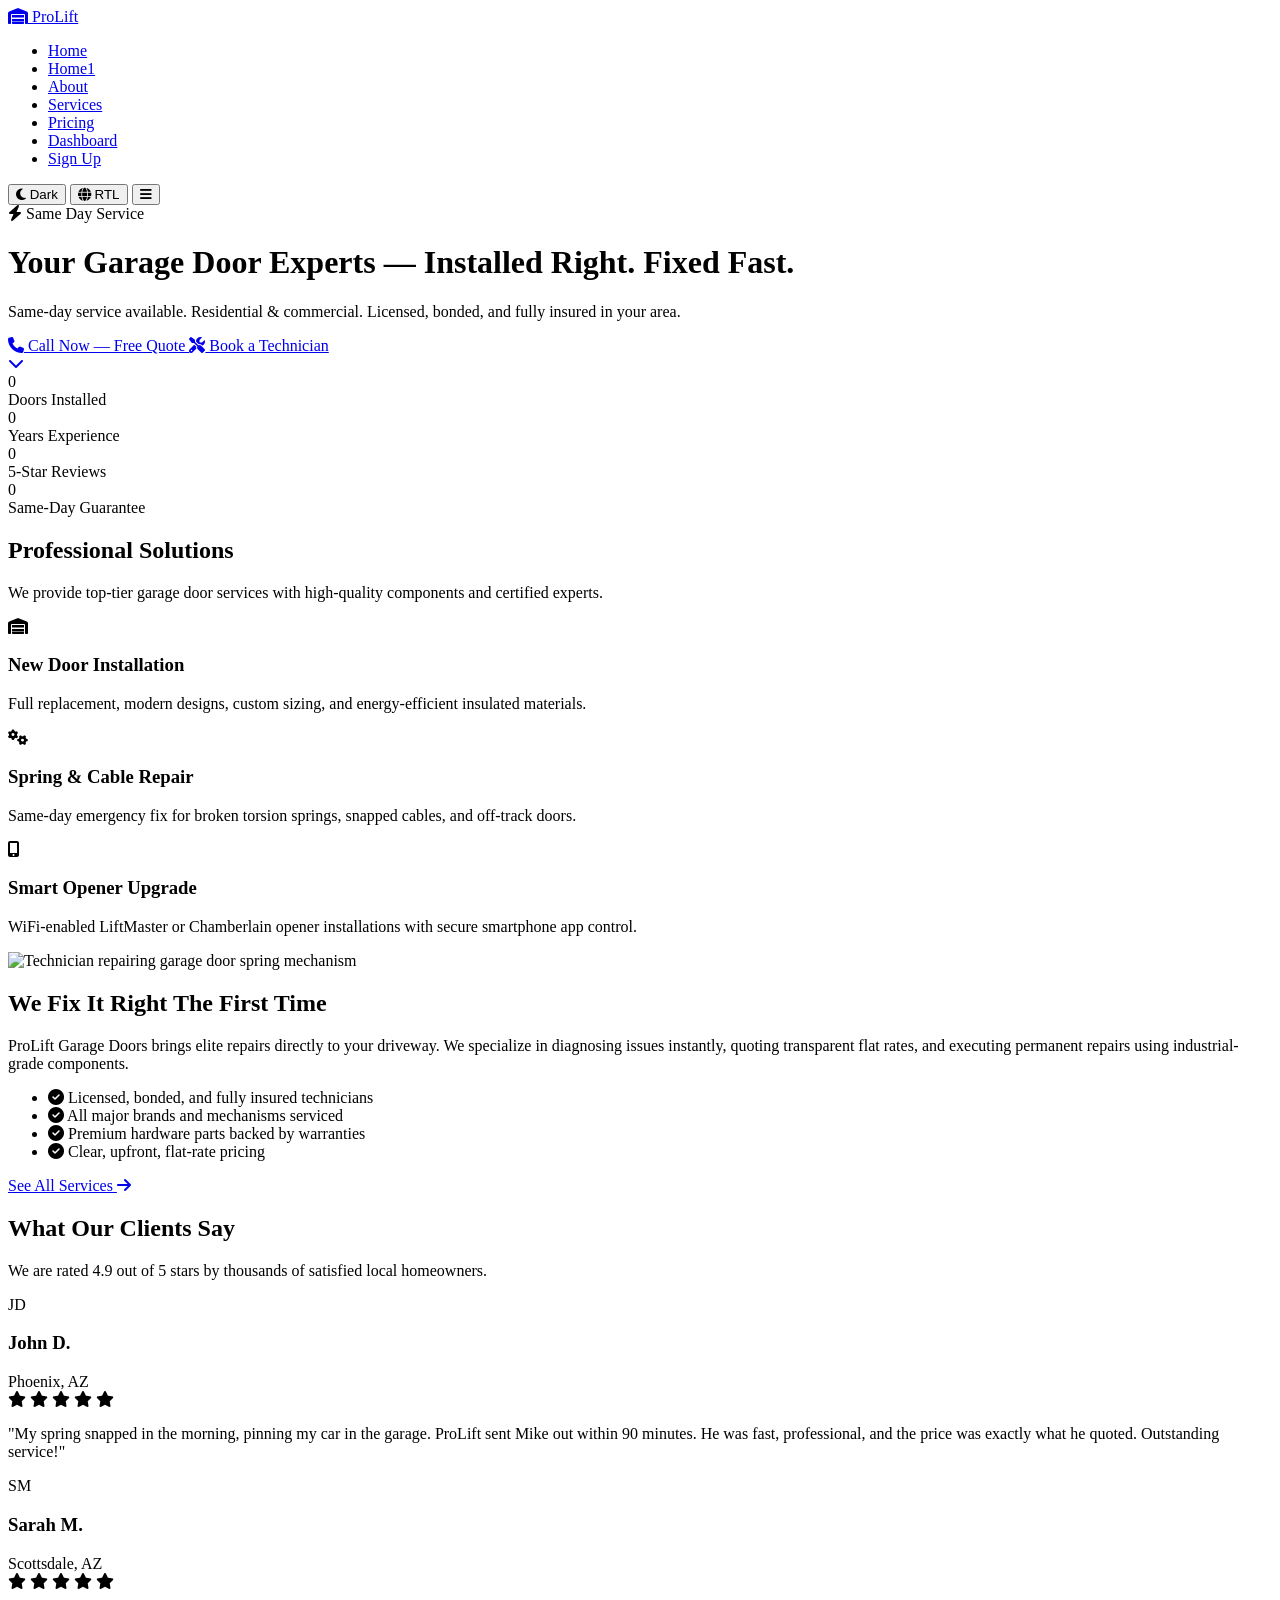
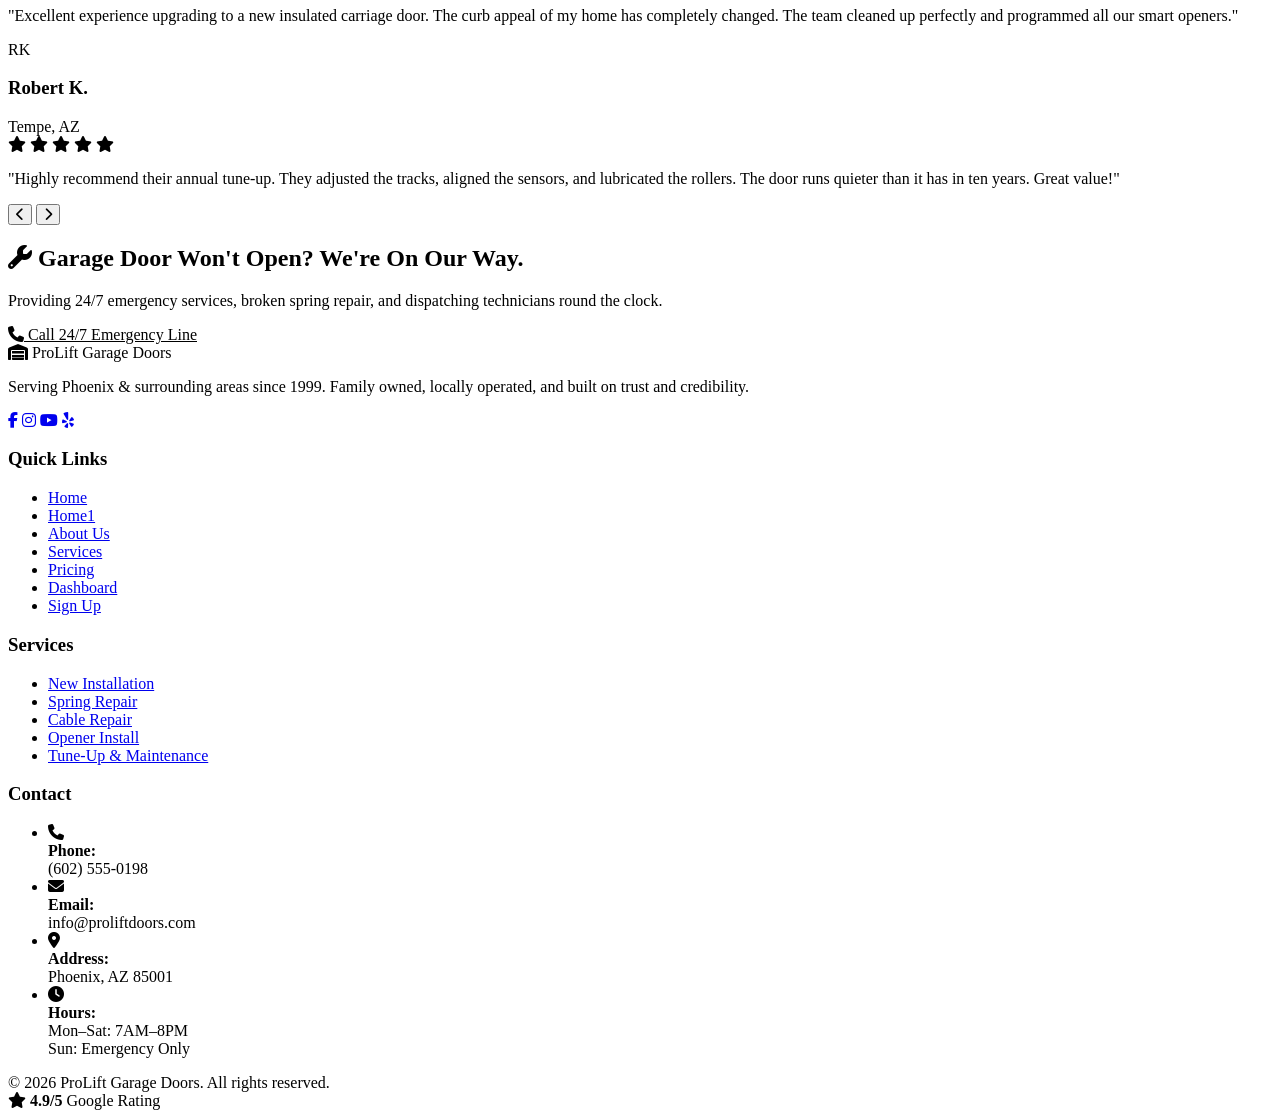
==== index.html @ 6d40c9c8 "commit" ====
<!DOCTYPE html>
<html lang="en">
<head>
  <meta charset="UTF-8">
  <meta name="viewport" content="width=device-width, initial-scale=1.0">
  <title>ProLift Garage Doors - Professional Local Garage Door Experts</title>
  <meta name="description" content="Your local garage door specialists. Fast repairs, professional installation, and 24/7 emergency dispatch in Phoenix. Free estimates and warranty on parts.">
  <!-- Google Fonts -->
  <link rel="preconnect" href="https://fonts.googleapis.com">
  <link rel="preconnect" href="https://fonts.gstatic.com" crossorigin>
  <!-- Font Awesome -->
  <link rel="stylesheet" href="https://cdnjs.cloudflare.com/ajax/libs/font-awesome/6.4.0/css/all.min.css">
  <!-- Custom CSS -->
  <link rel="stylesheet" href="css/style.css">
</head>
<body>

  <!-- NAVIGATION BAR -->
  <nav class="navbar" id="main-navbar">
    <div class="container navbar-container">
      <a href="index.html" class="navbar-brand" id="nav-logo">
        <i class="fa-solid fa-warehouse"></i> ProLift
      </a>
      <ul class="navbar-menu" id="navbar-menu">
        <li><a href="index.html" class="navbar-link" id="link-home">Home</a></li>
        <li><a href="home1.html" class="navbar-link" id="link-home1">Home1</a></li>
        <li><a href="about.html" class="navbar-link" id="link-about">About</a></li>
        <li><a href="services.html" class="navbar-link" id="link-services">Services</a></li>
        <li><a href="pricing.html" class="navbar-link" id="link-pricing">Pricing</a></li>
        <li><a href="dashboard.html" class="navbar-link" id="link-dashboard">Dashboard</a></li>
        <li><a href="signup.html" class="navbar-link" id="link-signup">Sign Up</a></li>
      </ul>
      <div class="navbar-controls">
        <button class="control-btn" id="theme-toggle" aria-label="Toggle dark theme">
          <i class="fa-solid fa-moon"></i> <span>Dark</span>
        </button>
        <button class="control-btn" id="rtl-toggle" aria-label="Toggle RTL direction">
          <i class="fa-solid fa-globe"></i> <span>RTL</span>
        </button>
        <button class="hamburger" id="hamburger-btn" aria-label="Menu">
          <i class="fa-solid fa-bars"></i>
        </button>
      </div>
    </div>
  </nav>

  <!-- SECTION 1: HERO -->
  <header class="hero-home">
    <div class="hero-home-bg"></div>
    <div class="container hero-home-content">
      <div class="badge-pulse fade-in show" id="hero-badge">
        <i class="fa-solid fa-bolt"></i> Same Day Service
      </div>
      <h1 class="fade-in show" id="hero-title">Your Garage Door Experts — Installed Right. Fixed Fast.</h1>
      <p class="fade-in show" id="hero-subtitle">Same-day service available. Residential & commercial. Licensed, bonded, and fully insured in your area.</p>
      <div class="hero-buttons fade-in show" id="hero-ctas">
        <a href="tel:6025550198" class="btn btn-primary" id="btn-call-quote">
          <i class="fa-solid fa-phone"></i> Call Now — Free Quote
        </a>
        <a href="signup.html" class="btn btn-secondary" id="btn-book-tech">
          <i class="fa-solid fa-screwdriver-wrench"></i> Book a Technician
        </a>
      </div>
      <div class="text-center">
        <a href="#stats" class="bounce-arrow" aria-label="Scroll down">
          <i class="fa-solid fa-chevron-down"></i>
        </a>
      </div>
    </div>
  </header>

  <!-- SECTION 2: TRUST STATS BAR -->
  <section class="stats-bar" id="stats">
    <div class="container stats-container">
      <div class="stat-item fade-in">
        <div class="stat-number" data-target="15000" data-suffix="+">0</div>
        <div class="stat-label">Doors Installed</div>
      </div>
      <div class="stat-item fade-in">
        <div class="stat-number" data-target="25" data-suffix="+">0</div>
        <div class="stat-label">Years Experience</div>
      </div>
      <div class="stat-item fade-in">
        <div class="stat-number" data-target="500" data-suffix="+">0</div>
        <div class="stat-label">5-Star Reviews</div>
      </div>
      <div class="stat-item fade-in">
        <div class="stat-number" data-target="100" data-suffix="%">0</div>
        <div class="stat-label">Same-Day Guarantee</div>
      </div>
    </div>
  </section>

  <!-- SECTION 3: SERVICES HIGHLIGHT GRID -->
  <section class="section" id="services-highlight">
    <div class="container">
      <div class="text-center">
        <h2 class="section-title fade-in">Professional Solutions</h2>
        <p class="section-subtitle fade-in">We provide top-tier garage door services with high-quality components and certified experts.</p>
      </div>
      
      <div class="grid-3">
        <!-- Service Card 1 -->
        <div class="card card-top-accent fade-in">
          <div class="card-icon"><i class="fa-solid fa-warehouse"></i></div>
          <h3 class="card-title">New Door Installation</h3>
          <p class="card-description">Full replacement, modern designs, custom sizing, and energy-efficient insulated materials.</p>
        </div>
        <!-- Service Card 2 -->
        <div class="card card-top-accent fade-in">
          <div class="card-icon"><i class="fa-solid fa-gears"></i></div>
          <h3 class="card-title">Spring & Cable Repair</h3>
          <p class="card-description">Same-day emergency fix for broken torsion springs, snapped cables, and off-track doors.</p>
        </div>
        <!-- Service Card 3 -->
        <div class="card card-top-accent fade-in">
          <div class="card-icon"><i class="fa-solid fa-mobile-screen-button"></i></div>
          <h3 class="card-title">Smart Opener Upgrade</h3>
          <p class="card-description">WiFi-enabled LiftMaster or Chamberlain opener installations with secure smartphone app control.</p>
        </div>
      </div>
    </div>
  </section>

  <!-- SECTION 4: IMAGE + TEXT SPLIT -->
  <section class="section section-alt" id="about-split">
    <div class="container grid-2">
      <div class="split-image-container fade-in">
        <img src="https://images.unsplash.com/photo-1504307651254-35680f356dfd" alt="Technician repairing garage door spring mechanism">
      </div>
      <div class="split-content fade-in">
        <h2 class="section-title" style="margin-left: 0; text-align: start;">We Fix It Right The First Time</h2>
        <p>ProLift Garage Doors brings elite repairs directly to your driveway. We specialize in diagnosing issues instantly, quoting transparent flat rates, and executing permanent repairs using industrial-grade components.</p>
        <ul class="checklist">
          <li class="checklist-item"><i class="fa-solid fa-circle-check"></i> Licensed, bonded, and fully insured technicians</li>
          <li class="checklist-item"><i class="fa-solid fa-circle-check"></i> All major brands and mechanisms serviced</li>
          <li class="checklist-item"><i class="fa-solid fa-circle-check"></i> Premium hardware parts backed by warranties</li>
          <li class="checklist-item"><i class="fa-solid fa-circle-check"></i> Clear, upfront, flat-rate pricing</li>
        </ul>
        <div>
          <a href="services.html" class="btn btn-outline-primary" style="margin-top: var(--space);">See All Services <i class="fa-solid fa-arrow-right"></i></a>
        </div>
      </div>
    </div>
  </section>

  <!-- SECTION 5: TESTIMONIALS SLIDER -->
  <section class="section" id="testimonials">
    <div class="container">
      <div class="text-center">
        <h2 class="section-title fade-in">What Our Clients Say</h2>
        <p class="section-subtitle fade-in">We are rated 4.9 out of 5 stars by thousands of satisfied local homeowners.</p>
      </div>

      <div class="slider-wrapper fade-in">
        <div class="slider-track" id="slider-track">
          <!-- Slide 1 -->
          <div class="slide">
            <div class="testimonial-card">
              <div class="testimonial-avatar">JD</div>
              <h3 class="testimonial-name">John D.</h3>
              <div class="testimonial-meta">Phoenix, AZ</div>
              <div class="testimonial-stars">
                <i class="fa-solid fa-star"></i>
                <i class="fa-solid fa-star"></i>
                <i class="fa-solid fa-star"></i>
                <i class="fa-solid fa-star"></i>
                <i class="fa-solid fa-star"></i>
              </div>
              <p class="testimonial-quote">"My spring snapped in the morning, pinning my car in the garage. ProLift sent Mike out within 90 minutes. He was fast, professional, and the price was exactly what he quoted. Outstanding service!"</p>
            </div>
          </div>
          <!-- Slide 2 -->
          <div class="slide">
            <div class="testimonial-card">
              <div class="testimonial-avatar">SM</div>
              <h3 class="testimonial-name">Sarah M.</h3>
              <div class="testimonial-meta">Scottsdale, AZ</div>
              <div class="testimonial-stars">
                <i class="fa-solid fa-star"></i>
                <i class="fa-solid fa-star"></i>
                <i class="fa-solid fa-star"></i>
                <i class="fa-solid fa-star"></i>
                <i class="fa-solid fa-star"></i>
              </div>
              <p class="testimonial-quote">"Excellent experience upgrading to a new insulated carriage door. The curb appeal of my home has completely changed. The team cleaned up perfectly and programmed all our smart openers."</p>
            </div>
          </div>
          <!-- Slide 3 -->
          <div class="slide">
            <div class="testimonial-card">
              <div class="testimonial-avatar">RK</div>
              <h3 class="testimonial-name">Robert K.</h3>
              <div class="testimonial-meta">Tempe, AZ</div>
              <div class="testimonial-stars">
                <i class="fa-solid fa-star"></i>
                <i class="fa-solid fa-star"></i>
                <i class="fa-solid fa-star"></i>
                <i class="fa-solid fa-star"></i>
                <i class="fa-solid fa-star"></i>
              </div>
              <p class="testimonial-quote">"Highly recommend their annual tune-up. They adjusted the tracks, aligned the sensors, and lubricated the rollers. The door runs quieter than it has in ten years. Great value!"</p>
            </div>
          </div>
        </div>

        <!-- Navigation Buttons -->
        <button class="slider-btn slider-btn-prev" id="slider-prev" aria-label="Previous slide">
          <i class="fa-solid fa-chevron-left"></i>
        </button>
        <button class="slider-btn slider-btn-next" id="slider-next" aria-label="Next slide">
          <i class="fa-solid fa-chevron-right"></i>
        </button>

        <!-- Dots -->
        <div class="slider-dots" id="slider-dots"></div>
      </div>
    </div>
  </section>

  <!-- SECTION 6: EMERGENCY CTA BANNER -->
  <section class="emergency-banner" id="emergency">
    <div class="container fade-in">
      <h2><span class="spinning-wrench"><i class="fa-solid fa-wrench"></i></span> Garage Door Won't Open? We're On Our Way.</h2>
      <p>Providing 24/7 emergency services, broken spring repair, and dispatching technicians round the clock.</p>
      <a href="tel:6025550198" class="btn btn-secondary btn-primary" style="background-color: var(--charcoal); color: var(--white); border-color: var(--charcoal-2);">
        <i class="fa-solid fa-phone"></i> Call 24/7 Emergency Line
      </a>
    </div>
  </section>

  <!-- FOOTER -->
  <footer class="footer">
    <div class="container">
      <div class="footer-top">
        <div class="footer-about">
          <div class="footer-logo">
            <i class="fa-solid fa-warehouse"></i> ProLift Garage Doors
          </div>
          <p>Serving Phoenix & surrounding areas since 1999. Family owned, locally operated, and built on trust and credibility.</p>
          <div class="social-links">
            <a href="#" class="social-icon" aria-label="Facebook"><i class="fa-brands fa-facebook-f"></i></a>
            <a href="#" class="social-icon" aria-label="Instagram"><i class="fa-brands fa-instagram"></i></a>
            <a href="#" class="social-icon" aria-label="YouTube"><i class="fa-brands fa-youtube"></i></a>
            <a href="#" class="social-icon" aria-label="Yelp"><i class="fa-brands fa-yelp"></i></a>
          </div>
        </div>
        
        <div>
          <h3 class="footer-title">Quick Links</h3>
          <ul class="footer-links">
            <li><a href="index.html" class="footer-link">Home</a></li>
            <li><a href="home1.html" class="footer-link">Home1</a></li>
            <li><a href="about.html" class="footer-link">About Us</a></li>
            <li><a href="services.html" class="footer-link">Services</a></li>
            <li><a href="pricing.html" class="footer-link">Pricing</a></li>
            <li><a href="dashboard.html" class="footer-link">Dashboard</a></li>
            <li><a href="signup.html" class="footer-link">Sign Up</a></li>
          </ul>
        </div>

        <div>
          <h3 class="footer-title">Services</h3>
          <ul class="footer-links">
            <li><a href="services.html" class="footer-link">New Installation</a></li>
            <li><a href="services.html" class="footer-link">Spring Repair</a></li>
            <li><a href="services.html" class="footer-link">Cable Repair</a></li>
            <li><a href="services.html" class="footer-link">Opener Install</a></li>
            <li><a href="services.html" class="footer-link">Tune-Up & Maintenance</a></li>
          </ul>
        </div>

        <div>
          <h3 class="footer-title">Contact</h3>
          <ul class="footer-contact-list">
            <li class="footer-contact-item">
              <i class="fa-solid fa-phone"></i>
              <div>
                <strong>Phone:</strong><br>
                (602) 555-0198
              </div>
            </li>
            <li class="footer-contact-item">
              <i class="fa-solid fa-envelope"></i>
              <div>
                <strong>Email:</strong><br>
                info@proliftdoors.com
              </div>
            </li>
            <li class="footer-contact-item">
              <i class="fa-solid fa-location-dot"></i>
              <div>
                <strong>Address:</strong><br>
                Phoenix, AZ 85001
              </div>
            </li>
            <li class="footer-contact-item">
              <i class="fa-solid fa-clock"></i>
              <div>
                <strong>Hours:</strong><br>
                Mon–Sat: 7AM–8PM<br>
                Sun: Emergency Only
              </div>
            </li>
          </ul>
        </div>
      </div>
      
      <div class="footer-bottom">
        <div>&copy; 2026 ProLift Garage Doors. All rights reserved.</div>
        <div class="footer-rating">
          <i class="fa-solid fa-star"></i>
          <span><strong>4.9/5</strong> Google Rating</span>
        </div>
      </div>
    </div>
  </footer>

  <!-- Custom JavaScript -->
  <script src="js/main.js"></script>
</body>
</html>
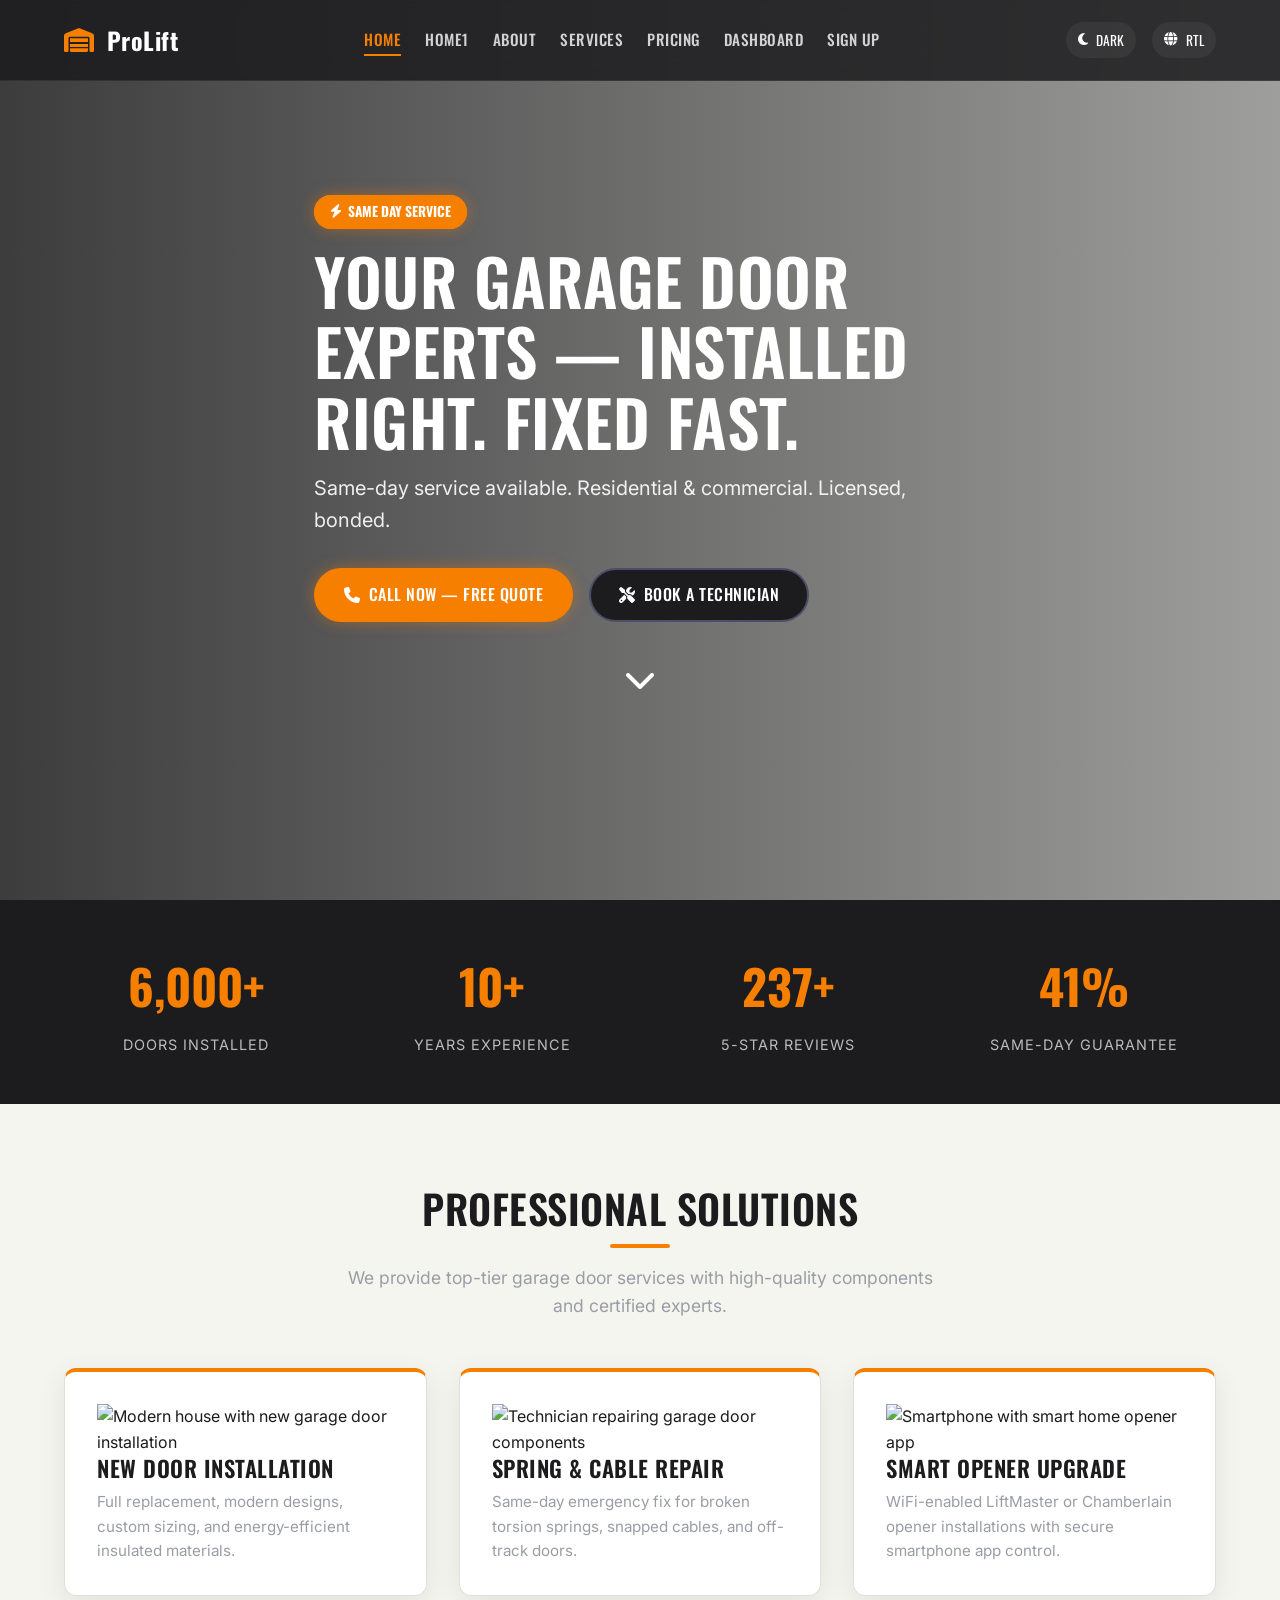
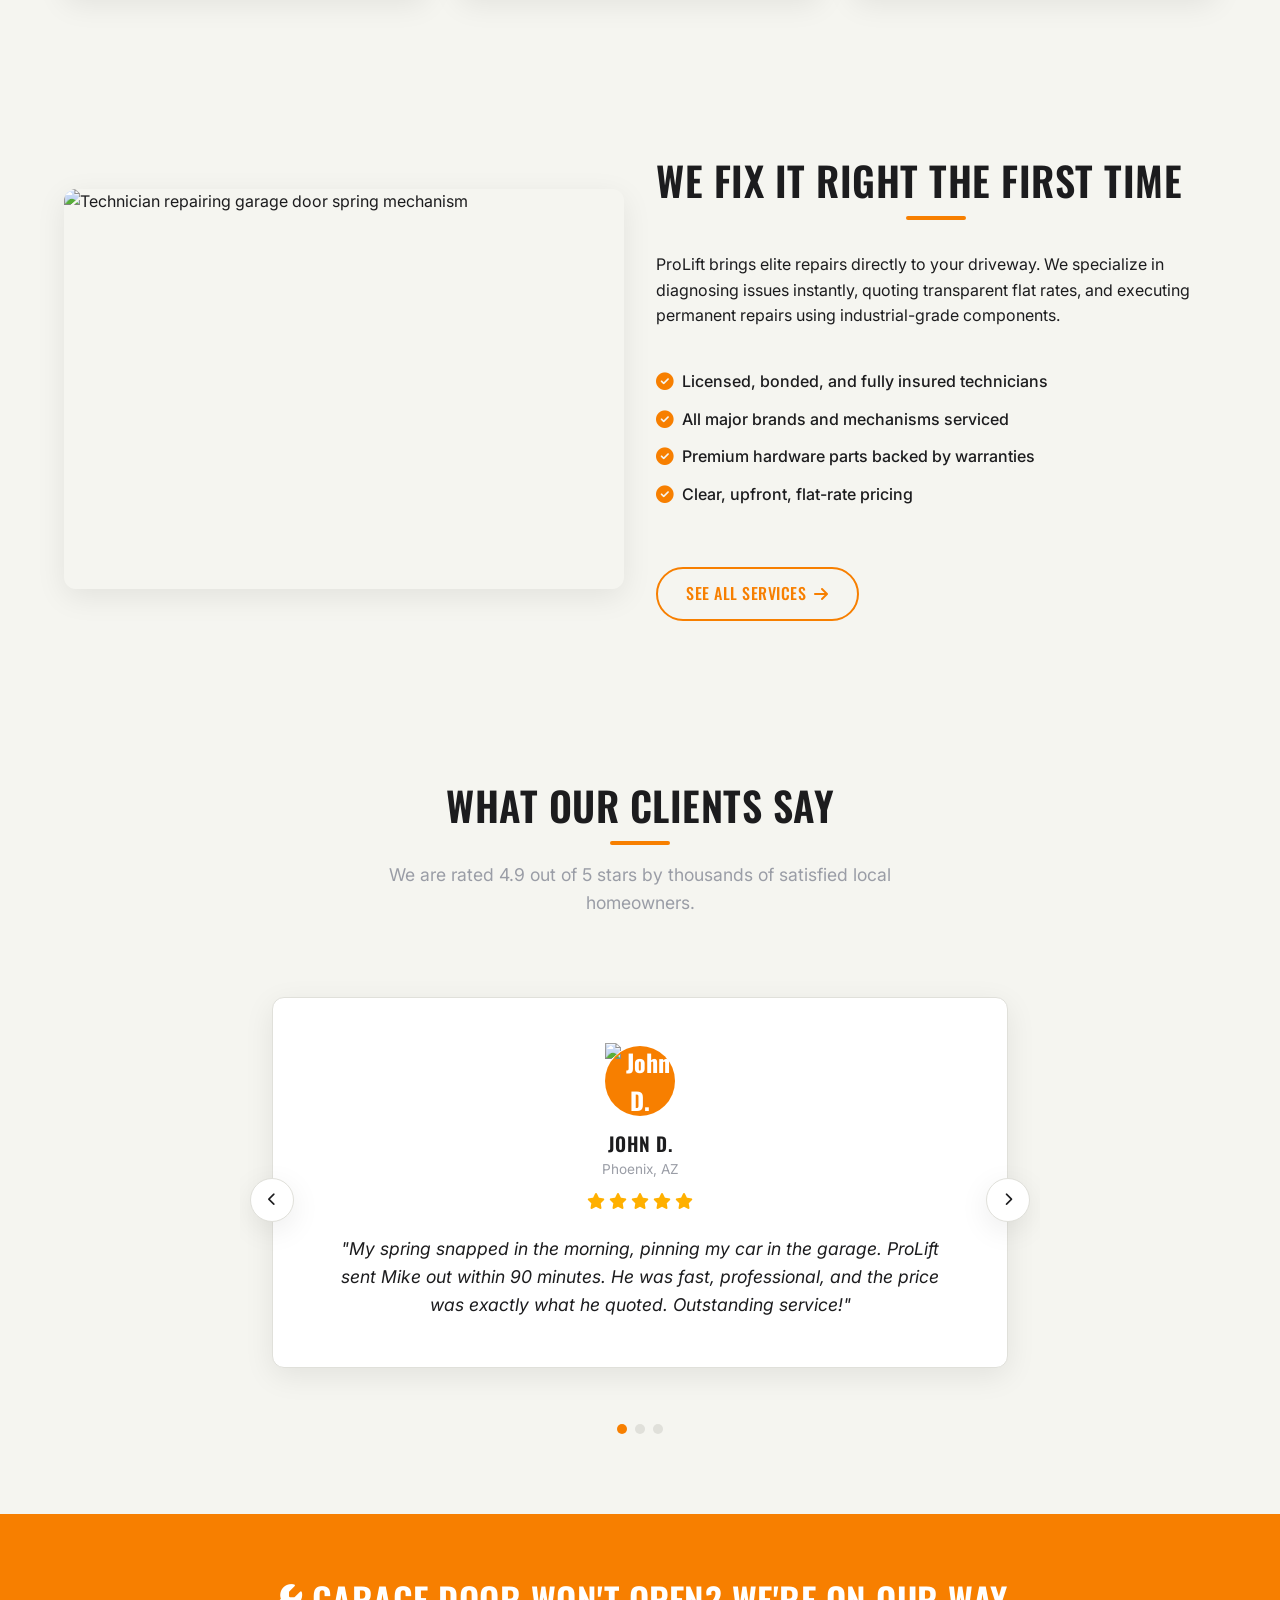
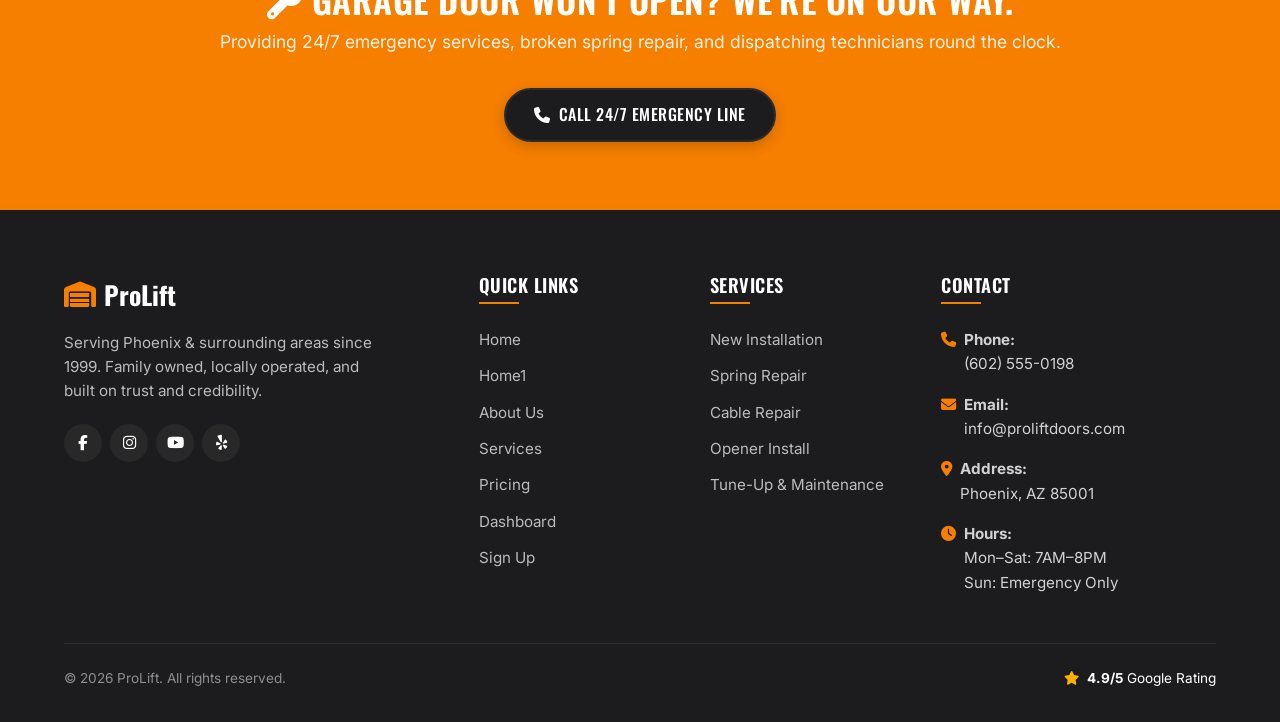
==== commit 73f09803: "commit" ====
--- a/index.html
+++ b/index.html
@@ -3,7 +3,7 @@
 <head>
   <meta charset="UTF-8">
   <meta name="viewport" content="width=device-width, initial-scale=1.0">
-  <title>ProLift Garage Doors - Professional Local Garage Door Experts</title>
+  <title>ProLift - Professional Local Garage Door Experts</title>
   <meta name="description" content="Your local garage door specialists. Fast repairs, professional installation, and 24/7 emergency dispatch in Phoenix. Free estimates and warranty on parts.">
   <!-- Google Fonts -->
   <link rel="preconnect" href="https://fonts.googleapis.com">
@@ -12,6 +12,8 @@
   <link rel="stylesheet" href="https://cdnjs.cloudflare.com/ajax/libs/font-awesome/6.4.0/css/all.min.css">
   <!-- Custom CSS -->
   <link rel="stylesheet" href="css/style.css">
+  <!-- Favicon -->
+  <link rel="icon" type="image/svg+xml" href="favicon.svg">
 </head>
 <body>
 
@@ -48,12 +50,12 @@
   <header class="hero-home">
     <div class="hero-home-bg"></div>
     <div class="container hero-home-content">
-      <div class="badge-pulse fade-in show" id="hero-badge">
+      <div class="badge-pulse fade-in" id="hero-badge">
         <i class="fa-solid fa-bolt"></i> Same Day Service
       </div>
-      <h1 class="fade-in show" id="hero-title">Your Garage Door Experts — Installed Right. Fixed Fast.</h1>
-      <p class="fade-in show" id="hero-subtitle">Same-day service available. Residential & commercial. Licensed, bonded, and fully insured in your area.</p>
-      <div class="hero-buttons fade-in show" id="hero-ctas">
+      <h1 class="fade-in-up" id="hero-title">Your Garage Door Experts — Installed Right. Fixed Fast.</h1>
+      <p class="fade-in-up" id="hero-subtitle">Same-day service available. Residential & commercial. Licensed, bonded.</p>
+      <div class="hero-buttons fade-in-up" id="hero-ctas">
         <a href="tel:6025550198" class="btn btn-primary" id="btn-call-quote">
           <i class="fa-solid fa-phone"></i> Call Now — Free Quote
         </a>
@@ -71,20 +73,20 @@
 
   <!-- SECTION 2: TRUST STATS BAR -->
   <section class="stats-bar" id="stats">
-    <div class="container stats-container">
-      <div class="stat-item fade-in">
+    <div class="container stats-container stagger-grid">
+      <div class="stat-item scale-in">
         <div class="stat-number" data-target="15000" data-suffix="+">0</div>
         <div class="stat-label">Doors Installed</div>
       </div>
-      <div class="stat-item fade-in">
+      <div class="stat-item scale-in">
         <div class="stat-number" data-target="25" data-suffix="+">0</div>
         <div class="stat-label">Years Experience</div>
       </div>
-      <div class="stat-item fade-in">
+      <div class="stat-item scale-in">
         <div class="stat-number" data-target="500" data-suffix="+">0</div>
         <div class="stat-label">5-Star Reviews</div>
       </div>
-      <div class="stat-item fade-in">
+      <div class="stat-item scale-in">
         <div class="stat-number" data-target="100" data-suffix="%">0</div>
         <div class="stat-label">Same-Day Guarantee</div>
       </div>
@@ -99,22 +101,28 @@
         <p class="section-subtitle fade-in">We provide top-tier garage door services with high-quality components and certified experts.</p>
       </div>
       
-      <div class="grid-3">
+      <div class="grid-3 stagger-grid">
         <!-- Service Card 1 -->
-        <div class="card card-top-accent fade-in">
-          <div class="card-icon"><i class="fa-solid fa-warehouse"></i></div>
+        <div class="card card-top-accent fade-in-up">
+          <div class="card-image-container">
+            <img src="https://images.unsplash.com/photo-1558036117-15d82a90b9b1?auto=format&fit=crop&w=600&h=400&q=80" alt="Modern house with new garage door installation">
+          </div>
           <h3 class="card-title">New Door Installation</h3>
           <p class="card-description">Full replacement, modern designs, custom sizing, and energy-efficient insulated materials.</p>
         </div>
         <!-- Service Card 2 -->
-        <div class="card card-top-accent fade-in">
-          <div class="card-icon"><i class="fa-solid fa-gears"></i></div>
+        <div class="card card-top-accent fade-in-up">
+          <div class="card-image-container">
+            <img src="https://images.unsplash.com/photo-1621905251189-08b45d6a269e?auto=format&fit=crop&w=600&h=400&q=80" alt="Technician repairing garage door components">
+          </div>
           <h3 class="card-title">Spring & Cable Repair</h3>
           <p class="card-description">Same-day emergency fix for broken torsion springs, snapped cables, and off-track doors.</p>
         </div>
         <!-- Service Card 3 -->
-        <div class="card card-top-accent fade-in">
-          <div class="card-icon"><i class="fa-solid fa-mobile-screen-button"></i></div>
+        <div class="card card-top-accent fade-in-up">
+          <div class="card-image-container">
+            <img src="https://images.unsplash.com/photo-1558002038-1055907df827?auto=format&fit=crop&w=600&h=400&q=80" alt="Smartphone with smart home opener app">
+          </div>
           <h3 class="card-title">Smart Opener Upgrade</h3>
           <p class="card-description">WiFi-enabled LiftMaster or Chamberlain opener installations with secure smartphone app control.</p>
         </div>
@@ -125,12 +133,12 @@
   <!-- SECTION 4: IMAGE + TEXT SPLIT -->
   <section class="section section-alt" id="about-split">
     <div class="container grid-2">
-      <div class="split-image-container fade-in">
+      <div class="split-image-container fade-in-left">
         <img src="https://images.unsplash.com/photo-1504307651254-35680f356dfd" alt="Technician repairing garage door spring mechanism">
       </div>
-      <div class="split-content fade-in">
+      <div class="split-content fade-in-right">
         <h2 class="section-title" style="margin-left: 0; text-align: start;">We Fix It Right The First Time</h2>
-        <p>ProLift Garage Doors brings elite repairs directly to your driveway. We specialize in diagnosing issues instantly, quoting transparent flat rates, and executing permanent repairs using industrial-grade components.</p>
+        <p>ProLift brings elite repairs directly to your driveway. We specialize in diagnosing issues instantly, quoting transparent flat rates, and executing permanent repairs using industrial-grade components.</p>
         <ul class="checklist">
           <li class="checklist-item"><i class="fa-solid fa-circle-check"></i> Licensed, bonded, and fully insured technicians</li>
           <li class="checklist-item"><i class="fa-solid fa-circle-check"></i> All major brands and mechanisms serviced</li>
@@ -152,12 +160,14 @@
         <p class="section-subtitle fade-in">We are rated 4.9 out of 5 stars by thousands of satisfied local homeowners.</p>
       </div>
 
-      <div class="slider-wrapper fade-in">
+      <div class="slider-wrapper scale-in">
         <div class="slider-track" id="slider-track">
           <!-- Slide 1 -->
           <div class="slide">
             <div class="testimonial-card">
-              <div class="testimonial-avatar">JD</div>
+              <div class="testimonial-avatar">
+                <img src="https://images.unsplash.com/photo-1507003211169-0a1dd7228f2d?auto=format&fit=crop&w=150&h=150&q=80" alt="John D.">
+              </div>
               <h3 class="testimonial-name">John D.</h3>
               <div class="testimonial-meta">Phoenix, AZ</div>
               <div class="testimonial-stars">
@@ -173,7 +183,9 @@
           <!-- Slide 2 -->
           <div class="slide">
             <div class="testimonial-card">
-              <div class="testimonial-avatar">SM</div>
+              <div class="testimonial-avatar">
+                <img src="https://images.unsplash.com/photo-1494790108377-be9c29b29330?auto=format&fit=crop&w=150&h=150&q=80" alt="Sarah M.">
+              </div>
               <h3 class="testimonial-name">Sarah M.</h3>
               <div class="testimonial-meta">Scottsdale, AZ</div>
               <div class="testimonial-stars">
@@ -189,7 +201,9 @@
           <!-- Slide 3 -->
           <div class="slide">
             <div class="testimonial-card">
-              <div class="testimonial-avatar">RK</div>
+              <div class="testimonial-avatar">
+                <img src="https://images.unsplash.com/photo-1500648767791-00dcc994a43e?auto=format&fit=crop&w=150&h=150&q=80" alt="Robert K.">
+              </div>
               <h3 class="testimonial-name">Robert K.</h3>
               <div class="testimonial-meta">Tempe, AZ</div>
               <div class="testimonial-stars">
@@ -220,7 +234,7 @@
 
   <!-- SECTION 6: EMERGENCY CTA BANNER -->
   <section class="emergency-banner" id="emergency">
-    <div class="container fade-in">
+    <div class="container scale-in">
       <h2><span class="spinning-wrench"><i class="fa-solid fa-wrench"></i></span> Garage Door Won't Open? We're On Our Way.</h2>
       <p>Providing 24/7 emergency services, broken spring repair, and dispatching technicians round the clock.</p>
       <a href="tel:6025550198" class="btn btn-secondary btn-primary" style="background-color: var(--charcoal); color: var(--white); border-color: var(--charcoal-2);">
@@ -235,7 +249,7 @@
       <div class="footer-top">
         <div class="footer-about">
           <div class="footer-logo">
-            <i class="fa-solid fa-warehouse"></i> ProLift Garage Doors
+            <i class="fa-solid fa-warehouse"></i> ProLift
           </div>
           <p>Serving Phoenix & surrounding areas since 1999. Family owned, locally operated, and built on trust and credibility.</p>
           <div class="social-links">
@@ -307,7 +321,7 @@
       </div>
       
       <div class="footer-bottom">
-        <div>&copy; 2026 ProLift Garage Doors. All rights reserved.</div>
+        <div>&copy; 2026 ProLift. All rights reserved.</div>
         <div class="footer-rating">
           <i class="fa-solid fa-star"></i>
           <span><strong>4.9/5</strong> Google Rating</span>
--- a/css/style.css
+++ b/css/style.css
@@ -0,0 +1,2258 @@
+@import url('https://fonts.googleapis.com/css2?family=Inter:wght@300;400;500;600;700&family=Oswald:wght@400;500;600;700&display=swap');
+
+/* --- DESIGN SYSTEM VARIABLES --- */
+:root {
+  --primary:        #F77F00;       /* Burnt Orange */
+  --primary-dark:   #D46B00;
+  --charcoal:       #1C1C1E;
+  --charcoal-2:     #2C2C2E;
+  --steel:          #4A4E69;
+  --light-bg:       #F5F5F0;
+  --white:          #FFFFFF;
+  --gray:           #9A9DA6;
+  --text:           #1C1C1E;
+  --bg:             #F5F5F0;
+  --card-bg:        #FFFFFF;
+  --border:         #E0E0DA;
+  --shadow:         0 8px 30px rgba(0,0,0,0.08);
+  --orange-glow:    0 0 15px rgba(247,127,0,0.4);
+  --transition-speed: 0.3s;
+
+  --font-display:   'Oswald', sans-serif;
+  --font-body:      'Inter', sans-serif;
+
+  --radius-card:    12px;
+  --radius-pill:    50px;
+  --radius-input:   6px;
+  --space:          8px;
+}
+
+body.dark {
+  --text:     #F5F5F0;
+  --bg:       #121214;
+  --card-bg:  #1C1C1E;
+  --border:   #2C2C2E;
+  --light-bg: #1C1C1E;
+  --shadow:   0 8px 30px rgba(0,0,0,0.4);
+}
+
+/* --- BASE STYLES & RESET --- */
+* {
+  box-sizing: border-box;
+  margin: 0;
+  padding: 0;
+  scroll-behavior: smooth;
+}
+
+body {
+  font-family: var(--font-body);
+  background-color: var(--bg);
+  color: var(--text);
+  line-height: 1.6;
+  transition: background-color var(--transition-speed), color var(--transition-speed);
+  overflow-x: hidden;
+}
+
+h1, h2, h3, h4, h5, h6 {
+  font-family: var(--font-display);
+  font-weight: 600;
+  text-transform: uppercase;
+  letter-spacing: 0.5px;
+  line-height: 1.2;
+}
+
+a {
+  color: inherit;
+  text-decoration: none;
+  transition: color var(--transition-speed);
+}
+
+img {
+  max-width: 100%;
+  display: block;
+}
+
+/* --- RTL LAYOUT HANDLERS --- */
+html[dir="rtl"] body {
+  direction: rtl;
+  text-align: right;
+}
+
+/* --- LAYOUT UTILITIES --- */
+.container {
+  width: 100%;
+  max-width: 1200px;
+  margin: 0 auto;
+  padding: 0 calc(var(--space) * 3);
+}
+
+.section {
+  padding: calc(var(--space) * 10) 0;
+}
+
+.section-alt {
+  background-color: var(--light-bg);
+}
+
+.text-center { text-align: center; }
+.text-primary { color: var(--primary); }
+
+.section-title {
+  font-size: 2.5rem;
+  margin-bottom: calc(var(--space) * 2);
+  position: relative;
+  display: inline-block;
+}
+
+.section-title::after {
+  content: '';
+  display: block;
+  width: 60px;
+  height: 4px;
+  background-color: var(--primary);
+  margin: calc(var(--space) * 1.5) auto 0;
+  border-radius: 2px;
+}
+
+html[dir="rtl"] .section-title::after {
+  margin: calc(var(--space) * 1.5) auto 0;
+}
+
+.section-subtitle {
+  font-size: 1.1rem;
+  color: var(--gray);
+  max-width: 600px;
+  margin: 0 auto calc(var(--space) * 6);
+}
+
+/* --- BUTTONS --- */
+.btn {
+  display: inline-flex;
+  align-items: center;
+  justify-content: center;
+  gap: var(--space);
+  font-family: var(--font-display);
+  font-size: 1rem;
+  font-weight: 500;
+  padding: 12px 28px;
+  border-radius: var(--radius-pill);
+  cursor: pointer;
+  transition: all var(--transition-speed);
+  border: 2px solid transparent;
+  text-transform: uppercase;
+  letter-spacing: 0.5px;
+}
+
+.btn-primary {
+  background-color: var(--primary);
+  color: var(--white);
+  box-shadow: var(--orange-glow);
+}
+
+.btn-primary:hover {
+  background-color: var(--primary-dark);
+  transform: translateY(-2px);
+}
+
+.btn-secondary {
+  background-color: var(--charcoal);
+  color: var(--white);
+  border-color: var(--steel);
+}
+
+.btn-secondary:hover {
+  background-color: var(--charcoal-2);
+  transform: translateY(-2px);
+}
+
+.btn-outline {
+  background-color: transparent;
+  color: var(--text);
+  border-color: var(--border);
+}
+
+.btn-outline:hover {
+  border-color: var(--primary);
+  color: var(--primary);
+  transform: translateY(-2px);
+}
+
+.btn-outline-primary {
+  background-color: transparent;
+  color: var(--primary);
+  border-color: var(--primary);
+}
+
+.btn-outline-primary:hover {
+  background-color: var(--primary);
+  color: var(--white);
+  transform: translateY(-2px);
+}
+
+.btn-full {
+  width: 100%;
+}
+
+/* --- NAVIGATION BAR --- */
+.navbar {
+  position: fixed;
+  top: 0;
+  left: 0;
+  width: 100%;
+  z-index: 1000;
+  background-color: rgba(28, 28, 30, 0.85); /* Frost base */
+  backdrop-filter: blur(12px);
+  -webkit-backdrop-filter: blur(12px);
+  border-bottom: 1px solid rgba(255, 255, 255, 0.08);
+  color: var(--white);
+  transition: all var(--transition-speed);
+}
+
+body.dark .navbar {
+  background-color: rgba(18, 18, 20, 0.85);
+  border-bottom: 1px solid rgba(255, 255, 255, 0.05);
+}
+
+.navbar-container {
+  display: flex;
+  align-items: center;
+  justify-content: space-between;
+  height: 80px;
+}
+
+.navbar-brand {
+  display: flex;
+  align-items: center;
+  gap: calc(var(--space) * 1.5);
+  font-family: var(--font-display);
+  font-size: 1.5rem;
+  font-weight: 700;
+  letter-spacing: 0.5px;
+  color: var(--white);
+}
+
+.navbar-brand i {
+  color: var(--primary);
+}
+
+.navbar-menu {
+  display: flex;
+  align-items: center;
+  list-style: none;
+  gap: calc(var(--space) * 3);
+}
+
+.navbar-link {
+  font-family: var(--font-display);
+  font-size: 0.95rem;
+  font-weight: 500;
+  text-transform: uppercase;
+  letter-spacing: 0.5px;
+  color: rgba(255, 255, 255, 0.8);
+  padding: 6px 0;
+  position: relative;
+}
+
+.navbar-link:hover,
+.navbar-link.active {
+  color: var(--primary);
+}
+
+.navbar-link::after {
+  content: '';
+  position: absolute;
+  bottom: 0;
+  left: 0;
+  width: 0;
+  height: 2px;
+  background-color: var(--primary);
+  transition: width var(--transition-speed);
+}
+
+html[dir="rtl"] .navbar-link::after {
+  left: auto;
+  right: 0;
+}
+
+.navbar-link:hover::after,
+.navbar-link.active::after {
+  width: 100%;
+}
+
+.navbar-controls {
+  display: flex;
+  align-items: center;
+  gap: calc(var(--space) * 2);
+}
+
+.control-btn {
+  background: none;
+  border: none;
+  color: var(--white);
+  cursor: pointer;
+  font-size: 1.1rem;
+  display: flex;
+  align-items: center;
+  gap: var(--space);
+  padding: 8px 12px;
+  border-radius: var(--radius-pill);
+  background-color: rgba(255, 255, 255, 0.05);
+  transition: background-color var(--transition-speed), color var(--transition-speed);
+  font-family: var(--font-display);
+  font-size: 0.85rem;
+  text-transform: uppercase;
+}
+
+.control-btn:hover {
+  background-color: rgba(255, 255, 255, 0.15);
+  color: var(--primary);
+}
+
+.hamburger {
+  display: none;
+  background: none;
+  border: none;
+  color: var(--white);
+  font-size: 1.5rem;
+  cursor: pointer;
+}
+
+/* --- MOBILE DRAWER NAV --- */
+@media (max-width: 1024px) {
+  .hamburger {
+    display: block;
+  }
+
+  .navbar-menu {
+    position: fixed;
+    top: 80px;
+    left: 0;
+    width: 100%;
+    background-color: var(--charcoal);
+    flex-direction: column;
+    gap: 0;
+    max-height: 0;
+    overflow: hidden;
+    transition: max-height 0.4s ease-in-out;
+    border-bottom: 0px solid var(--border);
+  }
+
+  body.dark .navbar-menu {
+    background-color: #121214;
+  }
+
+  .navbar-menu.open {
+    max-height: 500px;
+    border-bottom: 2px solid var(--primary);
+  }
+
+  .navbar-menu li {
+    width: 100%;
+    text-align: center;
+  }
+
+  .navbar-link {
+    display: block;
+    padding: 16px 0;
+    border-bottom: 1px solid rgba(255, 255, 255, 0.05);
+  }
+
+  .navbar-link::after {
+    display: none;
+  }
+
+  .navbar-controls {
+    margin-right: var(--space);
+  }
+
+  html[dir="rtl"] .navbar-controls {
+    margin-right: 0;
+    margin-left: var(--space);
+  }
+}
+
+/* --- CARDS & GRID LAYOUTS --- */
+.grid-2 {
+  display: grid;
+  grid-template-columns: repeat(2, 1fr);
+  gap: calc(var(--space) * 4);
+  align-items: center;
+}
+
+.grid-3 {
+  display: grid;
+  grid-template-columns: repeat(3, 1fr);
+  gap: calc(var(--space) * 4);
+}
+
+.grid-4 {
+  display: grid;
+  grid-template-columns: repeat(4, 1fr);
+  gap: calc(var(--space) * 3);
+}
+
+@media (max-width: 992px) {
+  .grid-3 { grid-template-columns: repeat(2, 1fr); }
+  .grid-4 { grid-template-columns: repeat(2, 1fr); }
+  .grid-2 { grid-template-columns: 1fr; }
+}
+
+@media (max-width: 768px) {
+  .grid-3 { grid-template-columns: 1fr; }
+  .grid-4 { grid-template-columns: 1fr; }
+}
+
+.card {
+  background-color: var(--card-bg);
+  border: 1px solid var(--border);
+  border-radius: var(--radius-card);
+  padding: calc(var(--space) * 4);
+  box-shadow: var(--shadow);
+  transition: transform 0.3s ease, box-shadow 0.3s ease, border-color 0.3s ease;
+  position: relative;
+  overflow: hidden;
+}
+
+.card:hover {
+  transform: translateY(-8px);
+  box-shadow: 0 12px 40px rgba(0,0,0,0.15);
+  border-color: var(--primary);
+}
+
+.card-top-accent {
+  border-top: 4px solid var(--primary);
+}
+
+.card-icon {
+  font-size: 2.5rem;
+  color: var(--primary);
+  margin-bottom: calc(var(--space) * 2.5);
+}
+
+.card-title {
+  font-size: 1.4rem;
+  margin-bottom: var(--space);
+}
+
+.card-description {
+  color: var(--gray);
+  font-size: 0.95rem;
+}
+
+/* --- STATS BAR --- */
+.stats-bar {
+  background-color: var(--charcoal);
+  color: var(--white);
+  padding: calc(var(--space) * 6) 0;
+}
+
+.stats-container {
+  display: flex;
+  justify-content: space-around;
+  flex-wrap: wrap;
+  gap: calc(var(--space) * 4);
+}
+
+.stat-item {
+  text-align: center;
+  flex: 1;
+  min-width: 200px;
+}
+
+.stat-number {
+  font-family: var(--font-display);
+  font-size: 3rem;
+  font-weight: 700;
+  color: var(--primary);
+  margin-bottom: var(--space);
+}
+
+.stat-label {
+  font-size: 0.9rem;
+  text-transform: uppercase;
+  letter-spacing: 1px;
+  color: rgba(255,255,255,0.7);
+}
+
+/* --- SPLIT LAYOUT (TEXT & IMAGE) --- */
+.split-content {
+  display: flex;
+  flex-direction: column;
+  gap: calc(var(--space) * 2);
+}
+
+.split-image-container {
+  border-radius: var(--radius-card);
+  overflow: hidden;
+  box-shadow: var(--shadow);
+}
+
+.split-image-container img {
+  width: 100%;
+  height: 400px;
+  object-fit: cover;
+  transition: transform 0.5s ease;
+}
+
+.split-image-container:hover img {
+  transform: scale(1.03);
+}
+
+.checklist {
+  list-style: none;
+  margin: calc(var(--space) * 3) 0;
+}
+
+.checklist-item {
+  display: flex;
+  align-items: center;
+  gap: var(--space);
+  margin-bottom: calc(var(--space) * 1.5);
+  font-weight: 500;
+}
+
+.checklist-item i {
+  color: var(--primary);
+  font-size: 1.1rem;
+}
+
+/* --- TESTIMONIAL SLIDER --- */
+.slider-wrapper {
+  position: relative;
+  max-width: 800px;
+  margin: 0 auto;
+  overflow: hidden;
+}
+
+.slider-track {
+  display: flex;
+  transition: transform 0.5s cubic-bezier(0.25, 1, 0.5, 1);
+}
+
+.slide {
+  min-width: 100%;
+  padding: calc(var(--space) * 4);
+}
+
+.testimonial-card {
+  text-align: center;
+  background-color: var(--card-bg);
+  border: 1px solid var(--border);
+  border-radius: var(--radius-card);
+  padding: calc(var(--space) * 6) calc(var(--space) * 8);
+  box-shadow: var(--shadow);
+}
+
+.testimonial-avatar {
+  width: 70px;
+  height: 70px;
+  border-radius: 50%;
+  background-color: var(--primary);
+  color: var(--white);
+  display: flex;
+  align-items: center;
+  justify-content: center;
+  font-family: var(--font-display);
+  font-size: 1.5rem;
+  font-weight: 700;
+  margin: 0 auto calc(var(--space) * 2);
+}
+
+.testimonial-name {
+  font-family: var(--font-display);
+  font-size: 1.2rem;
+  margin-bottom: calc(var(--space) * 0.5);
+}
+
+.testimonial-meta {
+  color: var(--gray);
+  font-size: 0.85rem;
+  margin-bottom: var(--space);
+}
+
+.testimonial-stars {
+  color: #FFB000;
+  margin-bottom: calc(var(--space) * 2.5);
+}
+
+.testimonial-quote {
+  font-size: 1.1rem;
+  font-style: italic;
+  line-height: 1.6;
+}
+
+.slider-btn {
+  position: absolute;
+  top: 50%;
+  transform: translateY(-50%);
+  background-color: var(--card-bg);
+  border: 1px solid var(--border);
+  color: var(--text);
+  width: 44px;
+  height: 44px;
+  border-radius: 50%;
+  display: flex;
+  align-items: center;
+  justify-content: center;
+  cursor: pointer;
+  box-shadow: var(--shadow);
+  z-index: 10;
+  transition: all var(--transition-speed);
+}
+
+.slider-btn:hover {
+  background-color: var(--primary);
+  color: var(--white);
+  border-color: var(--primary);
+}
+
+.slider-btn-prev { left: 10px; }
+.slider-btn-next { right: 10px; }
+
+html[dir="rtl"] .slider-btn-prev { left: auto; right: 10px; }
+html[dir="rtl"] .slider-btn-next { right: auto; left: 10px; }
+
+.slider-dots {
+  display: flex;
+  justify-content: center;
+  gap: var(--space);
+  margin-top: calc(var(--space) * 3);
+}
+
+.slider-dot {
+  width: 10px;
+  height: 10px;
+  border-radius: 50%;
+  background-color: var(--border);
+  cursor: pointer;
+  transition: background-color var(--transition-speed);
+}
+
+.slider-dot.active {
+  background-color: var(--primary);
+}
+
+/* --- EMERGENCY CTA BANNER --- */
+.emergency-banner {
+  background-color: var(--primary);
+  color: var(--white);
+  padding: calc(var(--space) * 8) 0;
+  text-align: center;
+  position: relative;
+  overflow: hidden;
+}
+
+.emergency-banner h2 {
+  font-size: 2.2rem;
+  margin-bottom: var(--space);
+}
+
+.emergency-banner p {
+  font-size: 1.1rem;
+  margin-bottom: calc(var(--space) * 4);
+  opacity: 0.9;
+}
+
+.emergency-banner .btn {
+  box-shadow: 0 4px 15px rgba(0,0,0,0.2);
+}
+
+.spinning-wrench {
+  display: inline-block;
+  animation: spin 6s linear infinite;
+}
+
+/* --- ALTERNATE HERO (HOME1.HTML) --- */
+.hero-dark {
+  background-color: var(--charcoal);
+  color: var(--white);
+  position: relative;
+  overflow: hidden;
+  height: 100vh;
+  display: flex;
+  align-items: center;
+}
+
+.hero-dark-bg {
+  position: absolute;
+  top: 0;
+  left: 0;
+  width: 100%;
+  height: 100%;
+  background: linear-gradient(rgba(28,28,30,0.85), rgba(28,28,30,0.85)), url('https://images.unsplash.com/photo-1558618666-fcd25c85cd64');
+  background-size: cover;
+  background-position: center;
+  z-index: 1;
+}
+
+.hero-dark-content {
+  position: relative;
+  z-index: 2;
+  max-width: 800px;
+}
+
+.hero-dark h1 {
+  font-size: 3.5rem;
+  margin-bottom: calc(var(--space) * 2);
+}
+
+.typewriter-text {
+  border-inline-end: 3px solid var(--primary);
+  white-space: nowrap;
+  animation: blink 0.75s step-end infinite;
+}
+
+/* --- SCROLLING TICKER --- */
+.ticker-wrap {
+  width: 100%;
+  overflow: hidden;
+  background-color: var(--primary);
+  color: var(--white);
+  padding: calc(var(--space) * 2) 0;
+  font-family: var(--font-display);
+  font-size: 1.1rem;
+  text-transform: uppercase;
+  letter-spacing: 1px;
+}
+
+.ticker-track {
+  display: flex;
+  white-space: nowrap;
+  animation: ticker 25s linear infinite;
+}
+
+.ticker-item {
+  display: inline-flex;
+  align-items: center;
+  padding: 0 calc(var(--space) * 4);
+}
+
+.ticker-item span {
+  color: var(--charcoal);
+  margin-inline-end: calc(var(--space) * 2);
+}
+
+/* --- GALLERY ROW --- */
+.gallery-grid {
+  display: grid;
+  grid-template-columns: repeat(4, 1fr);
+  gap: var(--space);
+}
+
+@media (max-width: 992px) {
+  .gallery-grid { grid-template-columns: repeat(2, 1fr); }
+}
+
+@media (max-width: 576px) {
+  .gallery-grid { grid-template-columns: 1fr; }
+}
+
+.gallery-item {
+  position: relative;
+  overflow: hidden;
+  height: 250px;
+  border-radius: var(--radius-card);
+  cursor: pointer;
+}
+
+.gallery-item img {
+  width: 100%;
+  height: 100%;
+  object-fit: cover;
+  transition: transform 0.5s ease;
+}
+
+.gallery-overlay {
+  position: absolute;
+  top: 0;
+  left: 0;
+  width: 100%;
+  height: 100%;
+  background-color: rgba(247, 127, 0, 0.85); /* Orange overlay */
+  display: flex;
+  align-items: center;
+  justify-content: center;
+  opacity: 0;
+  transition: opacity 0.3s ease;
+  color: var(--white);
+  font-family: var(--font-display);
+  font-size: 1.4rem;
+  font-weight: bold;
+  text-transform: uppercase;
+}
+
+.gallery-item:hover img {
+  transform: scale(1.1);
+}
+
+.gallery-item:hover .gallery-overlay {
+  opacity: 1;
+}
+
+/* --- LIVE JOB TRACKER --- */
+.tracker-card {
+  background-color: var(--card-bg);
+  border: 1px solid var(--border);
+  border-radius: var(--radius-card);
+  padding: calc(var(--space) * 4);
+  box-shadow: var(--shadow);
+}
+
+.tracker-header {
+  display: flex;
+  justify-content: space-between;
+  align-items: center;
+  border-bottom: 1px solid var(--border);
+  padding-bottom: calc(var(--space) * 2);
+  margin-bottom: calc(var(--space) * 3);
+}
+
+.tracker-title {
+  font-family: var(--font-display);
+  font-size: 1.3rem;
+  display: flex;
+  align-items: center;
+  gap: var(--space);
+}
+
+.pulse-red {
+  display: inline-block;
+  width: 10px;
+  height: 10px;
+  background-color: #E63946;
+  border-radius: 50%;
+  animation: pulse-red-anim 1.5s infinite;
+}
+
+.tracker-list {
+  display: flex;
+  flex-direction: column;
+  gap: calc(var(--space) * 2);
+}
+
+.tracker-item {
+  display: flex;
+  justify-content: space-between;
+  align-items: center;
+  padding: calc(var(--space) * 2);
+  background-color: var(--light-bg);
+  border-radius: var(--radius-input);
+  border: 1px solid var(--border);
+  transition: transform var(--transition-speed);
+}
+
+.tracker-item:hover {
+  transform: scale(1.01);
+}
+
+.tech-info {
+  display: flex;
+  align-items: center;
+  gap: calc(var(--space) * 1.5);
+}
+
+.tech-avatar {
+  width: 40px;
+  height: 40px;
+  border-radius: 50%;
+  background-color: var(--steel);
+  color: var(--white);
+  display: flex;
+  align-items: center;
+  justify-content: center;
+  font-weight: bold;
+}
+
+.tech-details h4 {
+  font-size: 0.95rem;
+  font-family: var(--font-body);
+  text-transform: none;
+}
+
+.tech-details p {
+  font-size: 0.8rem;
+  color: var(--gray);
+}
+
+.status-badge {
+  font-family: var(--font-display);
+  font-size: 0.8rem;
+  padding: 6px 12px;
+  border-radius: var(--radius-pill);
+  text-transform: uppercase;
+  font-weight: bold;
+}
+
+.status-available { background-color: rgba(46, 204, 113, 0.15); color: #2ecc71; border: 1px solid #2ecc71; }
+.status-enroute { background-color: rgba(241, 196, 15, 0.15); color: #f1c40f; border: 1px solid #f1c40f; }
+.status-onjob { background-color: rgba(247, 127, 0, 0.15); color: var(--primary); border: 1px solid var(--primary); }
+
+/* --- TIMELINE STORY (ABOUT) --- */
+.timeline {
+  position: relative;
+  padding: calc(var(--space) * 4) 0;
+}
+
+.timeline::after {
+  content: '';
+  position: absolute;
+  top: 0;
+  bottom: 0;
+  left: 20px;
+  width: 2px;
+  background-color: var(--border);
+}
+
+html[dir="rtl"] .timeline::after {
+  left: auto;
+  right: 20px;
+}
+
+.timeline-item {
+  position: relative;
+  margin-bottom: calc(var(--space) * 4);
+  padding-inline-start: calc(var(--space) * 6);
+}
+
+.timeline-dot {
+  position: absolute;
+  top: 5px;
+  left: 11px;
+  width: 20px;
+  height: 20px;
+  border-radius: 50%;
+  background-color: var(--primary);
+  border: 4px solid var(--card-bg);
+  z-index: 2;
+  box-shadow: 0 0 0 3px rgba(247, 127, 0, 0.2);
+}
+
+html[dir="rtl"] .timeline-dot {
+  left: auto;
+  right: 11px;
+}
+
+.timeline-date {
+  font-family: var(--font-display);
+  font-size: 1.2rem;
+  font-weight: 700;
+  color: var(--primary);
+  margin-bottom: calc(var(--space) * 0.5);
+}
+
+.timeline-content h4 {
+  font-size: 1.1rem;
+  margin-bottom: 4px;
+}
+
+.timeline-content p {
+  color: var(--gray);
+  font-size: 0.9rem;
+}
+
+/* --- TEAM GRID --- */
+.team-avatar-circle {
+  width: 80px;
+  height: 80px;
+  border-radius: 50%;
+  background-color: rgba(247,127,0,0.1);
+  color: var(--primary);
+  display: flex;
+  align-items: center;
+  justify-content: center;
+  font-family: var(--font-display);
+  font-size: 2rem;
+  font-weight: 700;
+  margin-bottom: calc(var(--space) * 2);
+}
+
+.team-socials {
+  display: flex;
+  gap: var(--space);
+  margin-top: calc(var(--space) * 2);
+}
+
+.team-social-icon {
+  width: 32px;
+  height: 32px;
+  border-radius: 50%;
+  background-color: var(--light-bg);
+  display: flex;
+  align-items: center;
+  justify-content: center;
+  font-size: 0.9rem;
+  color: var(--text);
+  transition: all var(--transition-speed);
+}
+
+.team-social-icon:hover {
+  background-color: var(--primary);
+  color: var(--white);
+}
+
+/* --- CERTIFICATIONS --- */
+.cert-grid {
+  display: grid;
+  grid-template-columns: repeat(3, 1fr);
+  gap: calc(var(--space) * 3);
+}
+
+@media (max-width: 768px) {
+  .cert-grid { grid-template-columns: 1fr; }
+}
+
+.cert-card {
+  display: flex;
+  align-items: center;
+  gap: calc(var(--space) * 2);
+  background-color: var(--card-bg);
+  border: 1px solid var(--border);
+  padding: calc(var(--space) * 2.5);
+  border-radius: var(--radius-card);
+}
+
+.cert-icon {
+  font-size: 2rem;
+  color: var(--primary);
+}
+
+.cert-info h4 {
+  font-size: 1rem;
+  font-family: var(--font-body);
+  text-transform: none;
+}
+
+.cert-badge {
+  font-size: 0.75rem;
+  background-color: var(--light-bg);
+  padding: 2px 8px;
+  border-radius: 4px;
+  border: 1px solid var(--border);
+  display: inline-block;
+  margin-top: 4px;
+}
+
+/* --- IMAGE QUOTE --- */
+.quote-banner {
+  background: linear-gradient(rgba(28,28,30,0.85), rgba(28,28,30,0.85)), url('https://images.unsplash.com/photo-1621905251918-48416bd8575a');
+  background-size: cover;
+  background-position: center;
+  color: var(--white);
+  padding: calc(var(--space) * 12) 0;
+  text-align: center;
+}
+
+.quote-banner blockquote {
+  font-family: var(--font-display);
+  font-size: 2.2rem;
+  text-transform: uppercase;
+  max-width: 800px;
+  margin: 0 auto calc(var(--space) * 3);
+  line-height: 1.3;
+}
+
+.quote-banner cite {
+  font-family: var(--font-body);
+  font-style: normal;
+  font-size: 1.1rem;
+  color: var(--primary);
+  font-weight: 600;
+}
+
+/* --- PROCESS STEPPER --- */
+.process-stepper {
+  display: flex;
+  justify-content: space-between;
+  position: relative;
+  margin-top: calc(var(--space) * 6);
+}
+
+.process-stepper::after {
+  content: '';
+  position: absolute;
+  top: 25px;
+  left: 0;
+  right: 0;
+  height: 2px;
+  background-color: var(--border);
+  z-index: 1;
+}
+
+.process-step {
+  text-align: center;
+  position: relative;
+  z-index: 2;
+  flex: 1;
+}
+
+.step-num {
+  width: 50px;
+  height: 50px;
+  border-radius: 50%;
+  background-color: var(--card-bg);
+  border: 2px solid var(--primary);
+  color: var(--primary);
+  display: flex;
+  align-items: center;
+  justify-content: center;
+  font-family: var(--font-display);
+  font-size: 1.3rem;
+  font-weight: 700;
+  margin: 0 auto calc(var(--space) * 2);
+  box-shadow: var(--shadow);
+  transition: all var(--transition-speed);
+}
+
+.process-step:hover .step-num {
+  background-color: var(--primary);
+  color: var(--white);
+}
+
+.step-title {
+  font-family: var(--font-display);
+  font-size: 1.1rem;
+  margin-bottom: 4px;
+}
+
+.step-desc {
+  font-size: 0.85rem;
+  color: var(--gray);
+  max-width: 180px;
+  margin: 0 auto;
+}
+
+@media (max-width: 768px) {
+  .process-stepper {
+    flex-direction: column;
+    gap: calc(var(--space) * 4);
+  }
+  .process-stepper::after {
+    display: none;
+  }
+}
+
+/* --- FAQ ACCORDION --- */
+.accordion {
+  max-width: 800px;
+  margin: 0 auto;
+}
+
+.accordion-item {
+  background-color: var(--card-bg);
+  border: 1px solid var(--border);
+  border-radius: var(--radius-card);
+  margin-bottom: calc(var(--space) * 2);
+  overflow: hidden;
+  transition: border-color var(--transition-speed);
+}
+
+.accordion-header {
+  padding: calc(var(--space) * 2.5) calc(var(--space) * 4);
+  display: flex;
+  justify-content: space-between;
+  align-items: center;
+  cursor: pointer;
+  font-family: var(--font-display);
+  font-size: 1.2rem;
+  user-select: none;
+  text-transform: uppercase;
+}
+
+.accordion-header i {
+  color: var(--primary);
+  transition: transform var(--transition-speed);
+}
+
+.accordion-content {
+  padding: 0 calc(var(--space) * 4);
+  max-height: 0;
+  overflow: hidden;
+  opacity: 0;
+  transition: max-height 0.4s ease, padding 0.4s ease, opacity 0.4s ease;
+  color: var(--gray);
+}
+
+.accordion-item.active {
+  border-color: var(--primary);
+}
+
+.accordion-item.active .accordion-header i {
+  transform: rotate(180deg);
+}
+
+.accordion-item.active .accordion-content {
+  padding: 0 calc(var(--space) * 4) calc(var(--space) * 3);
+  max-height: 300px;
+  opacity: 1;
+}
+
+/* --- COVERAGE AREA PILLS --- */
+.pills-container {
+  display: flex;
+  flex-wrap: wrap;
+  justify-content: center;
+  gap: calc(var(--space) * 1.5);
+  margin: calc(var(--space) * 4) 0;
+}
+
+.pill-tag {
+  background-color: var(--card-bg);
+  border: 1px solid var(--border);
+  padding: 8px 20px;
+  border-radius: var(--radius-pill);
+  font-family: var(--font-display);
+  font-size: 0.95rem;
+  transition: all var(--transition-speed);
+}
+
+.pill-tag:hover {
+  background-color: var(--primary);
+  color: var(--white);
+  border-color: var(--primary);
+}
+
+/* --- PRICING TOGGLE SWITCH --- */
+.switch-container {
+  display: flex;
+  align-items: center;
+  justify-content: center;
+  gap: calc(var(--space) * 2);
+  margin-bottom: calc(var(--space) * 6);
+}
+
+.switch-label {
+  font-family: var(--font-display);
+  font-size: 1.1rem;
+  text-transform: uppercase;
+  cursor: pointer;
+}
+
+.switch-label.active {
+  color: var(--primary);
+  font-weight: bold;
+}
+
+.toggle-switch {
+  position: relative;
+  display: inline-block;
+  width: 60px;
+  height: 34px;
+}
+
+.toggle-switch input {
+  opacity: 0;
+  width: 0;
+  height: 0;
+}
+
+.toggle-slider {
+  position: absolute;
+  cursor: pointer;
+  top: 0;
+  left: 0;
+  right: 0;
+  bottom: 0;
+  background-color: var(--charcoal);
+  transition: .4s;
+  border-radius: 34px;
+  border: 1px solid var(--border);
+}
+
+.toggle-slider:before {
+  position: absolute;
+  content: "";
+  height: 26px;
+  width: 26px;
+  left: 3px;
+  bottom: 3px;
+  background-color: var(--primary);
+  transition: .4s;
+  border-radius: 50%;
+}
+
+input:checked + .toggle-slider:before {
+  transform: translateX(26px);
+}
+
+.toggle-badge {
+  background-color: var(--primary);
+  color: var(--white);
+  font-size: 0.75rem;
+  padding: 2px 8px;
+  border-radius: var(--radius-pill);
+  font-weight: bold;
+}
+
+/* --- PRICING CARDS --- */
+.pricing-card {
+  display: flex;
+  flex-direction: column;
+  height: 100%;
+}
+
+.pricing-header {
+  border-bottom: 1px solid var(--border);
+  padding-bottom: calc(var(--space) * 3);
+  margin-bottom: calc(var(--space) * 3);
+  text-align: center;
+}
+
+.pricing-title {
+  font-size: 1.6rem;
+  margin-bottom: var(--space);
+}
+
+.pricing-price {
+  font-family: var(--font-display);
+  font-size: 3rem;
+  font-weight: 700;
+  color: var(--primary);
+}
+
+.pricing-price span {
+  font-family: var(--font-body);
+  font-size: 1rem;
+  color: var(--gray);
+}
+
+.pricing-features {
+  list-style: none;
+  display: flex;
+  flex-direction: column;
+  gap: calc(var(--space) * 1.5);
+  margin-bottom: calc(var(--space) * 4);
+  flex-grow: 1;
+}
+
+.pricing-features li {
+  display: flex;
+  align-items: center;
+  gap: var(--space);
+  font-size: 0.95rem;
+}
+
+.pricing-features li i.fa-check { color: #2ecc71; }
+.pricing-features li i.fa-xmark { color: #e74c3c; opacity: 0.5; }
+
+.pricing-popular {
+  border: 2px solid var(--primary);
+  transform: scale(1.05);
+}
+
+.pricing-popular:hover {
+  transform: translateY(-8px) scale(1.05);
+}
+
+.popular-badge {
+  position: absolute;
+  top: 15px;
+  right: 15px;
+  background-color: var(--primary);
+  color: var(--white);
+  font-size: 0.75rem;
+  padding: 4px 12px;
+  border-radius: var(--radius-pill);
+  font-weight: bold;
+}
+
+html[dir="rtl"] .popular-badge {
+  right: auto;
+  left: 15px;
+}
+
+@media (max-width: 992px) {
+  .pricing-popular {
+    transform: none;
+  }
+  .pricing-popular:hover {
+    transform: translateY(-8px);
+  }
+}
+
+/* --- COMPARISON TABLE --- */
+.table-responsive {
+  width: 100%;
+  overflow-x: auto;
+  margin: calc(var(--space) * 6) 0;
+  border-radius: var(--radius-card);
+  box-shadow: var(--shadow);
+  border: 1px solid var(--border);
+}
+
+.comparison-table {
+  width: 100%;
+  border-collapse: collapse;
+  text-align: left;
+  background-color: var(--card-bg);
+}
+
+html[dir="rtl"] .comparison-table {
+  text-align: right;
+}
+
+.comparison-table th, 
+.comparison-table td {
+  padding: 16px 24px;
+  border-bottom: 1px solid var(--border);
+}
+
+.comparison-table th {
+  background-color: var(--charcoal);
+  color: var(--white);
+  font-family: var(--font-display);
+  font-size: 1.1rem;
+  text-transform: uppercase;
+}
+
+.comparison-table th:first-child {
+  border-top-left-radius: var(--radius-card);
+}
+
+.comparison-table th:last-child {
+  border-top-right-radius: var(--radius-card);
+}
+
+.comparison-table tbody tr:nth-child(even) {
+  background-color: var(--light-bg);
+}
+
+.comparison-table tbody tr:hover {
+  background-color: rgba(247, 127, 0, 0.05);
+}
+
+.comparison-table td i {
+  font-size: 1.1rem;
+}
+
+.comparison-table td i.fa-circle-check { color: #2ecc71; }
+.comparison-table td i.fa-circle-xmark { color: #e74c3c; opacity: 0.5; }
+
+/* --- DASHBOARD STYLES --- */
+.dashboard-bar {
+  background-color: var(--charcoal);
+  color: var(--white);
+  padding: calc(var(--space) * 2) 0;
+  margin-top: 80px; /* Offset sticky header */
+}
+
+.dashboard-bar-container {
+  display: flex;
+  justify-content: space-between;
+  align-items: center;
+  flex-wrap: wrap;
+  gap: var(--space);
+}
+
+.db-greeting {
+  font-family: var(--font-display);
+  font-size: 1.2rem;
+}
+
+.db-clock-wrap {
+  display: flex;
+  align-items: center;
+  gap: calc(var(--space) * 2);
+}
+
+.db-clock {
+  font-family: monospace;
+  background-color: rgba(255,255,255,0.08);
+  padding: 4px 12px;
+  border-radius: var(--radius-input);
+  font-weight: bold;
+}
+
+.db-actions {
+  display: flex;
+  gap: var(--space);
+}
+
+.stats-card-row {
+  display: grid;
+  grid-template-columns: repeat(4, 1fr);
+  gap: calc(var(--space) * 3);
+  margin-bottom: calc(var(--space) * 4);
+}
+
+@media (max-width: 992px) {
+  .stats-card-row { grid-template-columns: repeat(2, 1fr); }
+}
+
+@media (max-width: 576px) {
+  .stats-card-row { grid-template-columns: 1fr; }
+}
+
+.db-stat-card {
+  background-color: var(--card-bg);
+  border: 1px solid var(--border);
+  padding: calc(var(--space) * 3);
+  border-radius: var(--radius-card);
+  box-shadow: var(--shadow);
+  display: flex;
+  flex-direction: column;
+}
+
+.db-stat-val {
+  font-size: 2.2rem;
+  font-weight: bold;
+  margin: 6px 0;
+}
+
+.trend-indicator {
+  font-size: 0.85rem;
+  font-weight: bold;
+  display: inline-flex;
+  align-items: center;
+  gap: 4px;
+}
+
+.trend-up { color: #2ecc71; }
+.trend-down { color: #e74c3c; }
+
+/* CHARTS SECTION */
+.charts-grid {
+  display: grid;
+  grid-template-columns: repeat(2, 1fr);
+  gap: calc(var(--space) * 4);
+  margin: calc(var(--space) * 4) 0;
+}
+
+@media (max-width: 768px) {
+  .charts-grid { grid-template-columns: 1fr; }
+}
+
+.chart-card {
+  background-color: var(--card-bg);
+  border: 1px solid var(--border);
+  border-radius: var(--radius-card);
+  padding: calc(var(--space) * 4);
+  box-shadow: var(--shadow);
+}
+
+.chart-title {
+  font-family: var(--font-display);
+  font-size: 1.2rem;
+  border-bottom: 1px solid var(--border);
+  padding-bottom: var(--space);
+  margin-bottom: calc(var(--space) * 3);
+}
+
+/* CSS Bar Chart */
+.bar-chart-container {
+  display: flex;
+  justify-content: space-between;
+  align-items: flex-end;
+  height: 250px;
+  padding: 0 var(--space);
+}
+
+.bar-wrapper {
+  display: flex;
+  flex-direction: column;
+  align-items: center;
+  flex: 1;
+}
+
+.bar {
+  width: 30px;
+  background: linear-gradient(to top, var(--primary-dark), var(--primary));
+  border-radius: 4px 4px 0 0;
+  transition: height 1s ease-out;
+  position: relative;
+}
+
+.bar-val {
+  position: absolute;
+  top: -22px;
+  font-size: 0.75rem;
+  font-weight: bold;
+}
+
+.bar-label {
+  font-size: 0.8rem;
+  margin-top: 8px;
+  color: var(--gray);
+}
+
+/* CSS Donut Chart */
+.donut-chart-wrapper {
+  display: flex;
+  align-items: center;
+  justify-content: space-around;
+  height: 250px;
+  flex-wrap: wrap;
+  gap: calc(var(--space) * 2);
+}
+
+.donut-chart {
+  width: 170px;
+  height: 170px;
+  border-radius: 50%;
+  /* Conic-gradient: Installations (40%), Spring (35%), Opener (15%), Other (10%) */
+  background: conic-gradient(
+    var(--primary) 0% 40%,
+    var(--steel) 40% 75%,
+    #FFB000 75% 90%,
+    var(--gray) 90% 100%
+  );
+  position: relative;
+  display: flex;
+  align-items: center;
+  justify-content: center;
+}
+
+.donut-chart::before {
+  content: '';
+  width: 110px;
+  height: 110px;
+  background-color: var(--card-bg);
+  border-radius: 50%;
+  position: absolute;
+}
+
+.donut-label-center {
+  position: relative;
+  z-index: 2;
+  text-align: center;
+  font-family: var(--font-display);
+}
+
+.donut-label-center h4 {
+  font-size: 1.6rem;
+  color: var(--text);
+}
+
+.donut-label-center p {
+  font-size: 0.75rem;
+  color: var(--gray);
+}
+
+.chart-legend {
+  list-style: none;
+  display: flex;
+  flex-direction: column;
+  gap: var(--space);
+}
+
+.legend-item {
+  display: flex;
+  align-items: center;
+  gap: var(--space);
+  font-size: 0.85rem;
+}
+
+.legend-color {
+  width: 14px;
+  height: 14px;
+  border-radius: 3px;
+}
+
+/* DB Table */
+.db-table-title {
+  font-family: var(--font-display);
+  font-size: 1.4rem;
+  margin: calc(var(--space) * 4) 0 calc(var(--space) * 2);
+}
+
+/* Timeline Activity Feed */
+.activity-feed {
+  display: flex;
+  flex-direction: column;
+  gap: calc(var(--space) * 3);
+}
+
+.activity-item {
+  display: flex;
+  gap: calc(var(--space) * 2);
+  position: relative;
+}
+
+.activity-item::before {
+  content: '';
+  position: absolute;
+  top: 30px;
+  bottom: -20px;
+  left: 17px;
+  width: 2px;
+  background-color: var(--border);
+}
+
+html[dir="rtl"] .activity-item::before {
+  left: auto;
+  right: 17px;
+}
+
+.activity-item:last-child::before {
+  display: none;
+}
+
+.activity-icon {
+  width: 36px;
+  height: 36px;
+  border-radius: 50%;
+  background-color: rgba(247, 127, 0, 0.15);
+  color: var(--primary);
+  display: flex;
+  align-items: center;
+  justify-content: center;
+  font-size: 0.95rem;
+  flex-shrink: 0;
+  z-index: 2;
+}
+
+.activity-details {
+  flex-grow: 1;
+}
+
+.activity-details p {
+  font-size: 0.95rem;
+}
+
+.activity-time {
+  font-size: 0.8rem;
+  color: var(--gray);
+}
+
+/* Quick Actions Panel */
+.action-grid {
+  display: grid;
+  grid-template-columns: repeat(2, 1fr);
+  gap: calc(var(--space) * 2);
+}
+
+.action-btn {
+  background-color: var(--card-bg);
+  border: 1px solid var(--border);
+  padding: calc(var(--space) * 3);
+  border-radius: var(--radius-card);
+  text-align: center;
+  cursor: pointer;
+  transition: all var(--transition-speed);
+  display: flex;
+  flex-direction: column;
+  align-items: center;
+  gap: var(--space);
+}
+
+.action-btn:hover {
+  background-color: var(--primary);
+  color: var(--white);
+  border-color: var(--primary);
+}
+
+.action-btn:hover i {
+  color: var(--white);
+}
+
+.action-btn i {
+  font-size: 1.8rem;
+  color: var(--primary);
+  transition: color var(--transition-speed);
+}
+
+.action-btn span {
+  font-family: var(--font-display);
+  text-transform: uppercase;
+  font-size: 0.9rem;
+  font-weight: bold;
+}
+
+/* --- SIGN UP & SPLIT LAYOUT --- */
+.split-hero {
+  display: flex;
+  min-height: 100vh;
+  margin-top: 80px;
+}
+
+.split-hero-left {
+  flex: 1;
+  background: linear-gradient(rgba(28,28,30,0.85), rgba(28,28,30,0.85)), url('https://images.unsplash.com/photo-1504307651254-35680f356dfd');
+  background-size: cover;
+  background-position: center;
+  color: var(--white);
+  display: flex;
+  flex-direction: column;
+  justify-content: center;
+  padding: calc(var(--space) * 8);
+}
+
+.split-hero-left h1 {
+  font-size: 3.5rem;
+  margin-bottom: calc(var(--space) * 2);
+}
+
+.split-hero-right {
+  flex: 1.2;
+  background-color: var(--light-bg);
+  padding: calc(var(--space) * 6) calc(var(--space) * 8);
+  display: flex;
+  align-items: center;
+  justify-content: center;
+}
+
+@media (max-width: 992px) {
+  .split-hero {
+    flex-direction: column;
+  }
+  .split-hero-left {
+    padding: calc(var(--space) * 6) calc(var(--space) * 4);
+    text-align: center;
+  }
+}
+
+.signup-card {
+  background-color: var(--card-bg);
+  border: 1px solid var(--border);
+  padding: calc(var(--space) * 5);
+  border-radius: var(--radius-card);
+  box-shadow: var(--shadow);
+  width: 100%;
+  max-width: 550px;
+}
+
+.form-group {
+  margin-bottom: calc(var(--space) * 2.5);
+  position: relative;
+}
+
+.form-label {
+  display: block;
+  font-size: 0.85rem;
+  font-weight: 600;
+  text-transform: uppercase;
+  margin-bottom: 6px;
+  color: var(--gray);
+}
+
+.form-input {
+  width: 100%;
+  padding: 12px 16px;
+  border-radius: var(--radius-input);
+  border: 1px solid var(--border);
+  font-family: var(--font-body);
+  font-size: 0.95rem;
+  background-color: var(--bg);
+  color: var(--text);
+  transition: border-color var(--transition-speed), box-shadow var(--transition-speed);
+}
+
+.form-input:focus {
+  outline: none;
+  border-color: var(--primary);
+  box-shadow: 0 0 0 3px rgba(247, 127, 0, 0.15);
+}
+
+.form-input.invalid {
+  border-color: #e74c3c;
+  box-shadow: 0 0 0 3px rgba(231, 76, 60, 0.15);
+}
+
+.form-input.valid {
+  border-color: #2ecc71;
+  box-shadow: 0 0 0 3px rgba(46, 204, 113, 0.15);
+}
+
+.form-error {
+  font-size: 0.8rem;
+  color: #e74c3c;
+  margin-top: 4px;
+  display: none;
+}
+
+.form-input.invalid + .form-error {
+  display: block;
+}
+
+.strength-meter {
+  height: 4px;
+  background-color: var(--border);
+  margin-top: 8px;
+  border-radius: 2px;
+  overflow: hidden;
+}
+
+.strength-bar {
+  height: 100%;
+  width: 0;
+  background-color: #e74c3c;
+  transition: width 0.3s ease, background-color 0.3s ease;
+}
+
+.checkbox-group {
+  display: flex;
+  align-items: flex-start;
+  gap: var(--space);
+  margin-bottom: calc(var(--space) * 3);
+}
+
+.checkbox-group input {
+  margin-top: 4px;
+}
+
+.checkbox-group label {
+  font-size: 0.9rem;
+  user-select: none;
+}
+
+.social-signup-div {
+  position: relative;
+  text-align: center;
+  margin: calc(var(--space) * 3) 0;
+}
+
+.social-signup-div::before {
+  content: '';
+  position: absolute;
+  top: 50%;
+  left: 0;
+  right: 0;
+  height: 1px;
+  background-color: var(--border);
+  z-index: 1;
+}
+
+.social-signup-text {
+  background-color: var(--card-bg);
+  position: relative;
+  z-index: 2;
+  padding: 0 16px;
+  font-size: 0.85rem;
+  color: var(--gray);
+  text-transform: uppercase;
+}
+
+.social-grid {
+  display: grid;
+  grid-template-columns: repeat(2, 1fr);
+  gap: calc(var(--space) * 2);
+  margin-bottom: calc(var(--space) * 3);
+}
+
+/* --- FOOTER --- */
+.footer {
+  background-color: var(--charcoal);
+  color: var(--white);
+  padding: calc(var(--space) * 8) 0 calc(var(--space) * 4);
+  border-top: 4px solid var(--primary);
+  font-size: 0.95rem;
+}
+
+.footer-top {
+  display: grid;
+  grid-template-columns: 2fr 1fr 1fr 1.5fr;
+  gap: calc(var(--space) * 6);
+  margin-bottom: calc(var(--space) * 6);
+}
+
+@media (max-width: 992px) {
+  .footer-top {
+    grid-template-columns: repeat(2, 1fr);
+  }
+}
+
+@media (max-width: 576px) {
+  .footer-top {
+    grid-template-columns: 1fr;
+  }
+}
+
+.footer-logo {
+  display: flex;
+  align-items: center;
+  gap: var(--space);
+  font-family: var(--font-display);
+  font-size: 1.6rem;
+  font-weight: 700;
+  margin-bottom: calc(var(--space) * 2);
+}
+
+.footer-logo i {
+  color: var(--primary);
+}
+
+.footer-about p {
+  color: rgba(255,255,255,0.7);
+  margin-bottom: calc(var(--space) * 2.5);
+  max-width: 320px;
+}
+
+.social-links {
+  display: flex;
+  gap: var(--space);
+}
+
+.social-icon {
+  width: 38px;
+  height: 38px;
+  border-radius: 50%;
+  background-color: rgba(255,255,255,0.05);
+  display: flex;
+  align-items: center;
+  justify-content: center;
+  color: var(--white);
+  transition: all var(--transition-speed);
+}
+
+.social-icon:hover {
+  background-color: var(--primary);
+  color: var(--white);
+  transform: translateY(-2px);
+}
+
+.footer-title {
+  font-family: var(--font-display);
+  font-size: 1.15rem;
+  margin-bottom: calc(var(--space) * 3);
+  text-transform: uppercase;
+  letter-spacing: 0.5px;
+  position: relative;
+  padding-bottom: var(--space);
+}
+
+.footer-title::after {
+  content: '';
+  position: absolute;
+  bottom: 0;
+  left: 0;
+  width: 40px;
+  height: 2px;
+  background-color: var(--primary);
+}
+
+html[dir="rtl"] .footer-title::after {
+  left: auto;
+  right: 0;
+}
+
+.footer-links {
+  list-style: none;
+  display: flex;
+  flex-direction: column;
+  gap: calc(var(--space) * 1.5);
+}
+
+.footer-link {
+  color: rgba(255,255,255,0.7);
+  transition: color var(--transition-speed), padding var(--transition-speed);
+}
+
+.footer-link:hover {
+  color: var(--primary);
+  padding-inline-start: 4px;
+}
+
+.footer-contact-list {
+  list-style: none;
+  display: flex;
+  flex-direction: column;
+  gap: calc(var(--space) * 2);
+  color: rgba(255,255,255,0.8);
+}
+
+.footer-contact-item {
+  display: flex;
+  align-items: flex-start;
+  gap: var(--space);
+}
+
+.footer-contact-item i {
+  color: var(--primary);
+  margin-top: 4px;
+}
+
+.footer-bottom {
+  border-top: 1px solid rgba(255,255,255,0.08);
+  padding-top: calc(var(--space) * 3);
+  display: flex;
+  justify-content: space-between;
+  align-items: center;
+  flex-wrap: wrap;
+  gap: var(--space);
+  color: rgba(255,255,255,0.5);
+  font-size: 0.85rem;
+}
+
+.footer-rating {
+  display: flex;
+  align-items: center;
+  gap: var(--space);
+  color: var(--white);
+}
+
+.footer-rating i {
+  color: #FFB000;
+}
+
+/* --- ANIMATIONS & INTERSECTION OBSERVER --- */
+.fade-in {
+  opacity: 0;
+  transform: translateY(30px);
+  transition: opacity 0.8s ease-out, transform 0.8s ease-out;
+}
+
+.fade-in.show {
+  opacity: 1;
+  transform: translateY(0);
+}
+
+@keyframes spin {
+  0% { transform: rotate(0deg); }
+  100% { transform: rotate(360deg); }
+}
+
+@keyframes ticker {
+  0% { transform: translate3d(0, 0, 0); }
+  100% { transform: translate3d(-50%, 0, 0); }
+}
+
+@keyframes pulse-red-anim {
+  0% { box-shadow: 0 0 0 0 rgba(230, 57, 70, 0.4); }
+  70% { box-shadow: 0 0 0 10px rgba(230, 57, 70, 0); }
+  100% { box-shadow: 0 0 0 0 rgba(230, 57, 70, 0); }
+}
+
+@keyframes blink {
+  from, to { border-color: transparent }
+  50% { border-color: var(--primary); }
+}
+
+/* Bouncing Arrow */
+.bounce-arrow {
+  animation: bounce 2s infinite;
+  font-size: 2rem;
+  margin-top: calc(var(--space) * 4);
+  cursor: pointer;
+  display: inline-block;
+  color: var(--white);
+}
+
+@keyframes bounce {
+  0%, 20%, 50%, 80%, 100% {
+    transform: translateY(0);
+  }
+  40% {
+    transform: translateY(-10px);
+  }
+  60% {
+    transform: translateY(-5px);
+  }
+}
+
+/* Same Day Service Pulsing CSS */
+.badge-pulse {
+  display: inline-flex;
+  align-items: center;
+  gap: 6px;
+  background-color: var(--primary);
+  color: var(--white);
+  padding: 6px 16px;
+  border-radius: var(--radius-pill);
+  font-family: var(--font-display);
+  font-size: 0.85rem;
+  font-weight: bold;
+  text-transform: uppercase;
+  position: relative;
+  box-shadow: var(--orange-glow);
+}
+
+.badge-pulse::after {
+  content: '';
+  position: absolute;
+  top: 0;
+  left: 0;
+  width: 100%;
+  height: 100%;
+  border-radius: var(--radius-pill);
+  border: 2px solid var(--primary);
+  animation: pulse-badge 1.8s infinite;
+  box-sizing: border-box;
+}
+
+@keyframes pulse-badge {
+  0% { transform: scale(1); opacity: 1; }
+  100% { transform: scale(1.25); opacity: 0; }
+}
+
+/* Breadcrumb styling */
+.breadcrumb {
+  display: flex;
+  align-items: center;
+  gap: var(--space);
+  font-size: 0.9rem;
+  color: var(--gray);
+  margin-top: calc(var(--space) * 2);
+}
+
+.breadcrumb a:hover {
+  color: var(--primary);
+}
+
+/* --- HERO STYLE FOR HOME PAGE --- */
+.hero-home {
+  height: 100vh;
+  position: relative;
+  display: flex;
+  align-items: center;
+  color: var(--white);
+}
+
+.hero-home-bg {
+  position: absolute;
+  top: 0;
+  left: 0;
+  width: 100%;
+  height: 100%;
+  background: linear-gradient(90deg, rgba(28,28,30,0.85) 0%, rgba(28,28,30,0.4) 100%), url('https://images.unsplash.com/photo-1568605114967-8130f3a36994');
+  background-size: cover;
+  background-position: center;
+  z-index: 1;
+}
+
+.hero-home-content {
+  position: relative;
+  z-index: 2;
+  max-width: 700px;
+}
+
+.hero-home h1 {
+  font-size: 4rem;
+  margin: calc(var(--space) * 2) 0;
+  line-height: 1.1;
+}
+
+.hero-home p {
+  font-size: 1.25rem;
+  margin-bottom: calc(var(--space) * 4);
+  color: rgba(255,255,255,0.9);
+}
+
+.hero-buttons {
+  display: flex;
+  gap: calc(var(--space) * 2);
+  flex-wrap: wrap;
+}
+
+@media (max-width: 768px) {
+  .hero-home h1 { font-size: 2.8rem; }
+  .hero-home p { font-size: 1.1rem; }
+}
+
+/* --- HEADER HERO FOR OTHER PAGES --- */
+.header-hero {
+  background: linear-gradient(rgba(28,28,30,0.8), rgba(28,28,30,0.8)), url('https://images.unsplash.com/photo-1570129477492-45c003edd2be');
+  background-size: cover;
+  background-position: center;
+  color: var(--white);
+  padding: calc(var(--space) * 16) 0 calc(var(--space) * 10);
+  text-align: center;
+}
+
+.header-hero h1 {
+  font-size: 3.2rem;
+  margin-bottom: var(--space);
+}
+
+.header-hero p {
+  font-size: 1.2rem;
+  color: rgba(255,255,255,0.8);
+}
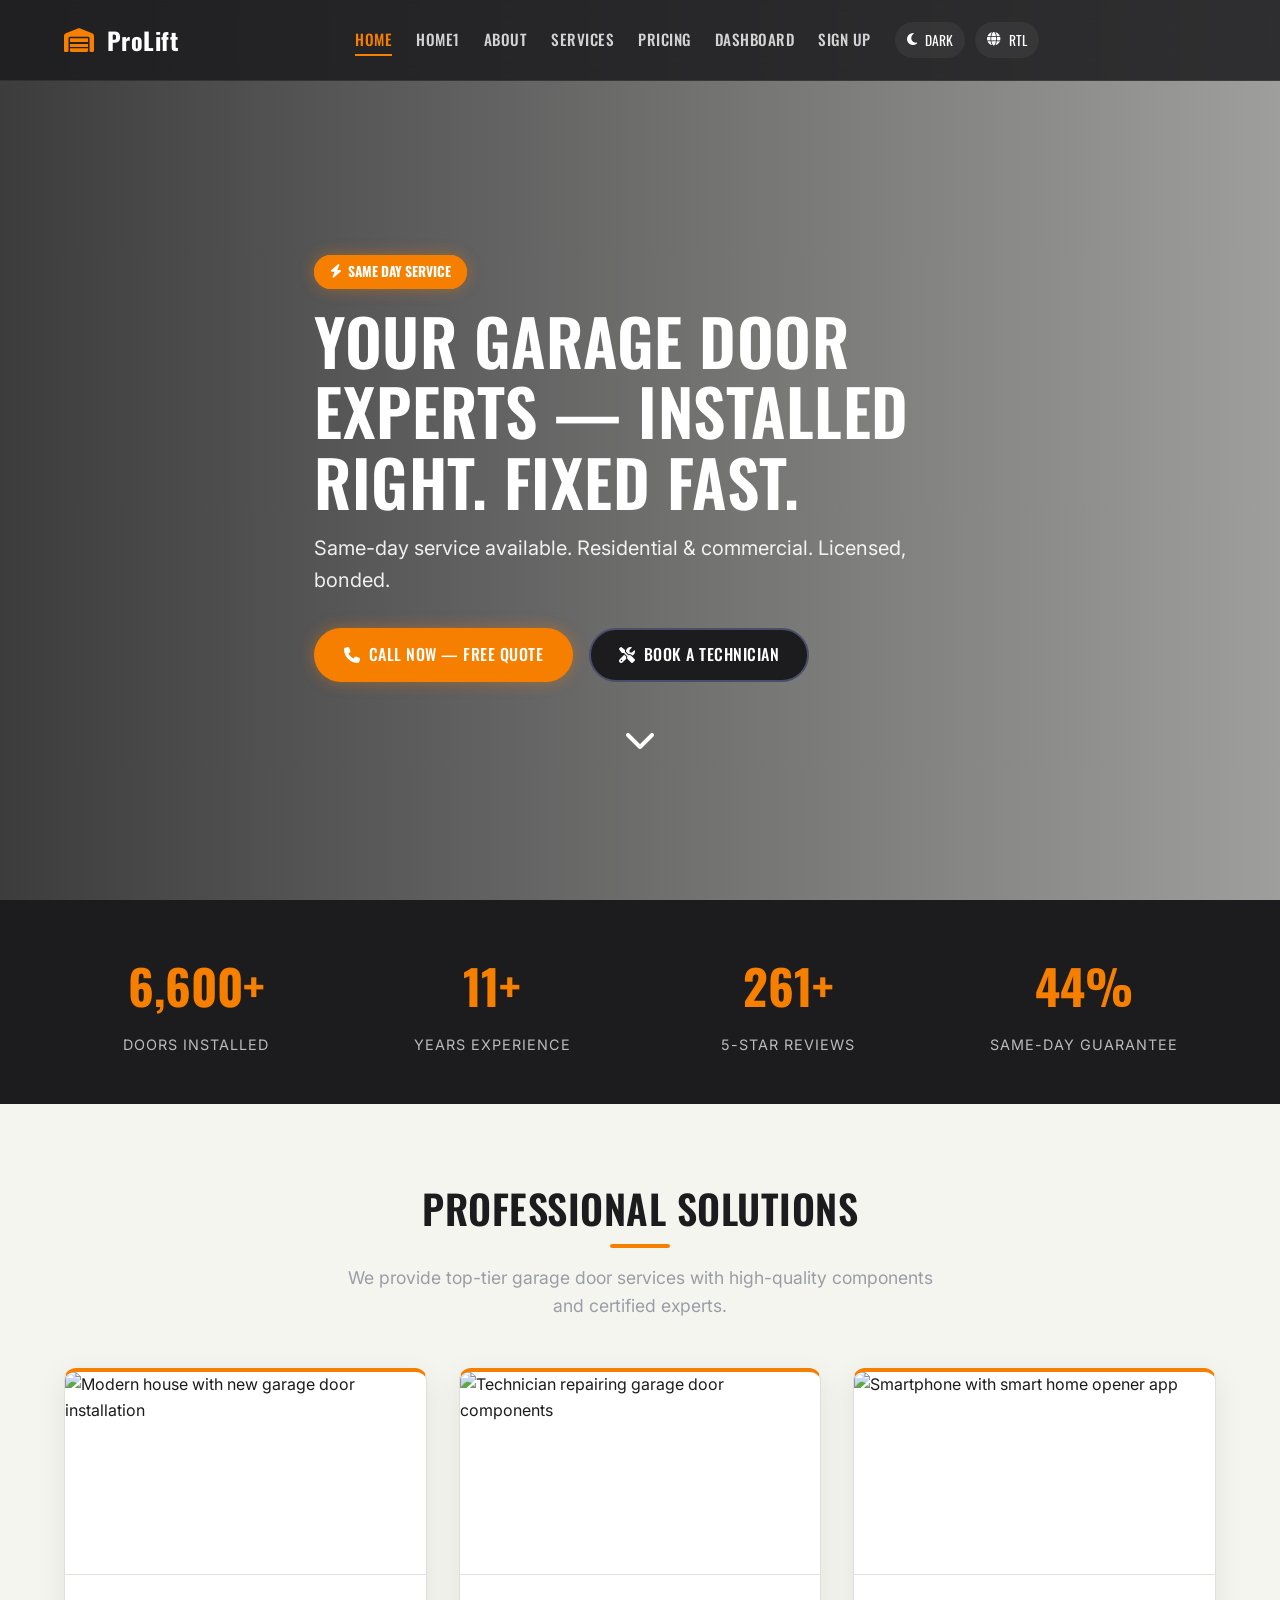
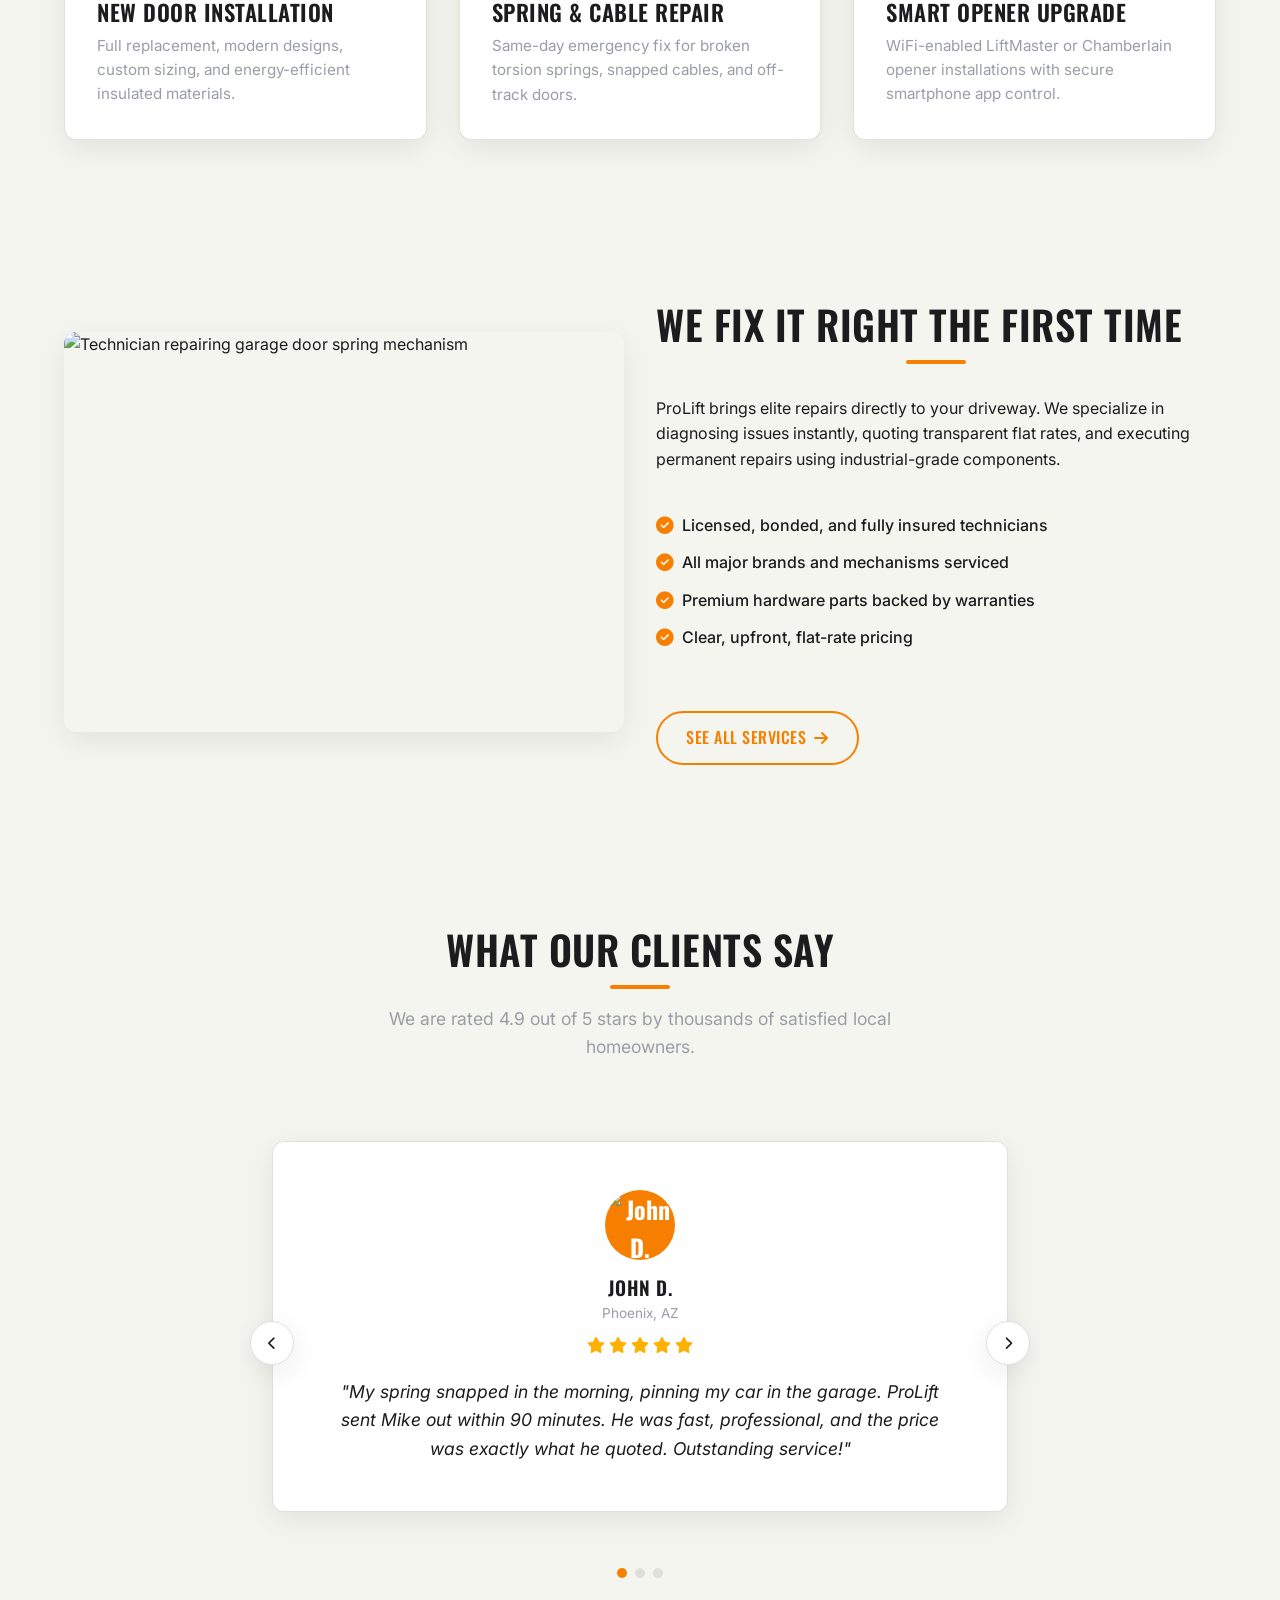
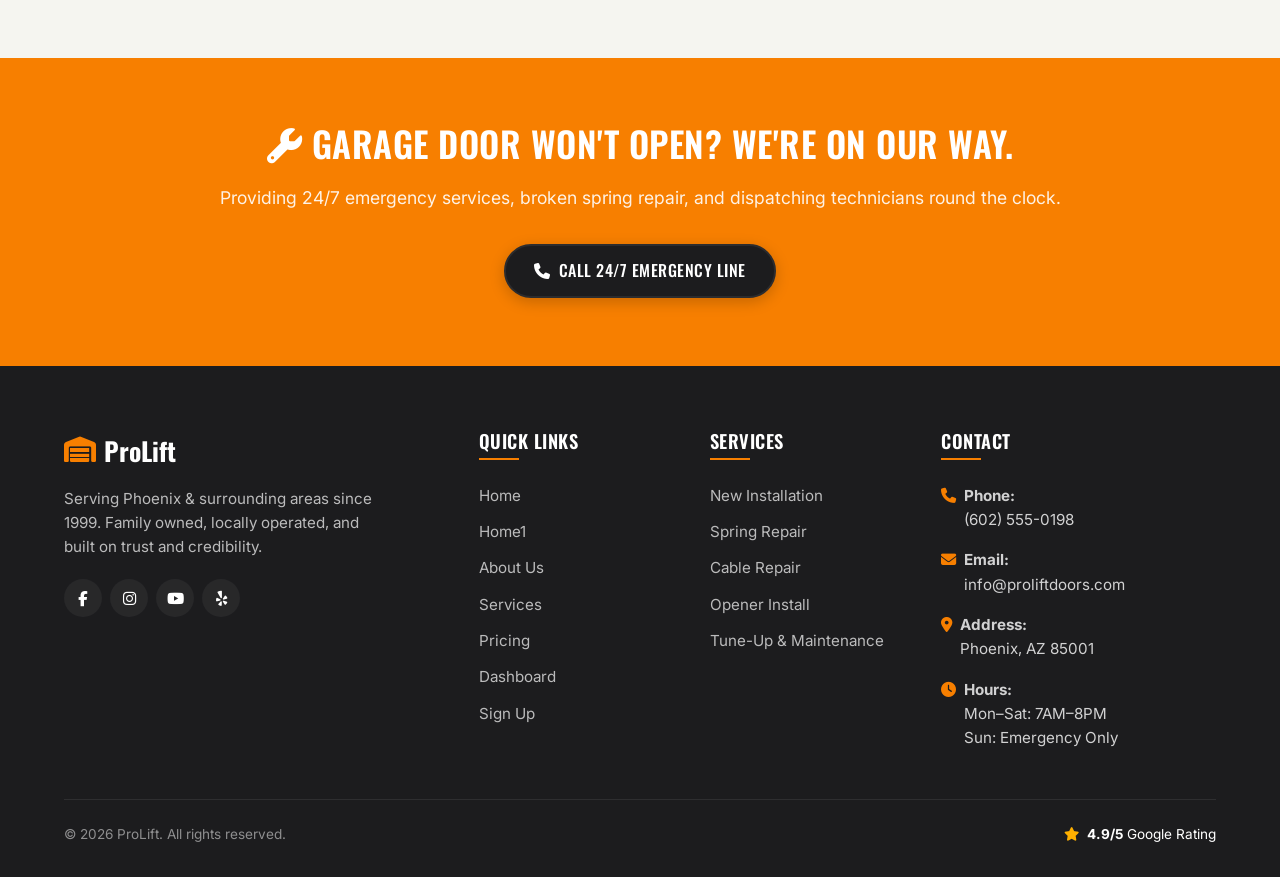
==== commit 0afeb603: "commit" ====
--- a/index.html
+++ b/index.html
@@ -1,336 +1,338 @@
-<!DOCTYPE html>
-<html lang="en">
-<head>
-  <meta charset="UTF-8">
-  <meta name="viewport" content="width=device-width, initial-scale=1.0">
-  <title>ProLift - Professional Local Garage Door Experts</title>
-  <meta name="description" content="Your local garage door specialists. Fast repairs, professional installation, and 24/7 emergency dispatch in Phoenix. Free estimates and warranty on parts.">
-  <!-- Google Fonts -->
-  <link rel="preconnect" href="https://fonts.googleapis.com">
-  <link rel="preconnect" href="https://fonts.gstatic.com" crossorigin>
-  <!-- Font Awesome -->
-  <link rel="stylesheet" href="https://cdnjs.cloudflare.com/ajax/libs/font-awesome/6.4.0/css/all.min.css">
-  <!-- Custom CSS -->
-  <link rel="stylesheet" href="css/style.css">
-  <!-- Favicon -->
-  <link rel="icon" type="image/svg+xml" href="favicon.svg">
-</head>
-<body>
-
-  <!-- NAVIGATION BAR -->
-  <nav class="navbar" id="main-navbar">
-    <div class="container navbar-container">
-      <a href="index.html" class="navbar-brand" id="nav-logo">
-        <i class="fa-solid fa-warehouse"></i> ProLift
-      </a>
-      <ul class="navbar-menu" id="navbar-menu">
-        <li><a href="index.html" class="navbar-link" id="link-home">Home</a></li>
-        <li><a href="home1.html" class="navbar-link" id="link-home1">Home1</a></li>
-        <li><a href="about.html" class="navbar-link" id="link-about">About</a></li>
-        <li><a href="services.html" class="navbar-link" id="link-services">Services</a></li>
-        <li><a href="pricing.html" class="navbar-link" id="link-pricing">Pricing</a></li>
-        <li><a href="dashboard.html" class="navbar-link" id="link-dashboard">Dashboard</a></li>
-        <li><a href="signup.html" class="navbar-link" id="link-signup">Sign Up</a></li>
-      </ul>
-      <div class="navbar-controls">
-        <button class="control-btn" id="theme-toggle" aria-label="Toggle dark theme">
-          <i class="fa-solid fa-moon"></i> <span>Dark</span>
-        </button>
-        <button class="control-btn" id="rtl-toggle" aria-label="Toggle RTL direction">
-          <i class="fa-solid fa-globe"></i> <span>RTL</span>
-        </button>
-        <button class="hamburger" id="hamburger-btn" aria-label="Menu">
-          <i class="fa-solid fa-bars"></i>
-        </button>
-      </div>
-    </div>
-  </nav>
-
-  <!-- SECTION 1: HERO -->
-  <header class="hero-home">
-    <div class="hero-home-bg"></div>
-    <div class="container hero-home-content">
-      <div class="badge-pulse fade-in" id="hero-badge">
-        <i class="fa-solid fa-bolt"></i> Same Day Service
-      </div>
-      <h1 class="fade-in-up" id="hero-title">Your Garage Door Experts — Installed Right. Fixed Fast.</h1>
-      <p class="fade-in-up" id="hero-subtitle">Same-day service available. Residential & commercial. Licensed, bonded.</p>
-      <div class="hero-buttons fade-in-up" id="hero-ctas">
-        <a href="tel:6025550198" class="btn btn-primary" id="btn-call-quote">
-          <i class="fa-solid fa-phone"></i> Call Now — Free Quote
-        </a>
-        <a href="signup.html" class="btn btn-secondary" id="btn-book-tech">
-          <i class="fa-solid fa-screwdriver-wrench"></i> Book a Technician
-        </a>
-      </div>
-      <div class="text-center">
-        <a href="#stats" class="bounce-arrow" aria-label="Scroll down">
-          <i class="fa-solid fa-chevron-down"></i>
-        </a>
-      </div>
-    </div>
-  </header>
-
-  <!-- SECTION 2: TRUST STATS BAR -->
-  <section class="stats-bar" id="stats">
-    <div class="container stats-container stagger-grid">
-      <div class="stat-item scale-in">
-        <div class="stat-number" data-target="15000" data-suffix="+">0</div>
-        <div class="stat-label">Doors Installed</div>
-      </div>
-      <div class="stat-item scale-in">
-        <div class="stat-number" data-target="25" data-suffix="+">0</div>
-        <div class="stat-label">Years Experience</div>
-      </div>
-      <div class="stat-item scale-in">
-        <div class="stat-number" data-target="500" data-suffix="+">0</div>
-        <div class="stat-label">5-Star Reviews</div>
-      </div>
-      <div class="stat-item scale-in">
-        <div class="stat-number" data-target="100" data-suffix="%">0</div>
-        <div class="stat-label">Same-Day Guarantee</div>
-      </div>
-    </div>
-  </section>
-
-  <!-- SECTION 3: SERVICES HIGHLIGHT GRID -->
-  <section class="section" id="services-highlight">
-    <div class="container">
-      <div class="text-center">
-        <h2 class="section-title fade-in">Professional Solutions</h2>
-        <p class="section-subtitle fade-in">We provide top-tier garage door services with high-quality components and certified experts.</p>
-      </div>
-      
-      <div class="grid-3 stagger-grid">
-        <!-- Service Card 1 -->
-        <div class="card card-top-accent fade-in-up">
-          <div class="card-image-container">
-            <img src="https://images.unsplash.com/photo-1558036117-15d82a90b9b1?auto=format&fit=crop&w=600&h=400&q=80" alt="Modern house with new garage door installation">
-          </div>
-          <h3 class="card-title">New Door Installation</h3>
-          <p class="card-description">Full replacement, modern designs, custom sizing, and energy-efficient insulated materials.</p>
-        </div>
-        <!-- Service Card 2 -->
-        <div class="card card-top-accent fade-in-up">
-          <div class="card-image-container">
-            <img src="https://images.unsplash.com/photo-1621905251189-08b45d6a269e?auto=format&fit=crop&w=600&h=400&q=80" alt="Technician repairing garage door components">
-          </div>
-          <h3 class="card-title">Spring & Cable Repair</h3>
-          <p class="card-description">Same-day emergency fix for broken torsion springs, snapped cables, and off-track doors.</p>
-        </div>
-        <!-- Service Card 3 -->
-        <div class="card card-top-accent fade-in-up">
-          <div class="card-image-container">
-            <img src="https://images.unsplash.com/photo-1558002038-1055907df827?auto=format&fit=crop&w=600&h=400&q=80" alt="Smartphone with smart home opener app">
-          </div>
-          <h3 class="card-title">Smart Opener Upgrade</h3>
-          <p class="card-description">WiFi-enabled LiftMaster or Chamberlain opener installations with secure smartphone app control.</p>
-        </div>
-      </div>
-    </div>
-  </section>
-
-  <!-- SECTION 4: IMAGE + TEXT SPLIT -->
-  <section class="section section-alt" id="about-split">
-    <div class="container grid-2">
-      <div class="split-image-container fade-in-left">
-        <img src="https://images.unsplash.com/photo-1504307651254-35680f356dfd" alt="Technician repairing garage door spring mechanism">
-      </div>
-      <div class="split-content fade-in-right">
-        <h2 class="section-title" style="margin-left: 0; text-align: start;">We Fix It Right The First Time</h2>
-        <p>ProLift brings elite repairs directly to your driveway. We specialize in diagnosing issues instantly, quoting transparent flat rates, and executing permanent repairs using industrial-grade components.</p>
-        <ul class="checklist">
-          <li class="checklist-item"><i class="fa-solid fa-circle-check"></i> Licensed, bonded, and fully insured technicians</li>
-          <li class="checklist-item"><i class="fa-solid fa-circle-check"></i> All major brands and mechanisms serviced</li>
-          <li class="checklist-item"><i class="fa-solid fa-circle-check"></i> Premium hardware parts backed by warranties</li>
-          <li class="checklist-item"><i class="fa-solid fa-circle-check"></i> Clear, upfront, flat-rate pricing</li>
-        </ul>
-        <div>
-          <a href="services.html" class="btn btn-outline-primary" style="margin-top: var(--space);">See All Services <i class="fa-solid fa-arrow-right"></i></a>
-        </div>
-      </div>
-    </div>
-  </section>
-
-  <!-- SECTION 5: TESTIMONIALS SLIDER -->
-  <section class="section" id="testimonials">
-    <div class="container">
-      <div class="text-center">
-        <h2 class="section-title fade-in">What Our Clients Say</h2>
-        <p class="section-subtitle fade-in">We are rated 4.9 out of 5 stars by thousands of satisfied local homeowners.</p>
-      </div>
-
-      <div class="slider-wrapper scale-in">
-        <div class="slider-track" id="slider-track">
-          <!-- Slide 1 -->
-          <div class="slide">
-            <div class="testimonial-card">
-              <div class="testimonial-avatar">
-                <img src="https://images.unsplash.com/photo-1507003211169-0a1dd7228f2d?auto=format&fit=crop&w=150&h=150&q=80" alt="John D.">
-              </div>
-              <h3 class="testimonial-name">John D.</h3>
-              <div class="testimonial-meta">Phoenix, AZ</div>
-              <div class="testimonial-stars">
-                <i class="fa-solid fa-star"></i>
-                <i class="fa-solid fa-star"></i>
-                <i class="fa-solid fa-star"></i>
-                <i class="fa-solid fa-star"></i>
-                <i class="fa-solid fa-star"></i>
-              </div>
-              <p class="testimonial-quote">"My spring snapped in the morning, pinning my car in the garage. ProLift sent Mike out within 90 minutes. He was fast, professional, and the price was exactly what he quoted. Outstanding service!"</p>
-            </div>
-          </div>
-          <!-- Slide 2 -->
-          <div class="slide">
-            <div class="testimonial-card">
-              <div class="testimonial-avatar">
-                <img src="https://images.unsplash.com/photo-1494790108377-be9c29b29330?auto=format&fit=crop&w=150&h=150&q=80" alt="Sarah M.">
-              </div>
-              <h3 class="testimonial-name">Sarah M.</h3>
-              <div class="testimonial-meta">Scottsdale, AZ</div>
-              <div class="testimonial-stars">
-                <i class="fa-solid fa-star"></i>
-                <i class="fa-solid fa-star"></i>
-                <i class="fa-solid fa-star"></i>
-                <i class="fa-solid fa-star"></i>
-                <i class="fa-solid fa-star"></i>
-              </div>
-              <p class="testimonial-quote">"Excellent experience upgrading to a new insulated carriage door. The curb appeal of my home has completely changed. The team cleaned up perfectly and programmed all our smart openers."</p>
-            </div>
-          </div>
-          <!-- Slide 3 -->
-          <div class="slide">
-            <div class="testimonial-card">
-              <div class="testimonial-avatar">
-                <img src="https://images.unsplash.com/photo-1500648767791-00dcc994a43e?auto=format&fit=crop&w=150&h=150&q=80" alt="Robert K.">
-              </div>
-              <h3 class="testimonial-name">Robert K.</h3>
-              <div class="testimonial-meta">Tempe, AZ</div>
-              <div class="testimonial-stars">
-                <i class="fa-solid fa-star"></i>
-                <i class="fa-solid fa-star"></i>
-                <i class="fa-solid fa-star"></i>
-                <i class="fa-solid fa-star"></i>
-                <i class="fa-solid fa-star"></i>
-              </div>
-              <p class="testimonial-quote">"Highly recommend their annual tune-up. They adjusted the tracks, aligned the sensors, and lubricated the rollers. The door runs quieter than it has in ten years. Great value!"</p>
-            </div>
-          </div>
-        </div>
-
-        <!-- Navigation Buttons -->
-        <button class="slider-btn slider-btn-prev" id="slider-prev" aria-label="Previous slide">
-          <i class="fa-solid fa-chevron-left"></i>
-        </button>
-        <button class="slider-btn slider-btn-next" id="slider-next" aria-label="Next slide">
-          <i class="fa-solid fa-chevron-right"></i>
-        </button>
-
-        <!-- Dots -->
-        <div class="slider-dots" id="slider-dots"></div>
-      </div>
-    </div>
-  </section>
-
-  <!-- SECTION 6: EMERGENCY CTA BANNER -->
-  <section class="emergency-banner" id="emergency">
-    <div class="container scale-in">
-      <h2><span class="spinning-wrench"><i class="fa-solid fa-wrench"></i></span> Garage Door Won't Open? We're On Our Way.</h2>
-      <p>Providing 24/7 emergency services, broken spring repair, and dispatching technicians round the clock.</p>
-      <a href="tel:6025550198" class="btn btn-secondary btn-primary" style="background-color: var(--charcoal); color: var(--white); border-color: var(--charcoal-2);">
-        <i class="fa-solid fa-phone"></i> Call 24/7 Emergency Line
-      </a>
-    </div>
-  </section>
-
-  <!-- FOOTER -->
-  <footer class="footer">
-    <div class="container">
-      <div class="footer-top">
-        <div class="footer-about">
-          <div class="footer-logo">
-            <i class="fa-solid fa-warehouse"></i> ProLift
-          </div>
-          <p>Serving Phoenix & surrounding areas since 1999. Family owned, locally operated, and built on trust and credibility.</p>
-          <div class="social-links">
-            <a href="#" class="social-icon" aria-label="Facebook"><i class="fa-brands fa-facebook-f"></i></a>
-            <a href="#" class="social-icon" aria-label="Instagram"><i class="fa-brands fa-instagram"></i></a>
-            <a href="#" class="social-icon" aria-label="YouTube"><i class="fa-brands fa-youtube"></i></a>
-            <a href="#" class="social-icon" aria-label="Yelp"><i class="fa-brands fa-yelp"></i></a>
-          </div>
-        </div>
-        
-        <div>
-          <h3 class="footer-title">Quick Links</h3>
-          <ul class="footer-links">
-            <li><a href="index.html" class="footer-link">Home</a></li>
-            <li><a href="home1.html" class="footer-link">Home1</a></li>
-            <li><a href="about.html" class="footer-link">About Us</a></li>
-            <li><a href="services.html" class="footer-link">Services</a></li>
-            <li><a href="pricing.html" class="footer-link">Pricing</a></li>
-            <li><a href="dashboard.html" class="footer-link">Dashboard</a></li>
-            <li><a href="signup.html" class="footer-link">Sign Up</a></li>
-          </ul>
-        </div>
-
-        <div>
-          <h3 class="footer-title">Services</h3>
-          <ul class="footer-links">
-            <li><a href="services.html" class="footer-link">New Installation</a></li>
-            <li><a href="services.html" class="footer-link">Spring Repair</a></li>
-            <li><a href="services.html" class="footer-link">Cable Repair</a></li>
-            <li><a href="services.html" class="footer-link">Opener Install</a></li>
-            <li><a href="services.html" class="footer-link">Tune-Up & Maintenance</a></li>
-          </ul>
-        </div>
-
-        <div>
-          <h3 class="footer-title">Contact</h3>
-          <ul class="footer-contact-list">
-            <li class="footer-contact-item">
-              <i class="fa-solid fa-phone"></i>
-              <div>
-                <strong>Phone:</strong><br>
-                (602) 555-0198
-              </div>
-            </li>
-            <li class="footer-contact-item">
-              <i class="fa-solid fa-envelope"></i>
-              <div>
-                <strong>Email:</strong><br>
-                info@proliftdoors.com
-              </div>
-            </li>
-            <li class="footer-contact-item">
-              <i class="fa-solid fa-location-dot"></i>
-              <div>
-                <strong>Address:</strong><br>
-                Phoenix, AZ 85001
-              </div>
-            </li>
-            <li class="footer-contact-item">
-              <i class="fa-solid fa-clock"></i>
-              <div>
-                <strong>Hours:</strong><br>
-                Mon–Sat: 7AM–8PM<br>
-                Sun: Emergency Only
-              </div>
-            </li>
-          </ul>
-        </div>
-      </div>
-      
-      <div class="footer-bottom">
-        <div>&copy; 2026 ProLift. All rights reserved.</div>
-        <div class="footer-rating">
-          <i class="fa-solid fa-star"></i>
-          <span><strong>4.9/5</strong> Google Rating</span>
-        </div>
-      </div>
-    </div>
-  </footer>
-
-  <!-- Custom JavaScript -->
-  <script src="js/main.js"></script>
-</body>
-</html>
+<!DOCTYPE html>
+<html lang="en">
+<head>
+  <meta charset="UTF-8">
+  <meta name="viewport" content="width=device-width, initial-scale=1.0">
+  <title>ProLift - Professional Local Garage Door Experts</title>
+  <meta name="description" content="Your local garage door specialists. Fast repairs, professional installation, and 24/7 emergency dispatch in Phoenix. Free estimates and warranty on parts.">
+  <!-- Google Fonts -->
+  <link rel="preconnect" href="https://fonts.googleapis.com">
+  <link rel="preconnect" href="https://fonts.gstatic.com" crossorigin>
+  <!-- Font Awesome -->
+  <link rel="stylesheet" href="https://cdnjs.cloudflare.com/ajax/libs/font-awesome/6.4.0/css/all.min.css">
+  <!-- Custom CSS -->
+  <link rel="stylesheet" href="css/style.css">
+  <!-- Favicon -->
+  <link rel="icon" type="image/svg+xml" href="favicon.svg">
+</head>
+<body>
+
+  <!-- NAVIGATION BAR -->
+  <nav class="navbar" id="main-navbar">
+    <div class="container navbar-container">
+      <a href="index.html" class="navbar-brand" id="nav-logo">
+        <i class="fa-solid fa-warehouse"></i> ProLift
+      </a>
+      <ul class="navbar-menu" id="navbar-menu">
+        <li><a href="index.html" class="navbar-link" id="link-home">Home</a></li>
+        <li><a href="home1.html" class="navbar-link" id="link-home1">Home1</a></li>
+        <li><a href="about.html" class="navbar-link" id="link-about">About</a></li>
+        <li><a href="services.html" class="navbar-link" id="link-services">Services</a></li>
+        <li><a href="pricing.html" class="navbar-link" id="link-pricing">Pricing</a></li>
+        <li><a href="dashboard.html" class="navbar-link" id="link-dashboard">Dashboard</a></li>
+        <li><a href="signup.html" class="navbar-link" id="link-signup">Sign Up</a></li>
+        <li class="mobile-controls" style="display: flex; align-items: center; justify-content: center; gap: 10px; padding: 10px 0;">
+          <button class="control-btn" id="theme-toggle" aria-label="Toggle dark theme">
+            <i class="fa-solid fa-moon"></i> <span>Dark</span>
+          </button>
+          <button class="control-btn" id="rtl-toggle" aria-label="Toggle RTL direction">
+            <i class="fa-solid fa-globe"></i> <span>RTL</span>
+          </button>
+        </li>
+      </ul>
+      <div class="navbar-controls">
+        <button class="hamburger" id="hamburger-btn" aria-label="Menu">
+          <i class="fa-solid fa-bars"></i>
+        </button>
+      </div>
+    </div>
+  </nav>
+
+  <!-- SECTION 1: HERO -->
+  <header class="hero-home">
+    <div class="hero-home-bg"></div>
+    <div class="container hero-home-content">
+      <div class="badge-pulse fade-in" id="hero-badge">
+        <i class="fa-solid fa-bolt"></i> Same Day Service
+      </div>
+      <h1 class="fade-in-up" id="hero-title">Your Garage Door Experts — Installed Right. Fixed Fast.</h1>
+      <p class="fade-in-up" id="hero-subtitle">Same-day service available. Residential & commercial. Licensed, bonded.</p>
+      <div class="hero-buttons fade-in-up" id="hero-ctas">
+        <a href="tel:6025550198" class="btn btn-primary" id="btn-call-quote">
+          <i class="fa-solid fa-phone"></i> Call Now — Free Quote
+        </a>
+        <a href="signup.html" class="btn btn-secondary" id="btn-book-tech">
+          <i class="fa-solid fa-screwdriver-wrench"></i> Book a Technician
+        </a>
+      </div>
+      <div class="text-center">
+        <a href="#stats" class="bounce-arrow" aria-label="Scroll down">
+          <i class="fa-solid fa-chevron-down"></i>
+        </a>
+      </div>
+    </div>
+  </header>
+
+  <!-- SECTION 2: TRUST STATS BAR -->
+  <section class="stats-bar" id="stats">
+    <div class="container stats-container stagger-grid">
+      <div class="stat-item scale-in">
+        <div class="stat-number" data-target="15000" data-suffix="+">0</div>
+        <div class="stat-label">Doors Installed</div>
+      </div>
+      <div class="stat-item scale-in">
+        <div class="stat-number" data-target="25" data-suffix="+">0</div>
+        <div class="stat-label">Years Experience</div>
+      </div>
+      <div class="stat-item scale-in">
+        <div class="stat-number" data-target="500" data-suffix="+">0</div>
+        <div class="stat-label">5-Star Reviews</div>
+      </div>
+      <div class="stat-item scale-in">
+        <div class="stat-number" data-target="100" data-suffix="%">0</div>
+        <div class="stat-label">Same-Day Guarantee</div>
+      </div>
+    </div>
+  </section>
+
+  <!-- SECTION 3: SERVICES HIGHLIGHT GRID -->
+  <section class="section" id="services-highlight">
+    <div class="container">
+      <div class="text-center">
+        <h2 class="section-title fade-in">Professional Solutions</h2>
+        <p class="section-subtitle fade-in">We provide top-tier garage door services with high-quality components and certified experts.</p>
+      </div>
+      
+      <div class="grid-3 stagger-grid">
+        <!-- Service Card 1 -->
+        <div class="card card-top-accent fade-in-up">
+          <div class="card-image-container">
+            <img src="https://images.unsplash.com/photo-1558036117-15d82a90b9b1?auto=format&fit=crop&w=600&h=400&q=80" alt="Modern house with new garage door installation">
+          </div>
+          <h3 class="card-title">New Door Installation</h3>
+          <p class="card-description">Full replacement, modern designs, custom sizing, and energy-efficient insulated materials.</p>
+        </div>
+        <!-- Service Card 2 -->
+        <div class="card card-top-accent fade-in-up">
+          <div class="card-image-container">
+            <img src="https://images.unsplash.com/photo-1621905251189-08b45d6a269e?auto=format&fit=crop&w=600&h=400&q=80" alt="Technician repairing garage door components">
+          </div>
+          <h3 class="card-title">Spring & Cable Repair</h3>
+          <p class="card-description">Same-day emergency fix for broken torsion springs, snapped cables, and off-track doors.</p>
+        </div>
+        <!-- Service Card 3 -->
+        <div class="card card-top-accent fade-in-up">
+          <div class="card-image-container">
+            <img src="https://images.unsplash.com/photo-1558002038-1055907df827?auto=format&fit=crop&w=600&h=400&q=80" alt="Smartphone with smart home opener app">
+          </div>
+          <h3 class="card-title">Smart Opener Upgrade</h3>
+          <p class="card-description">WiFi-enabled LiftMaster or Chamberlain opener installations with secure smartphone app control.</p>
+        </div>
+      </div>
+    </div>
+  </section>
+
+  <!-- SECTION 4: IMAGE + TEXT SPLIT -->
+  <section class="section section-alt" id="about-split">
+    <div class="container grid-2">
+      <div class="split-image-container fade-in-left">
+        <img src="https://images.unsplash.com/photo-1504307651254-35680f356dfd" alt="Technician repairing garage door spring mechanism">
+      </div>
+      <div class="split-content fade-in-right">
+        <h2 class="section-title" style="margin-left: 0; text-align: start;">We Fix It Right The First Time</h2>
+        <p>ProLift brings elite repairs directly to your driveway. We specialize in diagnosing issues instantly, quoting transparent flat rates, and executing permanent repairs using industrial-grade components.</p>
+        <ul class="checklist">
+          <li class="checklist-item"><i class="fa-solid fa-circle-check"></i> Licensed, bonded, and fully insured technicians</li>
+          <li class="checklist-item"><i class="fa-solid fa-circle-check"></i> All major brands and mechanisms serviced</li>
+          <li class="checklist-item"><i class="fa-solid fa-circle-check"></i> Premium hardware parts backed by warranties</li>
+          <li class="checklist-item"><i class="fa-solid fa-circle-check"></i> Clear, upfront, flat-rate pricing</li>
+        </ul>
+        <div>
+          <a href="services.html" class="btn btn-outline-primary" style="margin-top: var(--space);">See All Services <i class="fa-solid fa-arrow-right"></i></a>
+        </div>
+      </div>
+    </div>
+  </section>
+
+  <!-- SECTION 5: TESTIMONIALS SLIDER -->
+  <section class="section" id="testimonials">
+    <div class="container">
+      <div class="text-center">
+        <h2 class="section-title fade-in">What Our Clients Say</h2>
+        <p class="section-subtitle fade-in">We are rated 4.9 out of 5 stars by thousands of satisfied local homeowners.</p>
+      </div>
+
+      <div class="slider-wrapper scale-in">
+        <div class="slider-track" id="slider-track">
+          <!-- Slide 1 -->
+          <div class="slide">
+            <div class="testimonial-card">
+              <div class="testimonial-avatar">
+                <img src="https://images.unsplash.com/photo-1507003211169-0a1dd7228f2d?auto=format&fit=crop&w=150&h=150&q=80" alt="John D.">
+              </div>
+              <h3 class="testimonial-name">John D.</h3>
+              <div class="testimonial-meta">Phoenix, AZ</div>
+              <div class="testimonial-stars">
+                <i class="fa-solid fa-star"></i>
+                <i class="fa-solid fa-star"></i>
+                <i class="fa-solid fa-star"></i>
+                <i class="fa-solid fa-star"></i>
+                <i class="fa-solid fa-star"></i>
+              </div>
+              <p class="testimonial-quote">"My spring snapped in the morning, pinning my car in the garage. ProLift sent Mike out within 90 minutes. He was fast, professional, and the price was exactly what he quoted. Outstanding service!"</p>
+            </div>
+          </div>
+          <!-- Slide 2 -->
+          <div class="slide">
+            <div class="testimonial-card">
+              <div class="testimonial-avatar">
+                <img src="https://images.unsplash.com/photo-1494790108377-be9c29b29330?auto=format&fit=crop&w=150&h=150&q=80" alt="Sarah M.">
+              </div>
+              <h3 class="testimonial-name">Sarah M.</h3>
+              <div class="testimonial-meta">Scottsdale, AZ</div>
+              <div class="testimonial-stars">
+                <i class="fa-solid fa-star"></i>
+                <i class="fa-solid fa-star"></i>
+                <i class="fa-solid fa-star"></i>
+                <i class="fa-solid fa-star"></i>
+                <i class="fa-solid fa-star"></i>
+              </div>
+              <p class="testimonial-quote">"Excellent experience upgrading to a new insulated carriage door. The curb appeal of my home has completely changed. The team cleaned up perfectly and programmed all our smart openers."</p>
+            </div>
+          </div>
+          <!-- Slide 3 -->
+          <div class="slide">
+            <div class="testimonial-card">
+              <div class="testimonial-avatar">
+                <img src="https://images.unsplash.com/photo-1500648767791-00dcc994a43e?auto=format&fit=crop&w=150&h=150&q=80" alt="Robert K.">
+              </div>
+              <h3 class="testimonial-name">Robert K.</h3>
+              <div class="testimonial-meta">Tempe, AZ</div>
+              <div class="testimonial-stars">
+                <i class="fa-solid fa-star"></i>
+                <i class="fa-solid fa-star"></i>
+                <i class="fa-solid fa-star"></i>
+                <i class="fa-solid fa-star"></i>
+                <i class="fa-solid fa-star"></i>
+              </div>
+              <p class="testimonial-quote">"Highly recommend their annual tune-up. They adjusted the tracks, aligned the sensors, and lubricated the rollers. The door runs quieter than it has in ten years. Great value!"</p>
+            </div>
+          </div>
+        </div>
+
+        <!-- Navigation Buttons -->
+        <button class="slider-btn slider-btn-prev" id="slider-prev" aria-label="Previous slide">
+          <i class="fa-solid fa-chevron-left"></i>
+        </button>
+        <button class="slider-btn slider-btn-next" id="slider-next" aria-label="Next slide">
+          <i class="fa-solid fa-chevron-right"></i>
+        </button>
+
+        <!-- Dots -->
+        <div class="slider-dots" id="slider-dots"></div>
+      </div>
+    </div>
+  </section>
+
+  <!-- SECTION 6: EMERGENCY CTA BANNER -->
+  <section class="emergency-banner" id="emergency">
+    <div class="container scale-in">
+      <h2><span class="spinning-wrench"><i class="fa-solid fa-wrench"></i></span> Garage Door Won't Open? We're On Our Way.</h2>
+      <p>Providing 24/7 emergency services, broken spring repair, and dispatching technicians round the clock.</p>
+      <a href="tel:6025550198" class="btn btn-secondary btn-primary" style="background-color: var(--charcoal); color: var(--white); border-color: var(--charcoal-2);">
+        <i class="fa-solid fa-phone"></i> Call 24/7 Emergency Line
+      </a>
+    </div>
+  </section>
+
+  <!-- FOOTER -->
+  <footer class="footer">
+    <div class="container">
+      <div class="footer-top">
+        <div class="footer-about">
+          <div class="footer-logo">
+            <i class="fa-solid fa-warehouse"></i> ProLift
+          </div>
+          <p>Serving Phoenix & surrounding areas since 1999. Family owned, locally operated, and built on trust and credibility.</p>
+          <div class="social-links">
+            <a href="#" class="social-icon" aria-label="Facebook"><i class="fa-brands fa-facebook-f"></i></a>
+            <a href="#" class="social-icon" aria-label="Instagram"><i class="fa-brands fa-instagram"></i></a>
+            <a href="#" class="social-icon" aria-label="YouTube"><i class="fa-brands fa-youtube"></i></a>
+            <a href="#" class="social-icon" aria-label="Yelp"><i class="fa-brands fa-yelp"></i></a>
+          </div>
+        </div>
+        
+        <div>
+          <h3 class="footer-title">Quick Links</h3>
+          <ul class="footer-links">
+            <li><a href="index.html" class="footer-link">Home</a></li>
+            <li><a href="home1.html" class="footer-link">Home1</a></li>
+            <li><a href="about.html" class="footer-link">About Us</a></li>
+            <li><a href="services.html" class="footer-link">Services</a></li>
+            <li><a href="pricing.html" class="footer-link">Pricing</a></li>
+            <li><a href="dashboard.html" class="footer-link">Dashboard</a></li>
+            <li><a href="signup.html" class="footer-link">Sign Up</a></li>
+          </ul>
+        </div>
+
+        <div>
+          <h3 class="footer-title">Services</h3>
+          <ul class="footer-links">
+            <li><a href="services.html" class="footer-link">New Installation</a></li>
+            <li><a href="services.html" class="footer-link">Spring Repair</a></li>
+            <li><a href="services.html" class="footer-link">Cable Repair</a></li>
+            <li><a href="services.html" class="footer-link">Opener Install</a></li>
+            <li><a href="services.html" class="footer-link">Tune-Up & Maintenance</a></li>
+          </ul>
+        </div>
+
+        <div>
+          <h3 class="footer-title">Contact</h3>
+          <ul class="footer-contact-list">
+            <li class="footer-contact-item">
+              <i class="fa-solid fa-phone"></i>
+              <div>
+                <strong>Phone:</strong><br>
+                (602) 555-0198
+              </div>
+            </li>
+            <li class="footer-contact-item">
+              <i class="fa-solid fa-envelope"></i>
+              <div>
+                <strong>Email:</strong><br>
+                info@proliftdoors.com
+              </div>
+            </li>
+            <li class="footer-contact-item">
+              <i class="fa-solid fa-location-dot"></i>
+              <div>
+                <strong>Address:</strong><br>
+                Phoenix, AZ 85001
+              </div>
+            </li>
+            <li class="footer-contact-item">
+              <i class="fa-solid fa-clock"></i>
+              <div>
+                <strong>Hours:</strong><br>
+                Mon–Sat: 7AM–8PM<br>
+                Sun: Emergency Only
+              </div>
+            </li>
+          </ul>
+        </div>
+      </div>
+      
+      <div class="footer-bottom">
+        <div>&copy; 2026 ProLift. All rights reserved.</div>
+        <div class="footer-rating">
+          <i class="fa-solid fa-star"></i>
+          <span><strong>4.9/5</strong> Google Rating</span>
+        </div>
+      </div>
+    </div>
+  </footer>
+
+  <!-- Custom JavaScript -->
+  <script src="js/main.js"></script>
+</body>
+</html>
--- a/css/style.css
+++ b/css/style.css
@@ -395,11 +395,117 @@
   .grid-3 { grid-template-columns: repeat(2, 1fr); }
   .grid-4 { grid-template-columns: repeat(2, 1fr); }
   .grid-2 { grid-template-columns: 1fr; }
+
+  /* Hero & Split Sections Centering in Tab & Mobile View */
+  .hero-home-content,
+  .hero-dark-content {
+    text-align: center;
+    margin: 0 auto;
+  }
+  
+  .hero-buttons {
+    justify-content: center;
+  }
+  
+  .split-content {
+    text-align: center;
+    align-items: center;
+  }
+
+  .split-content .section-title {
+    margin-left: auto !important;
+    margin-right: auto !important;
+    text-align: center !important;
+  }
+
+  /* Center checklist container while keeping items left-aligned */
+  .split-content .checklist {
+    display: inline-flex;
+    flex-direction: column;
+    align-items: flex-start;
+    margin-left: auto;
+    margin-right: auto;
+    text-align: left;
+  }
+
+  /* Support for checklist with grid layout */
+  .split-content .checklist.grid-2 {
+    display: grid;
+    grid-template-columns: repeat(2, 1fr);
+    text-align: left;
+    width: 100%;
+    max-width: fit-content;
+    margin-left: auto;
+    margin-right: auto;
+  }
+
+  /* Center card headers and checklists on tablet/mobile viewports */
+  .card {
+    text-align: center;
+  }
+
+  .card .card-title,
+  .card p {
+    text-align: center;
+  }
+
+  .card .checklist {
+    display: inline-flex;
+    flex-direction: column;
+    align-items: flex-start;
+    margin-left: auto;
+    margin-right: auto;
+    text-align: left;
+    max-width: fit-content;
+    width: 100%;
+  }
+
+  .pricing-card .pricing-features {
+    display: inline-flex;
+    flex-direction: column;
+    align-items: flex-start;
+    margin-left: auto;
+    margin-right: auto;
+    text-align: left;
+    max-width: fit-content;
+  }
+
+  /* RTL Support */
+  html[dir="rtl"] .split-content .checklist {
+    text-align: right;
+  }
+  
+  html[dir="rtl"] .split-content .checklist.grid-2 {
+    text-align: right;
+  }
+
+  html[dir="rtl"] .card .checklist {
+    text-align: right;
+  }
+
+  html[dir="rtl"] .pricing-card .pricing-features {
+    text-align: right;
+  }
+  
+  html[dir="rtl"] .split-content .checklist.grid-2 {
+    text-align: right;
+  }
+
+  /* Center the badge inside split hero left panel */
+  .split-hero-left .badge-pulse {
+    margin-left: auto;
+    margin-right: auto;
+  }
 }
 
 @media (max-width: 768px) {
   .grid-3 { grid-template-columns: 1fr; }
   .grid-4 { grid-template-columns: 1fr; }
+
+  /* Collapse checklist grid to single column on mobile */
+  .split-content .checklist.grid-2 {
+    grid-template-columns: 1fr;
+  }
 }
 
 .card {
@@ -429,6 +535,25 @@
   margin-bottom: calc(var(--space) * 2.5);
 }
 
+.card-image-container {
+  margin: calc(var(--space) * -4) calc(var(--space) * -4) calc(var(--space) * 3) calc(var(--space) * -4);
+  aspect-ratio: 16 / 9;
+  overflow: hidden;
+  position: relative;
+  border-bottom: 1px solid var(--border);
+}
+
+.card-image-container img {
+  width: 100%;
+  height: 100%;
+  object-fit: cover;
+  transition: transform 0.5s cubic-bezier(0.4, 0, 0.2, 1);
+}
+
+.card:hover .card-image-container img {
+  transform: scale(1.08);
+}
+
 .card-title {
   font-size: 1.4rem;
   margin-bottom: var(--space);
@@ -556,6 +681,13 @@
   font-size: 1.5rem;
   font-weight: 700;
   margin: 0 auto calc(var(--space) * 2);
+}
+
+.testimonial-avatar img {
+  width: 100%;
+  height: 100%;
+  object-fit: cover;
+  border-radius: 50%;
 }
 
 .testimonial-name {
@@ -632,6 +764,27 @@
   background-color: var(--primary);
 }
 
+@media (max-width: 576px) {
+  .slide {
+    padding: calc(var(--space) * 2) calc(var(--space) * 5);
+  }
+  .testimonial-card {
+    padding: calc(var(--space) * 4) calc(var(--space) * 3);
+  }
+  .testimonial-quote {
+    font-size: 1rem;
+  }
+  .slider-btn {
+    width: 32px;
+    height: 32px;
+    font-size: 0.8rem;
+  }
+  .slider-btn-prev { left: 4px; }
+  .slider-btn-next { right: 4px; }
+  html[dir="rtl"] .slider-btn-prev { left: auto; right: 4px; }
+  html[dir="rtl"] .slider-btn-next { right: auto; left: 4px; }
+}
+
 /* --- EMERGENCY CTA BANNER --- */
 .emergency-banner {
   background-color: var(--primary);
@@ -644,7 +797,7 @@
 
 .emergency-banner h2 {
   font-size: 2.2rem;
-  margin-bottom: var(--space);
+  margin-bottom: calc(var(--space) * 2.5);
 }
 
 .emergency-banner p {
@@ -668,7 +821,8 @@
   color: var(--white);
   position: relative;
   overflow: hidden;
-  height: 100vh;
+  min-height: 100vh;
+  padding-top: 120px; /* Offset for fixed navbar + extra space */
   display: flex;
   align-items: center;
 }
@@ -877,10 +1031,17 @@
 .status-badge {
   font-family: var(--font-display);
   font-size: 0.8rem;
-  padding: 6px 12px;
+  padding: 5px 12px;
   border-radius: var(--radius-pill);
   text-transform: uppercase;
   font-weight: bold;
+  white-space: nowrap;
+  display: inline-flex;
+  align-items: center;
+  justify-content: center;
+  line-height: 1;
+  flex-shrink: 0;
+  min-width: 90px;
 }
 
 .status-available { background-color: rgba(46, 204, 113, 0.15); color: #2ecc71; border: 1px solid #2ecc71; }
@@ -893,7 +1054,11 @@
   padding: calc(var(--space) * 4) 0;
 }
 
-.timeline::after {
+.timeline-items {
+  position: relative;
+}
+
+.timeline-items::after {
   content: '';
   position: absolute;
   top: 0;
@@ -901,9 +1066,10 @@
   left: 20px;
   width: 2px;
   background-color: var(--border);
-}
-
-html[dir="rtl"] .timeline::after {
+  z-index: 1;
+}
+
+html[dir="rtl"] .timeline-items::after {
   left: auto;
   right: 20px;
 }
@@ -966,10 +1132,18 @@
   margin-bottom: calc(var(--space) * 2);
 }
 
+.team-avatar-circle img {
+  width: 100%;
+  height: 100%;
+  object-fit: cover;
+  border-radius: 50%;
+}
+
 .team-socials {
   display: flex;
   gap: var(--space);
-  margin-top: calc(var(--space) * 2);
+  margin-top: auto; /* Push icons to bottom of the card */
+  padding-top: calc(var(--space) * 2.5);
 }
 
 .team-social-icon {
@@ -980,9 +1154,18 @@
   display: flex;
   align-items: center;
   justify-content: center;
-  font-size: 0.9rem;
+  font-size: 0.95rem;
   color: var(--text);
   transition: all var(--transition-speed);
+}
+
+.team-social-icon i {
+  display: inline-flex;
+  align-items: center;
+  justify-content: center;
+  line-height: 1;
+  width: 100%;
+  height: 100%;
 }
 
 .team-social-icon:hover {
@@ -1218,6 +1401,7 @@
   justify-content: center;
   gap: calc(var(--space) * 2);
   margin-bottom: calc(var(--space) * 6);
+  flex-wrap: wrap;
 }
 
 .switch-label {
@@ -1283,11 +1467,80 @@
   font-weight: bold;
 }
 
+/* --- TRUST BADGE CARDS --- */
+.trust-grid {
+  display: grid;
+  grid-template-columns: repeat(4, 1fr);
+  gap: calc(var(--space) * 3);
+  margin-top: calc(var(--space) * 6);
+}
+
+@media (max-width: 992px) {
+  .trust-grid { grid-template-columns: repeat(2, 1fr); }
+}
+
+@media (max-width: 576px) {
+  .trust-grid { grid-template-columns: 1fr; }
+}
+
+.trust-card {
+  background-color: var(--card-bg);
+  border: 1px solid var(--border);
+  border-radius: var(--radius-card);
+  padding: calc(var(--space) * 4) calc(var(--space) * 3);
+  text-align: center;
+  box-shadow: var(--shadow);
+  transition: transform var(--transition-speed), box-shadow var(--transition-speed), border-color var(--transition-speed);
+  display: flex;
+  flex-direction: column;
+  align-items: center;
+  gap: calc(var(--space) * 1.5);
+}
+
+.trust-card:hover {
+  transform: translateY(-6px);
+  box-shadow: 0 16px 40px rgba(0,0,0,0.12);
+  border-color: var(--primary);
+}
+
+.trust-icon-wrap {
+  width: 64px;
+  height: 64px;
+  border-radius: 50%;
+  background: linear-gradient(135deg, var(--primary), var(--primary-dark, #c96300));
+  display: flex;
+  align-items: center;
+  justify-content: center;
+  font-size: 1.6rem;
+  color: var(--white);
+  flex-shrink: 0;
+  box-shadow: 0 6px 20px rgba(247,127,0,0.3);
+  margin-bottom: var(--space);
+}
+
+.trust-title {
+  font-family: var(--font-display);
+  font-size: 1.1rem;
+  text-transform: uppercase;
+  letter-spacing: 0.04em;
+  color: var(--text);
+  margin: 0;
+}
+
+.trust-desc {
+  font-size: 0.9rem;
+  color: var(--gray);
+  line-height: 1.6;
+  margin: 0;
+}
+
 /* --- PRICING CARDS --- */
+
 .pricing-card {
   display: flex;
   flex-direction: column;
   height: 100%;
+  overflow: visible;
 }
 
 .pricing-header {
@@ -1345,19 +1598,22 @@
 
 .popular-badge {
   position: absolute;
-  top: 15px;
-  right: 15px;
+  top: -14px;
+  left: 50%;
+  transform: translateX(-50%);
   background-color: var(--primary);
   color: var(--white);
   font-size: 0.75rem;
-  padding: 4px 12px;
+  padding: 4px 16px;
   border-radius: var(--radius-pill);
   font-weight: bold;
+  white-space: nowrap;
 }
 
 html[dir="rtl"] .popular-badge {
+  left: 50%;
   right: auto;
-  left: 15px;
+  transform: translateX(-50%);
 }
 
 @media (max-width: 992px) {
@@ -1432,7 +1688,10 @@
   background-color: var(--charcoal);
   color: var(--white);
   padding: calc(var(--space) * 2) 0;
-  margin-top: 80px; /* Offset sticky header */
+  margin-top: 0;
+  position: sticky;
+  top: 0;
+  z-index: 100;
 }
 
 .dashboard-bar-container {
@@ -1441,6 +1700,27 @@
   align-items: center;
   flex-wrap: wrap;
   gap: var(--space);
+}
+
+@media (max-width: 768px) {
+  .dashboard-bar-container {
+    flex-direction: column;
+    align-items: center;
+    text-align: center;
+    gap: calc(var(--space) * 1.5);
+    padding: calc(var(--space) * 2) calc(var(--space) * 2);
+  }
+  .db-greeting {
+    font-size: 1rem;
+  }
+  .db-clock-wrap {
+    justify-content: center;
+    flex-wrap: wrap;
+  }
+  .db-actions {
+    flex-wrap: wrap;
+    justify-content: center;
+  }
 }
 
 .db-greeting {
@@ -1519,6 +1799,14 @@
 
 @media (max-width: 768px) {
   .charts-grid { grid-template-columns: 1fr; }
+  .donut-chart-wrapper {
+    flex-direction: column;
+    align-items: center;
+    text-align: center;
+  }
+  .chart-legend {
+    align-items: center;
+  }
 }
 
 .chart-card {
@@ -1540,48 +1828,63 @@
 /* CSS Bar Chart */
 .bar-chart-container {
   display: flex;
-  justify-content: space-between;
+  justify-content: space-around;
   align-items: flex-end;
-  height: 250px;
-  padding: 0 var(--space);
+  height: 200px;
+  padding: 28px var(--space) 0;
+  margin: auto 0;
+  flex: 1;
+}
+
+.chart-card {
+  display: flex;
+  flex-direction: column;
 }
 
 .bar-wrapper {
   display: flex;
   flex-direction: column;
   align-items: center;
+  justify-content: flex-end;
   flex: 1;
+  height: 100%;
 }
 
 .bar {
-  width: 30px;
-  background: linear-gradient(to top, var(--primary-dark), var(--primary));
-  border-radius: 4px 4px 0 0;
+  width: 32px;
+  background: linear-gradient(to top, var(--primary-dark, #c96300), var(--primary));
+  border-radius: 6px 6px 0 0;
   transition: height 1s ease-out;
   position: relative;
+  min-height: 4px;
 }
 
 .bar-val {
   position: absolute;
   top: -22px;
-  font-size: 0.75rem;
+  left: 50%;
+  transform: translateX(-50%);
+  font-size: 0.78rem;
   font-weight: bold;
+  white-space: nowrap;
+  text-align: center;
 }
 
 .bar-label {
   font-size: 0.8rem;
-  margin-top: 8px;
+  margin-top: 10px;
   color: var(--gray);
+  text-align: center;
 }
 
 /* CSS Donut Chart */
 .donut-chart-wrapper {
   display: flex;
   align-items: center;
-  justify-content: space-around;
-  height: 250px;
+  justify-content: center;
+  min-height: 250px;
   flex-wrap: wrap;
-  gap: calc(var(--space) * 2);
+  gap: calc(var(--space) * 3);
 }
 
 .donut-chart {
@@ -1761,7 +2064,7 @@
 .split-hero {
   display: flex;
   min-height: 100vh;
-  margin-top: 80px;
+  margin-top: 0;
 }
 
 .split-hero-left {
@@ -2084,15 +2387,55 @@
 }
 
 /* --- ANIMATIONS & INTERSECTION OBSERVER --- */
+/* --- MODERN PREMIUM ANIMATIONS --- */
 .fade-in {
   opacity: 0;
-  transform: translateY(30px);
-  transition: opacity 0.8s ease-out, transform 0.8s ease-out;
-}
-
+  transform: translateY(20px);
+  transition: opacity 0.8s cubic-bezier(0.215, 0.61, 0.355, 1), transform 0.8s cubic-bezier(0.215, 0.61, 0.355, 1);
+}
 .fade-in.show {
   opacity: 1;
   transform: translateY(0);
+}
+
+.fade-in-up {
+  opacity: 0;
+  transform: translateY(40px);
+  transition: opacity 0.8s cubic-bezier(0.215, 0.61, 0.355, 1), transform 0.8s cubic-bezier(0.215, 0.61, 0.355, 1);
+}
+.fade-in-up.show {
+  opacity: 1;
+  transform: translateY(0);
+}
+
+.fade-in-left {
+  opacity: 0;
+  transform: translateX(-40px);
+  transition: opacity 0.8s cubic-bezier(0.215, 0.61, 0.355, 1), transform 0.8s cubic-bezier(0.215, 0.61, 0.355, 1);
+}
+.fade-in-left.show {
+  opacity: 1;
+  transform: translateX(0);
+}
+
+.fade-in-right {
+  opacity: 0;
+  transform: translateX(40px);
+  transition: opacity 0.8s cubic-bezier(0.215, 0.61, 0.355, 1), transform 0.8s cubic-bezier(0.215, 0.61, 0.355, 1);
+}
+.fade-in-right.show {
+  opacity: 1;
+  transform: translateX(0);
+}
+
+.scale-in {
+  opacity: 0;
+  transform: scale(0.95);
+  transition: opacity 0.8s cubic-bezier(0.215, 0.61, 0.355, 1), transform 0.8s cubic-bezier(0.215, 0.61, 0.355, 1);
+}
+.scale-in.show {
+  opacity: 1;
+  transform: scale(1);
 }
 
 @keyframes spin {
@@ -2189,7 +2532,8 @@
 
 /* --- HERO STYLE FOR HOME PAGE --- */
 .hero-home {
-  height: 100vh;
+  min-height: 100vh;
+  padding-top: 120px; /* Offset for fixed navbar + extra space */
   position: relative;
   display: flex;
   align-items: center;
@@ -2232,9 +2576,52 @@
   flex-wrap: wrap;
 }
 
-@media (max-width: 768px) {
-  .hero-home h1 { font-size: 2.8rem; }
-  .hero-home p { font-size: 1.1rem; }
+@media (max-width: 992px) {
+  .hero-home,
+  .hero-dark {
+    min-height: auto;
+    padding-top: 140px; /* Offset for 80px fixed navbar + 60px safe spacing */
+    padding-bottom: 80px;
+  }
+  .hero-home-content,
+  .hero-dark-content {
+    text-align: center;
+    margin: 0 auto;
+    display: flex;
+    flex-direction: column;
+    align-items: center;
+  }
+  .hero-buttons {
+    justify-content: center;
+  }
+  .hero-home h1 { font-size: 3rem; }
+  .hero-home p { font-size: 1.15rem; }
+  .hero-dark h1 { font-size: 2.4rem; }
+  .typewriter-text {
+    white-space: normal;
+    word-break: break-word;
+  }
+}
+
+@media (max-width: 576px) {
+  .hero-home,
+  .hero-dark {
+    padding-top: 130px;
+    padding-bottom: 60px;
+  }
+  .hero-home h1 { font-size: 2.4rem; }
+  .hero-dark h1 { font-size: 2rem; }
+  .hero-buttons {
+    flex-direction: column;
+    align-items: stretch;
+    width: 100%;
+    max-width: 300px;
+    margin: 0 auto;
+    gap: calc(var(--space) * 1.5);
+  }
+  .hero-buttons .btn {
+    width: 100%;
+  }
 }
 
 /* --- HEADER HERO FOR OTHER PAGES --- */
@@ -2256,3 +2643,258 @@
   font-size: 1.2rem;
   color: rgba(255,255,255,0.8);
 }
+
+/* --- BACK TO TOP BUTTON --- */
+.back-to-top {
+  position: fixed;
+  bottom: 30px;
+  right: 30px;
+  width: 50px;
+  height: 50px;
+  border-radius: 50%;
+  background-color: var(--primary);
+  color: var(--white);
+  border: none;
+  cursor: pointer;
+  display: flex;
+  align-items: center;
+  justify-content: center;
+  font-size: 1.25rem;
+  box-shadow: 0 4px 12px rgba(0, 0, 0, 0.15);
+  opacity: 0;
+  visibility: hidden;
+  transform: translateY(20px) scale(0.9);
+  transition: opacity var(--transition-speed), transform var(--transition-speed), background-color var(--transition-speed), box-shadow var(--transition-speed), visibility var(--transition-speed);
+  z-index: 999;
+}
+
+.back-to-top.show {
+  opacity: 1;
+  visibility: visible;
+  transform: translateY(0) scale(1);
+}
+
+.back-to-top:hover {
+  background-color: var(--primary-dark);
+  box-shadow: var(--orange-glow), 0 6px 16px rgba(0, 0, 0, 0.2);
+  transform: translateY(-3px) scale(1.05);
+}
+
+.back-to-top:active {
+  transform: translateY(-1px) scale(0.98);
+}
+
+/* RTL Layout Handler */
+html[dir="rtl"] .back-to-top {
+  right: auto;
+  left: 30px;
+}
+
+/* Responsive adjustment for mobile screens */
+@media (max-width: 768px) {
+  .back-to-top {
+    bottom: 20px;
+    right: 20px;
+    width: 44px;
+    height: 44px;
+    font-size: 1.1rem;
+  }
+  
+  html[dir="rtl"] .back-to-top {
+    right: auto;
+    left: 20px;
+  }
+}
+
+/* --- DASHBOARD SIDEBAR LAYOUT --- */
+.db-layout {
+  display: flex;
+  min-height: 100vh;
+  background-color: var(--light-bg);
+}
+
+.db-sidebar {
+  width: 260px;
+  background-color: var(--charcoal);
+  color: var(--white);
+  display: flex;
+  flex-direction: column;
+  flex-shrink: 0;
+  border-inline-end: 1px solid rgba(255, 255, 255, 0.08);
+  position: sticky;
+  top: 0;
+  height: 100vh;
+  overflow-y: auto;
+  z-index: 1000;
+  transition: width var(--transition-speed);
+}
+
+.db-sidebar-brand {
+  padding: calc(var(--space) * 4);
+  font-family: var(--font-display);
+  font-weight: 700;
+  font-size: 1.35rem;
+  border-bottom: 1px solid rgba(255, 255, 255, 0.08);
+}
+
+.db-sidebar-brand a {
+  display: flex;
+  align-items: center;
+  gap: 8px;
+  color: var(--white);
+  text-decoration: none;
+}
+
+.db-sidebar-brand i {
+  color: var(--primary);
+}
+
+.db-sidebar-nav {
+  display: flex;
+  flex-direction: column;
+  gap: calc(var(--space) * 1.5);
+  padding: calc(var(--space) * 4) calc(var(--space) * 2);
+  flex-grow: 1;
+}
+
+.db-nav-item {
+  display: flex;
+  align-items: center;
+  gap: calc(var(--space) * 2.5);
+  padding: calc(var(--space) * 2.5) calc(var(--space) * 3);
+  color: rgba(255, 255, 255, 0.65);
+  font-weight: 500;
+  font-size: 0.95rem;
+  border-radius: var(--radius-input);
+  transition: all var(--transition-speed);
+  text-decoration: none;
+}
+
+.db-nav-item i {
+  font-size: 1.15rem;
+  width: 20px;
+  text-align: center;
+  color: inherit;
+  transition: color var(--transition-speed);
+}
+
+.db-nav-item:hover {
+  color: var(--white);
+  background-color: rgba(255, 255, 255, 0.06);
+  transform: translateX(3px);
+}
+
+html[dir="rtl"] .db-nav-item:hover {
+  transform: translateX(-3px);
+}
+
+.db-nav-item.active {
+  color: var(--white);
+  background-color: var(--primary);
+  box-shadow: var(--orange-glow);
+}
+
+.db-nav-item.active i {
+  color: var(--white);
+}
+
+.db-sidebar-footer {
+  padding: calc(var(--space) * 4) calc(var(--space) * 2);
+  border-top: 1px solid rgba(255, 255, 255, 0.08);
+}
+
+.db-nav-item.logout:hover {
+  background-color: rgba(231, 76, 60, 0.15);
+  color: #e74c3c;
+}
+
+.db-main {
+  flex-grow: 1;
+  display: flex;
+  flex-direction: column;
+  min-width: 0;
+}
+
+/* Responsive sidebar adjustments with Hamburger Drawer */
+.db-overlay {
+  position: fixed;
+  top: 0;
+  left: 0;
+  width: 100vw;
+  height: 100vh;
+  background-color: rgba(0, 0, 0, 0.6);
+  backdrop-filter: blur(4px);
+  z-index: 1999;
+  opacity: 0;
+  visibility: hidden;
+  transition: opacity var(--transition-speed) ease, visibility var(--transition-speed) ease;
+}
+
+.db-overlay.active {
+  opacity: 1;
+  visibility: visible;
+}
+
+@media (max-width: 992px) {
+  .db-sidebar {
+    position: fixed;
+    top: 0;
+    left: -260px; /* Hidden offscreen LTR */
+    width: 260px;
+    height: 100vh;
+    z-index: 2000;
+    border-inline-end: 1px solid rgba(255, 255, 255, 0.08);
+    transition: left var(--transition-speed) ease-in-out, right var(--transition-speed) ease-in-out;
+  }
+
+  html[dir="rtl"] .db-sidebar {
+    left: auto;
+    right: -260px; /* Hidden offscreen RTL */
+  }
+
+  .db-sidebar.open {
+    left: 0;
+  }
+
+  html[dir="rtl"] .db-sidebar.open {
+    left: auto;
+    right: 0;
+  }
+
+  .db-sidebar-brand {
+    display: flex !important;
+  }
+
+  .db-sidebar-nav {
+    flex-direction: column;
+    padding: calc(var(--space) * 4) calc(var(--space) * 2);
+    overflow-x: visible;
+    gap: calc(var(--space) * 1.5);
+  }
+
+  .db-nav-item {
+    padding: calc(var(--space) * 2.5) calc(var(--space) * 3);
+    font-size: 0.95rem;
+    gap: calc(var(--space) * 2.5);
+  }
+
+  .db-nav-item:hover {
+    transform: translateX(3px);
+  }
+
+  html[dir="rtl"] .db-nav-item:hover {
+    transform: translateX(-3px);
+  }
+
+  .db-sidebar-footer {
+    display: block;
+  }
+
+  .db-mobile-logo {
+    display: flex !important;
+  }
+
+  .db-hamburger {
+    display: block !important;
+  }
+}
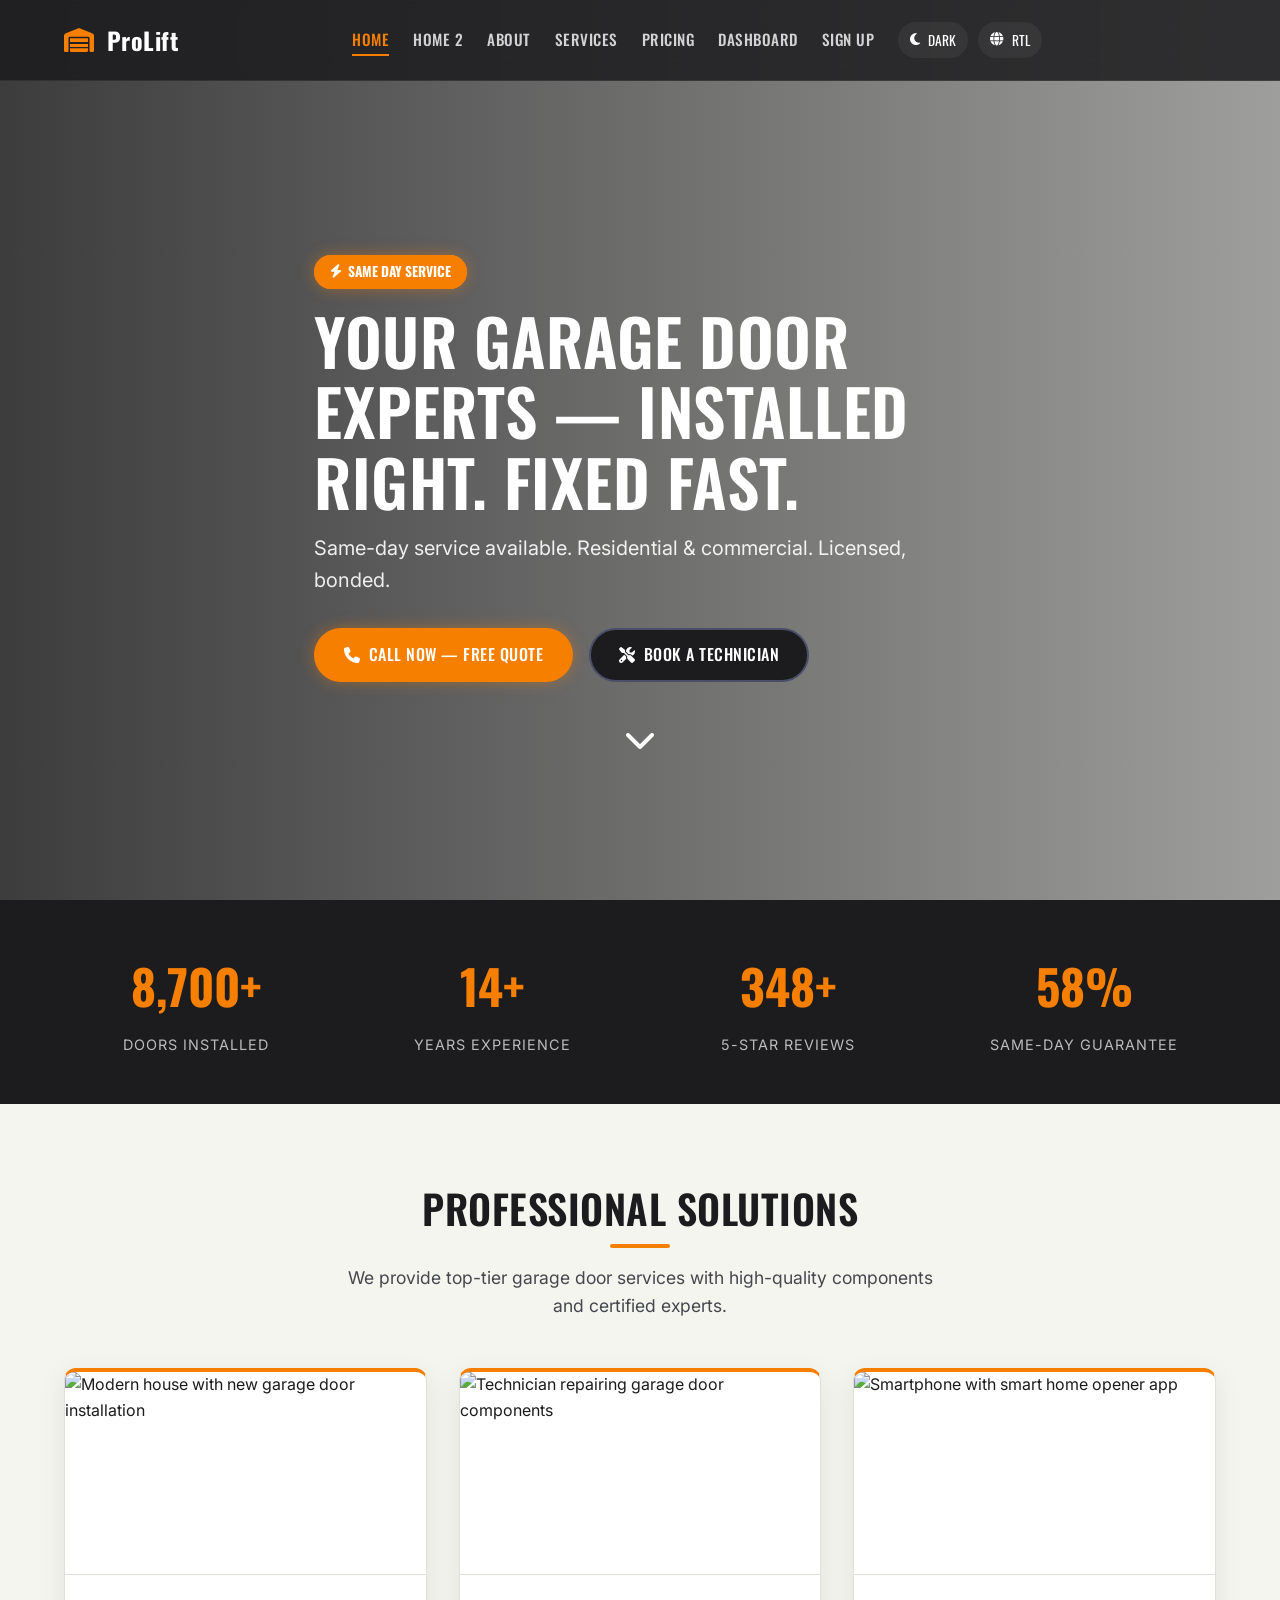
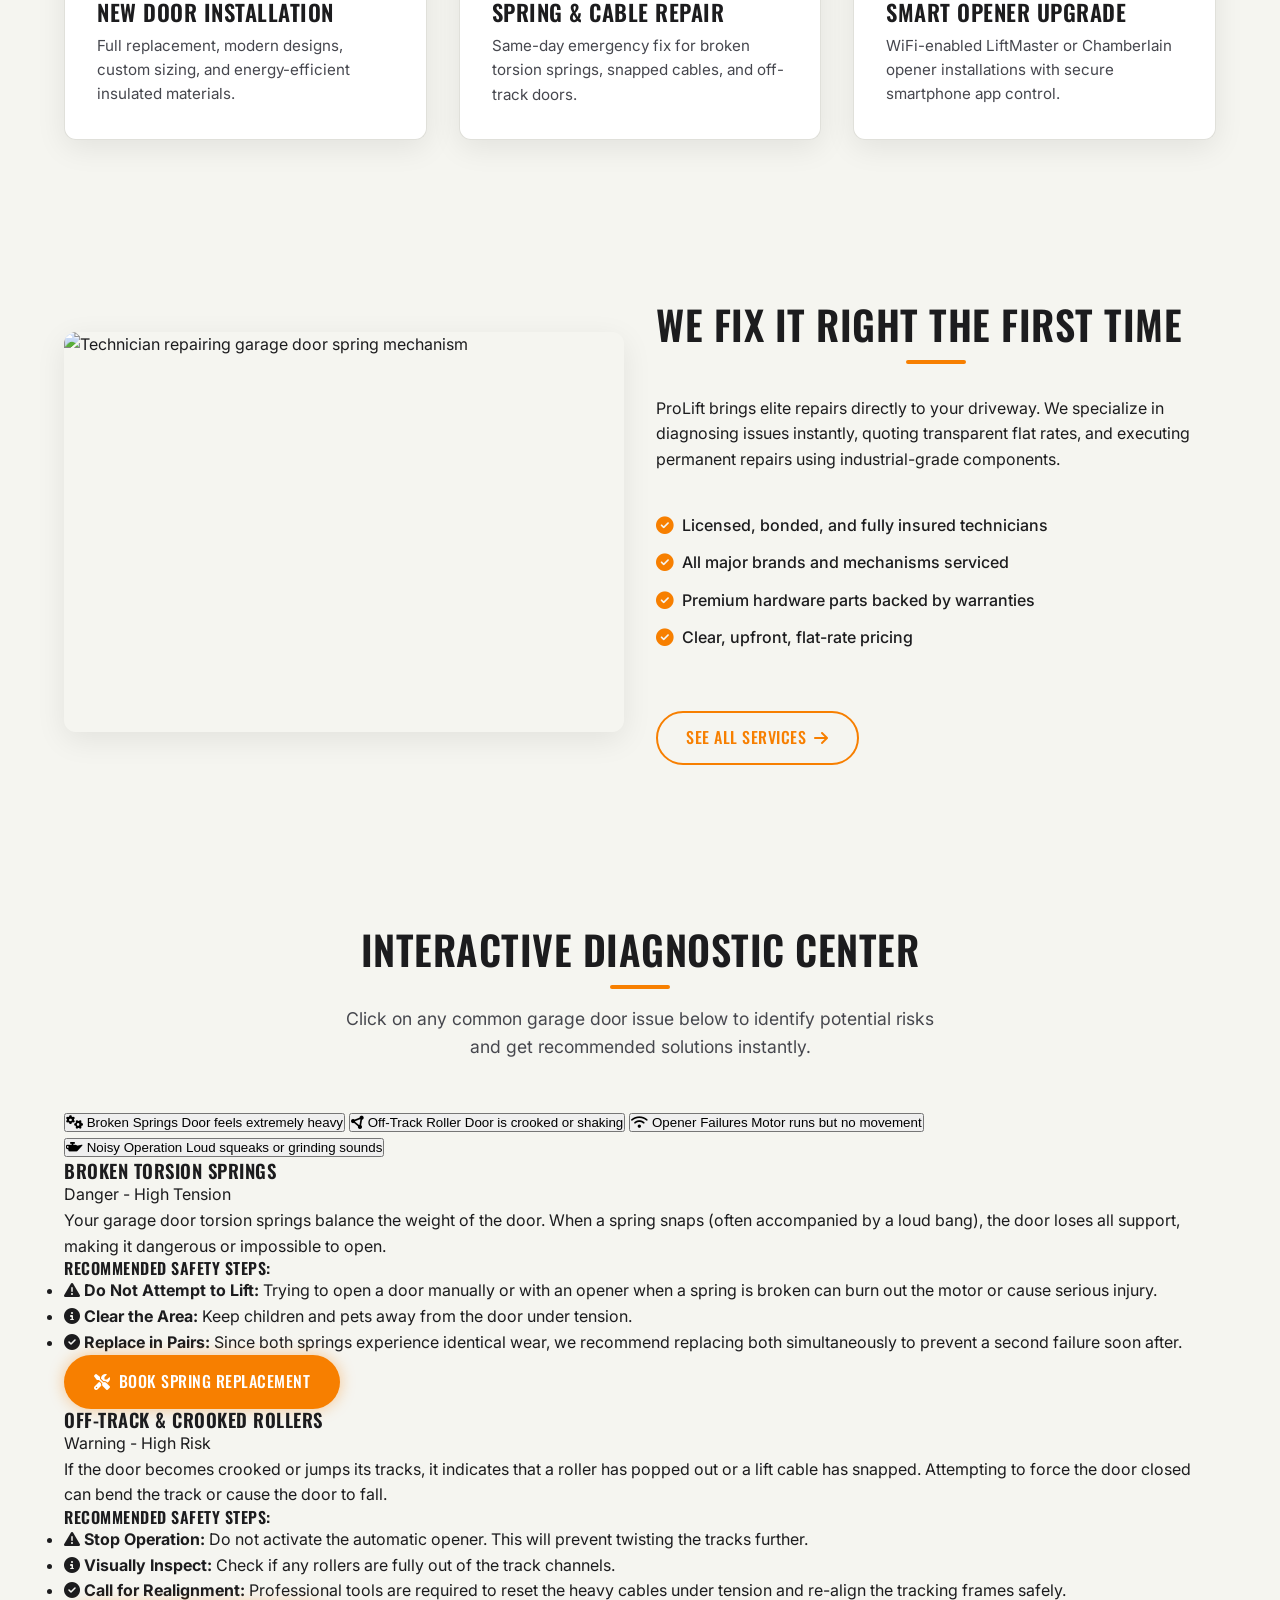
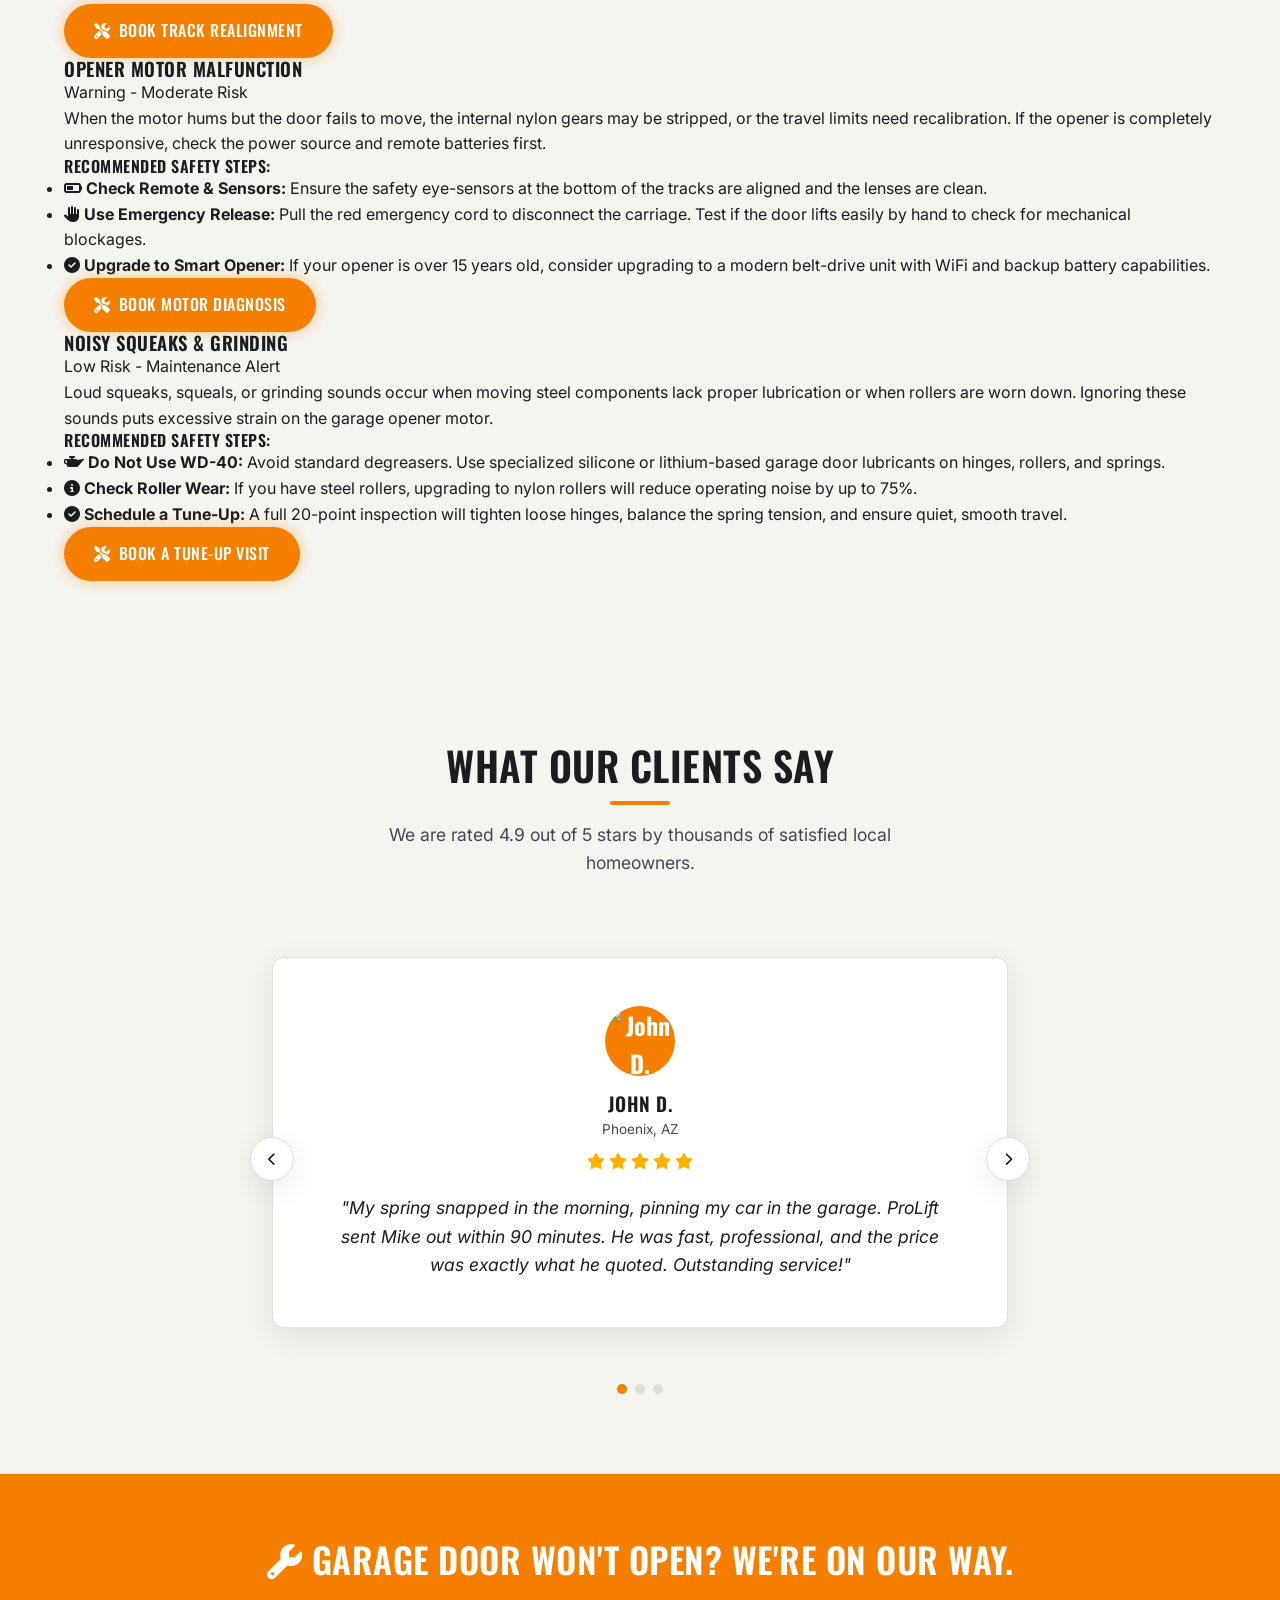
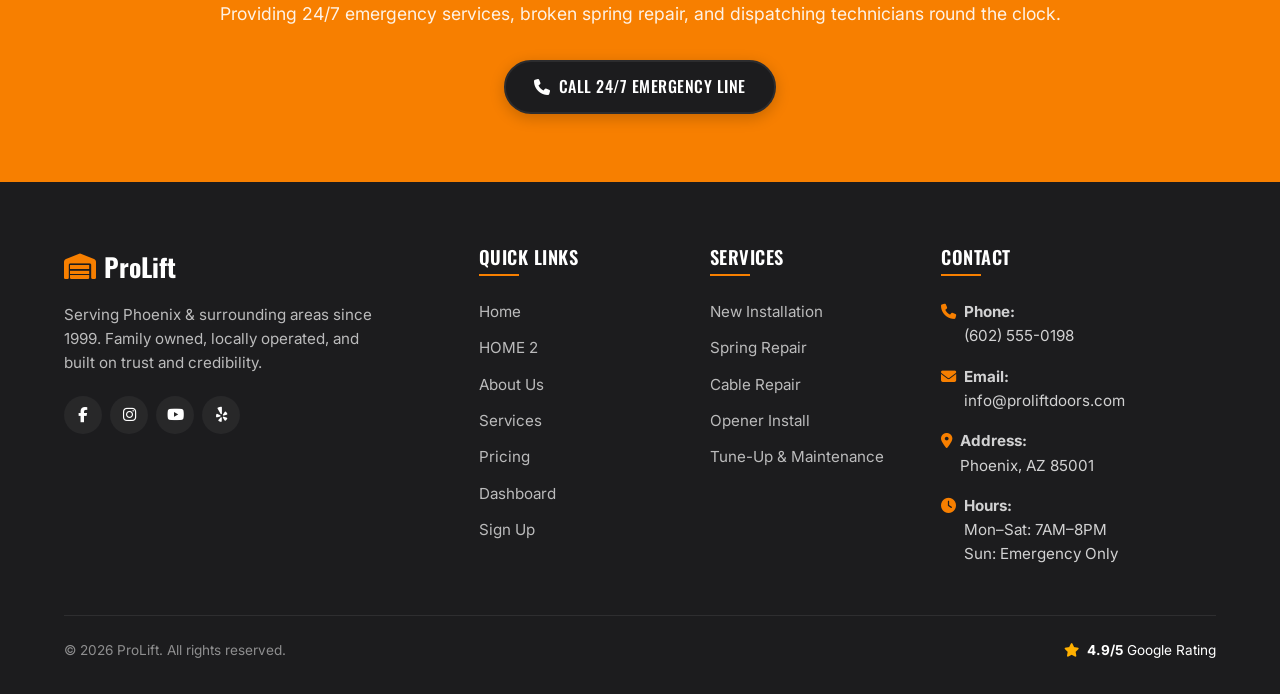
==== commit 4c0e52b6: "commit" ====
--- a/index.html
+++ b/index.html
@@ -25,7 +25,7 @@
       </a>
       <ul class="navbar-menu" id="navbar-menu">
         <li><a href="index.html" class="navbar-link" id="link-home">Home</a></li>
-        <li><a href="home1.html" class="navbar-link" id="link-home1">Home1</a></li>
+        <li><a href="home1.html" class="navbar-link" id="link-home1">HOME 2</a></li>
         <li><a href="about.html" class="navbar-link" id="link-about">About</a></li>
         <li><a href="services.html" class="navbar-link" id="link-services">Services</a></li>
         <li><a href="pricing.html" class="navbar-link" id="link-pricing">Pricing</a></li>
@@ -154,7 +154,137 @@
     </div>
   </section>
 
-  <!-- SECTION 5: TESTIMONIALS SLIDER -->
+  <!-- SECTION 5: INTERACTIVE DIAGNOSTIC CENTER -->
+  <section class="section section-alt" id="diagnostics">
+    <div class="container">
+      <div class="text-center">
+        <h2 class="section-title fade-in">Interactive Diagnostic Center</h2>
+        <p class="section-subtitle fade-in">Click on any common garage door issue below to identify potential risks and get recommended solutions instantly.</p>
+      </div>
+
+      <div class="diagnostics-layout scale-in">
+        <!-- Tabs List -->
+        <div class="diag-tabs">
+          <button class="diag-tab-btn active" data-target="spring" aria-label="Diagnose Broken Springs">
+            <span class="tab-icon"><i class="fa-solid fa-gears"></i></span>
+            <span class="tab-label">
+              <span class="tab-title">Broken Springs</span>
+              <span class="tab-desc">Door feels extremely heavy</span>
+            </span>
+          </button>
+          
+          <button class="diag-tab-btn" data-target="track" aria-label="Diagnose Off-Track Roller">
+            <span class="tab-icon"><i class="fa-solid fa-circle-nodes"></i></span>
+            <span class="tab-label">
+              <span class="tab-title">Off-Track Roller</span>
+              <span class="tab-desc">Door is crooked or shaking</span>
+            </span>
+          </button>
+
+          <button class="diag-tab-btn" data-target="opener" aria-label="Diagnose Opener Failures">
+            <span class="tab-icon"><i class="fa-solid fa-wifi"></i></span>
+            <span class="tab-label">
+              <span class="tab-title">Opener Failures</span>
+              <span class="tab-desc">Motor runs but no movement</span>
+            </span>
+          </button>
+
+          <button class="diag-tab-btn" data-target="noise" aria-label="Diagnose Noisy Operation">
+            <span class="tab-icon"><i class="fa-solid fa-oil-can"></i></span>
+            <span class="tab-label">
+              <span class="tab-title">Noisy Operation</span>
+              <span class="tab-desc">Loud squeaks or grinding sounds</span>
+            </span>
+          </button>
+        </div>
+
+        <!-- Detail Cards -->
+        <div class="diag-content-panel">
+          <!-- Spring Card -->
+          <div class="diag-detail-card active" id="diag-card-spring">
+            <div class="diag-card-header">
+              <h3 class="diag-card-title">Broken Torsion Springs</h3>
+              <span class="risk-badge risk-danger">Danger - High Tension</span>
+            </div>
+            <div class="diag-card-body">
+              <p>Your garage door torsion springs balance the weight of the door. When a spring snaps (often accompanied by a loud bang), the door loses all support, making it dangerous or impossible to open.</p>
+              <h4 class="diag-steps-title">Recommended Safety Steps:</h4>
+              <ul class="diag-steps">
+                <li class="diag-step-item"><i class="fa-solid fa-triangle-exclamation"></i> <span><strong>Do Not Attempt to Lift:</strong> Trying to open a door manually or with an opener when a spring is broken can burn out the motor or cause serious injury.</span></li>
+                <li class="diag-step-item"><i class="fa-solid fa-circle-info"></i> <span><strong>Clear the Area:</strong> Keep children and pets away from the door under tension.</span></li>
+                <li class="diag-step-item"><i class="fa-solid fa-circle-check"></i> <span><strong>Replace in Pairs:</strong> Since both springs experience identical wear, we recommend replacing both simultaneously to prevent a second failure soon after.</span></li>
+              </ul>
+            </div>
+            <div class="diag-card-footer">
+              <a href="signup.html" class="btn btn-primary" id="btn-diag-spring"><i class="fa-solid fa-screwdriver-wrench"></i> Book Spring Replacement</a>
+            </div>
+          </div>
+
+          <!-- Track Card -->
+          <div class="diag-detail-card" id="diag-card-track">
+            <div class="diag-card-header">
+              <h3 class="diag-card-title">Off-Track & Crooked Rollers</h3>
+              <span class="risk-badge risk-warning">Warning - High Risk</span>
+            </div>
+            <div class="diag-card-body">
+              <p>If the door becomes crooked or jumps its tracks, it indicates that a roller has popped out or a lift cable has snapped. Attempting to force the door closed can bend the track or cause the door to fall.</p>
+              <h4 class="diag-steps-title">Recommended Safety Steps:</h4>
+              <ul class="diag-steps">
+                <li class="diag-step-item"><i class="fa-solid fa-triangle-exclamation"></i> <span><strong>Stop Operation:</strong> Do not activate the automatic opener. This will prevent twisting the tracks further.</span></li>
+                <li class="diag-step-item"><i class="fa-solid fa-circle-info"></i> <span><strong>Visually Inspect:</strong> Check if any rollers are fully out of the track channels.</span></li>
+                <li class="diag-step-item"><i class="fa-solid fa-circle-check"></i> <span><strong>Call for Realignment:</strong> Professional tools are required to reset the heavy cables under tension and re-align the tracking frames safely.</span></li>
+              </ul>
+            </div>
+            <div class="diag-card-footer">
+              <a href="signup.html" class="btn btn-primary" id="btn-diag-track"><i class="fa-solid fa-screwdriver-wrench"></i> Book Track Realignment</a>
+            </div>
+          </div>
+
+          <!-- Opener Card -->
+          <div class="diag-detail-card" id="diag-card-opener">
+            <div class="diag-card-header">
+              <h3 class="diag-card-title">Opener Motor Malfunction</h3>
+              <span class="risk-badge risk-warning">Warning - Moderate Risk</span>
+            </div>
+            <div class="diag-card-body">
+              <p>When the motor hums but the door fails to move, the internal nylon gears may be stripped, or the travel limits need recalibration. If the opener is completely unresponsive, check the power source and remote batteries first.</p>
+              <h4 class="diag-steps-title">Recommended Safety Steps:</h4>
+              <ul class="diag-steps">
+                <li class="diag-step-item"><i class="fa-solid fa-battery-half"></i> <span><strong>Check Remote & Sensors:</strong> Ensure the safety eye-sensors at the bottom of the tracks are aligned and the lenses are clean.</span></li>
+                <li class="diag-step-item"><i class="fa-solid fa-hand"></i> <span><strong>Use Emergency Release:</strong> Pull the red emergency cord to disconnect the carriage. Test if the door lifts easily by hand to check for mechanical blockages.</span></li>
+                <li class="diag-step-item"><i class="fa-solid fa-circle-check"></i> <span><strong>Upgrade to Smart Opener:</strong> If your opener is over 15 years old, consider upgrading to a modern belt-drive unit with WiFi and backup battery capabilities.</span></li>
+              </ul>
+            </div>
+            <div class="diag-card-footer">
+              <a href="signup.html" class="btn btn-primary" id="btn-diag-opener"><i class="fa-solid fa-screwdriver-wrench"></i> Book Motor Diagnosis</a>
+            </div>
+          </div>
+
+          <!-- Noise Card -->
+          <div class="diag-detail-card" id="diag-card-noise">
+            <div class="diag-card-header">
+              <h3 class="diag-card-title">Noisy Squeaks & Grinding</h3>
+              <span class="risk-badge risk-low">Low Risk - Maintenance Alert</span>
+            </div>
+            <div class="diag-card-body">
+              <p>Loud squeaks, squeals, or grinding sounds occur when moving steel components lack proper lubrication or when rollers are worn down. Ignoring these sounds puts excessive strain on the garage opener motor.</p>
+              <h4 class="diag-steps-title">Recommended Safety Steps:</h4>
+              <ul class="diag-steps">
+                <li class="diag-step-item"><i class="fa-solid fa-oil-can"></i> <span><strong>Do Not Use WD-40:</strong> Avoid standard degreasers. Use specialized silicone or lithium-based garage door lubricants on hinges, rollers, and springs.</span></li>
+                <li class="diag-step-item"><i class="fa-solid fa-circle-info"></i> <span><strong>Check Roller Wear:</strong> If you have steel rollers, upgrading to nylon rollers will reduce operating noise by up to 75%.</span></li>
+                <li class="diag-step-item"><i class="fa-solid fa-circle-check"></i> <span><strong>Schedule a Tune-Up:</strong> A full 20-point inspection will tighten loose hinges, balance the spring tension, and ensure quiet, smooth travel.</span></li>
+              </ul>
+            </div>
+            <div class="diag-card-footer">
+              <a href="signup.html" class="btn btn-primary" id="btn-diag-noise"><i class="fa-solid fa-screwdriver-wrench"></i> Book a Tune-Up Visit</a>
+            </div>
+          </div>
+        </div>
+      </div>
+    </div>
+  </section>
+
+  <!-- SECTION 6: TESTIMONIALS SLIDER -->
   <section class="section" id="testimonials">
     <div class="container">
       <div class="text-center">
@@ -266,7 +396,7 @@
           <h3 class="footer-title">Quick Links</h3>
           <ul class="footer-links">
             <li><a href="index.html" class="footer-link">Home</a></li>
-            <li><a href="home1.html" class="footer-link">Home1</a></li>
+            <li><a href="home1.html" class="footer-link">HOME 2</a></li>
             <li><a href="about.html" class="footer-link">About Us</a></li>
             <li><a href="services.html" class="footer-link">Services</a></li>
             <li><a href="pricing.html" class="footer-link">Pricing</a></li>
--- a/css/style.css
+++ b/css/style.css
@@ -9,7 +9,7 @@
   --steel:          #4A4E69;
   --light-bg:       #F5F5F0;
   --white:          #FFFFFF;
-  --gray:           #9A9DA6;
+  --gray:           #46474e;       /* Darker gray for better contrast in light mode */
   --text:           #1C1C1E;
   --bg:             #F5F5F0;
   --card-bg:        #FFFFFF;
@@ -33,6 +33,7 @@
   --card-bg:  #1C1C1E;
   --border:   #2C2C2E;
   --light-bg: #1C1C1E;
+  --gray:     #9A9DA6;       /* Original lighter gray for dark mode */
   --shadow:   0 8px 30px rgba(0,0,0,0.4);
 }
 
@@ -2100,6 +2101,21 @@
   .split-hero-left {
     padding: calc(var(--space) * 6) calc(var(--space) * 4);
     text-align: center;
+  }
+  .split-hero-right {
+    padding: calc(var(--space) * 6) calc(var(--space) * 4);
+  }
+}
+
+@media (max-width: 576px) {
+  .split-hero-right {
+    padding: calc(var(--space) * 4) calc(var(--space) * 2);
+  }
+  .signup-card {
+    padding: calc(var(--space) * 3);
+  }
+  .social-grid {
+    grid-template-columns: 1fr !important;
   }
 }
 
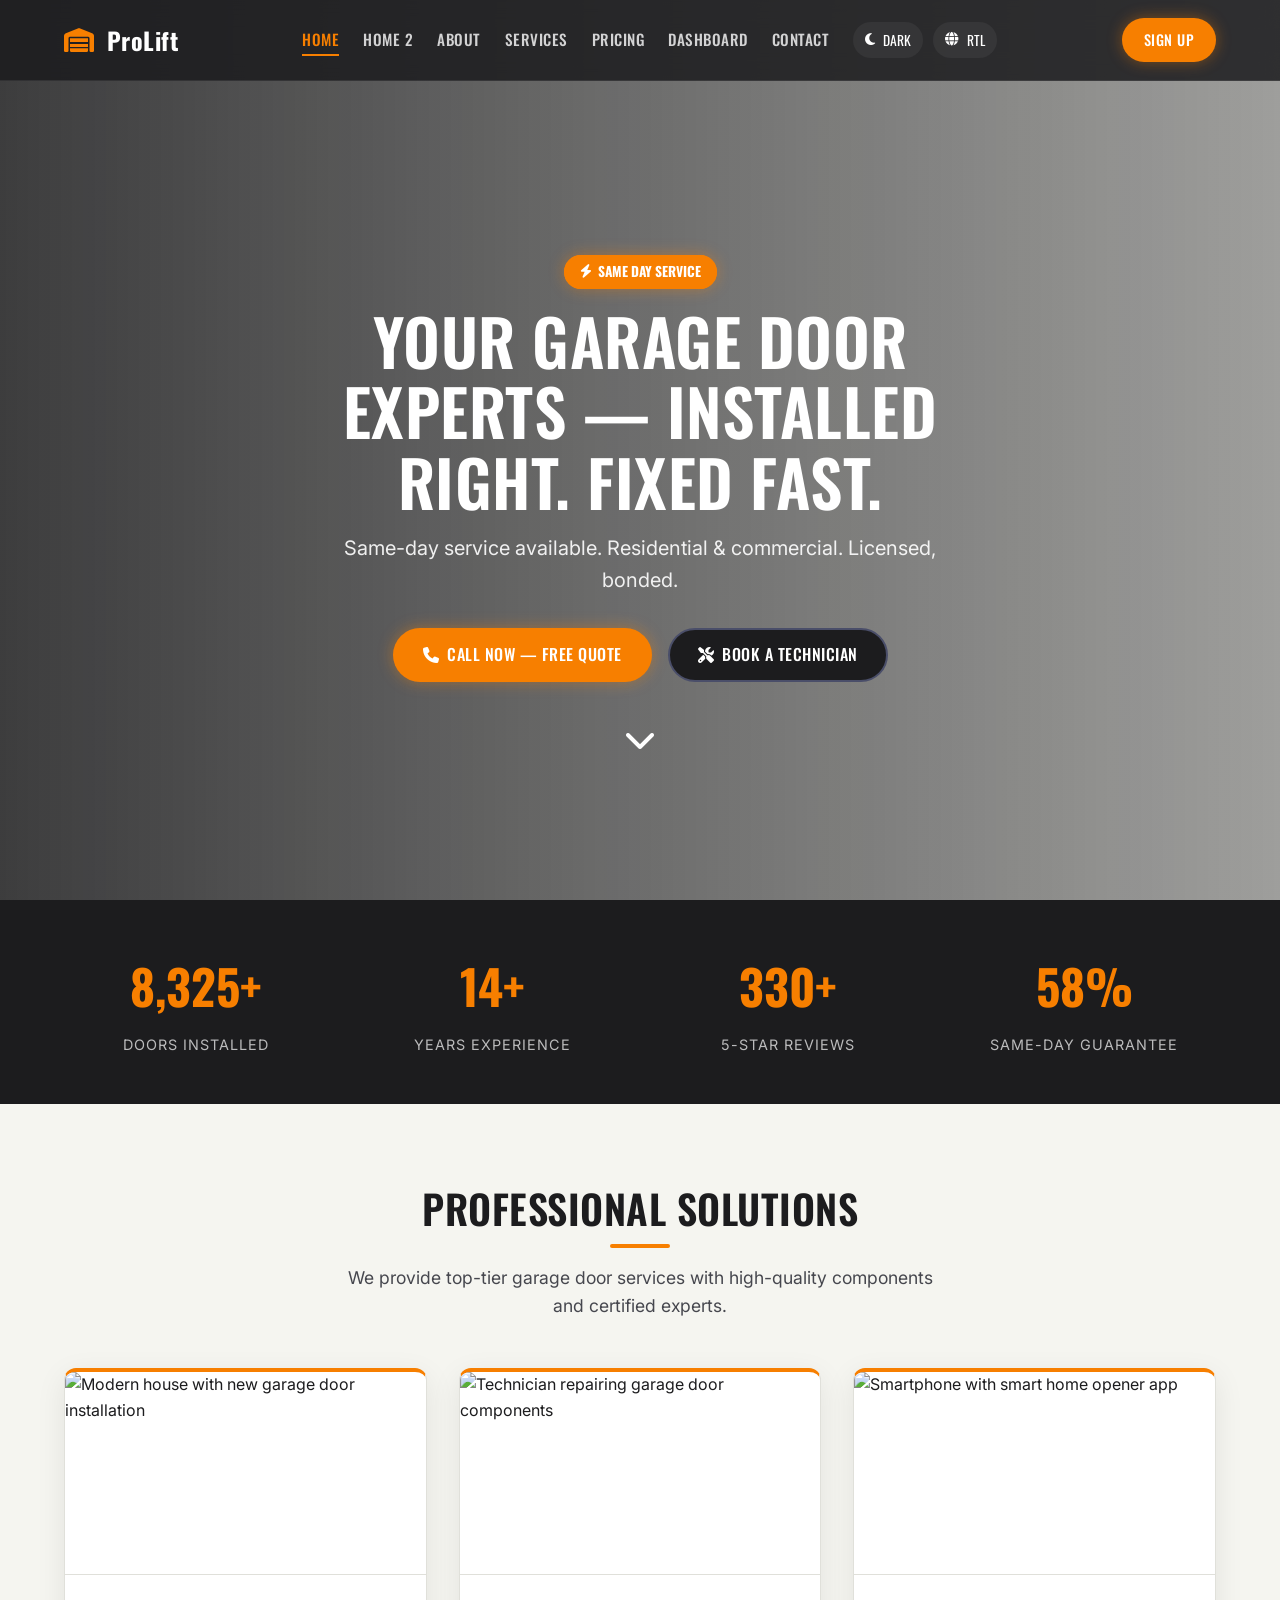
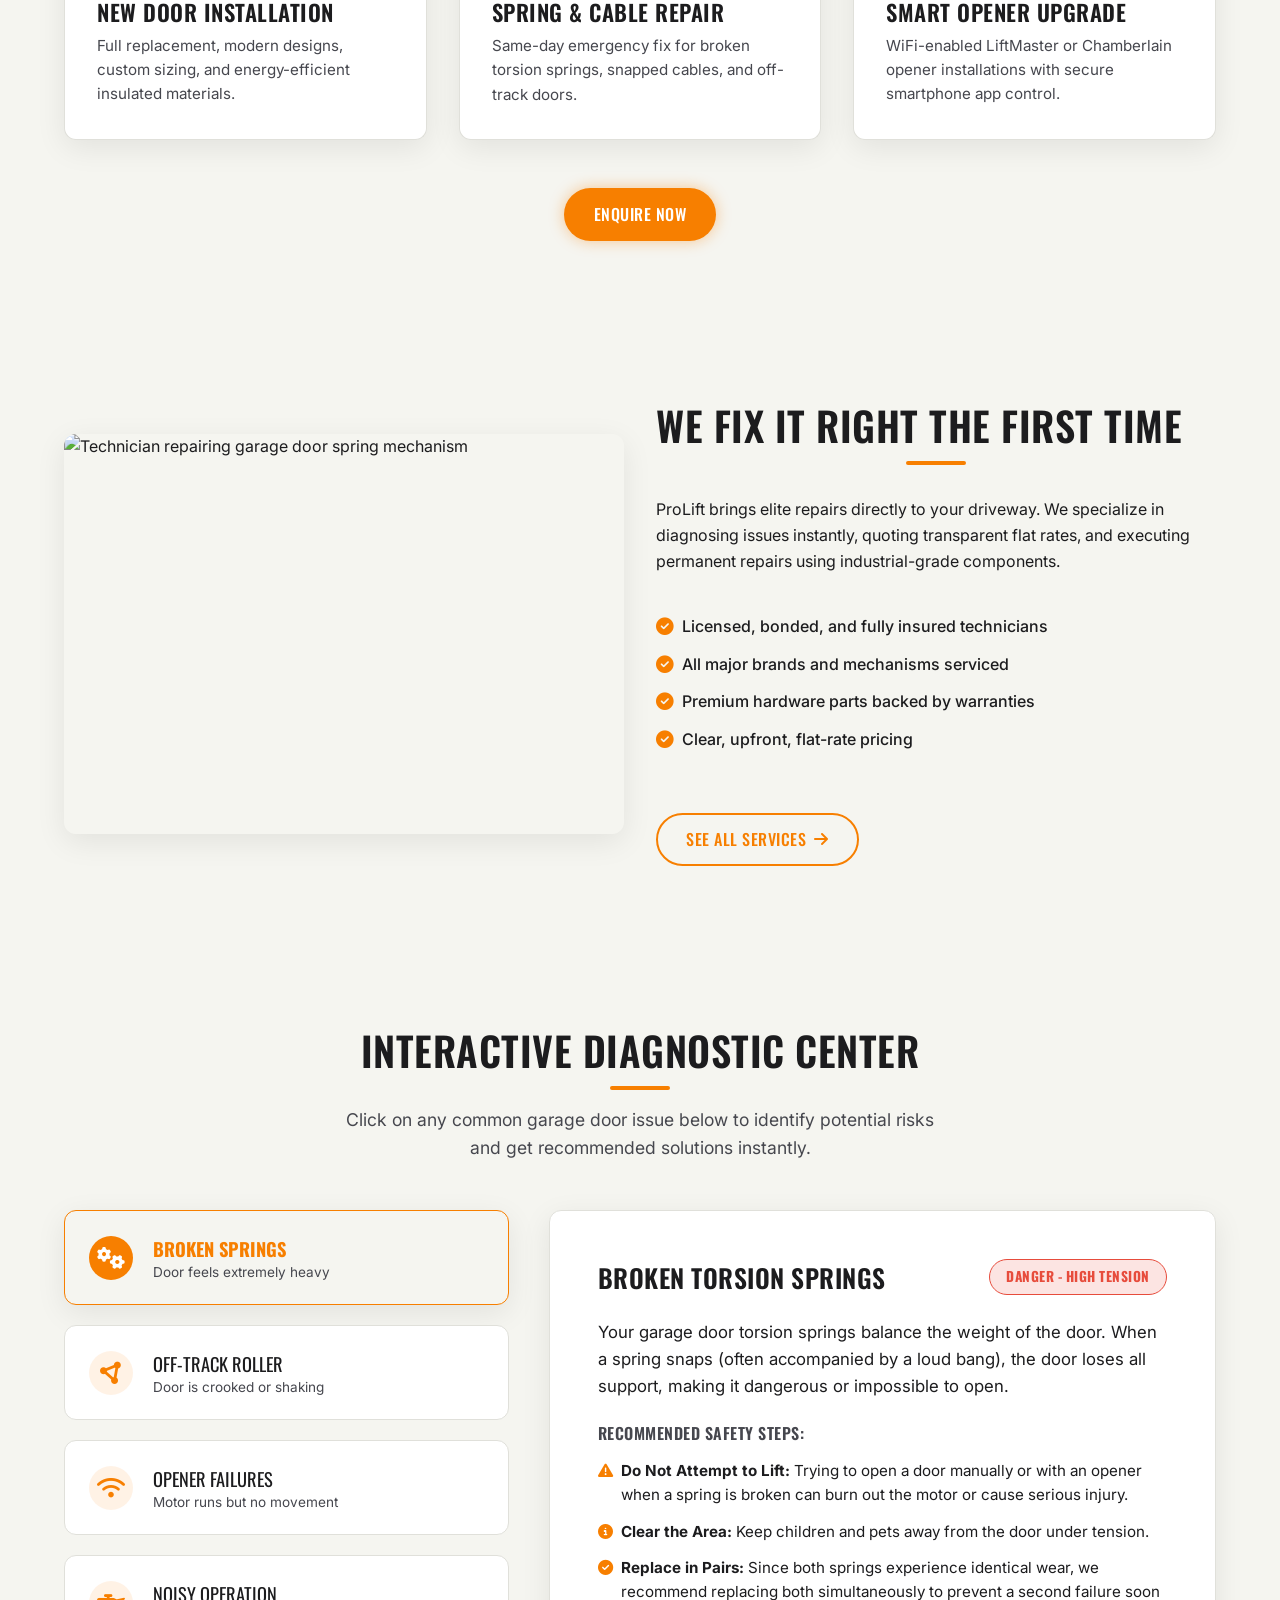
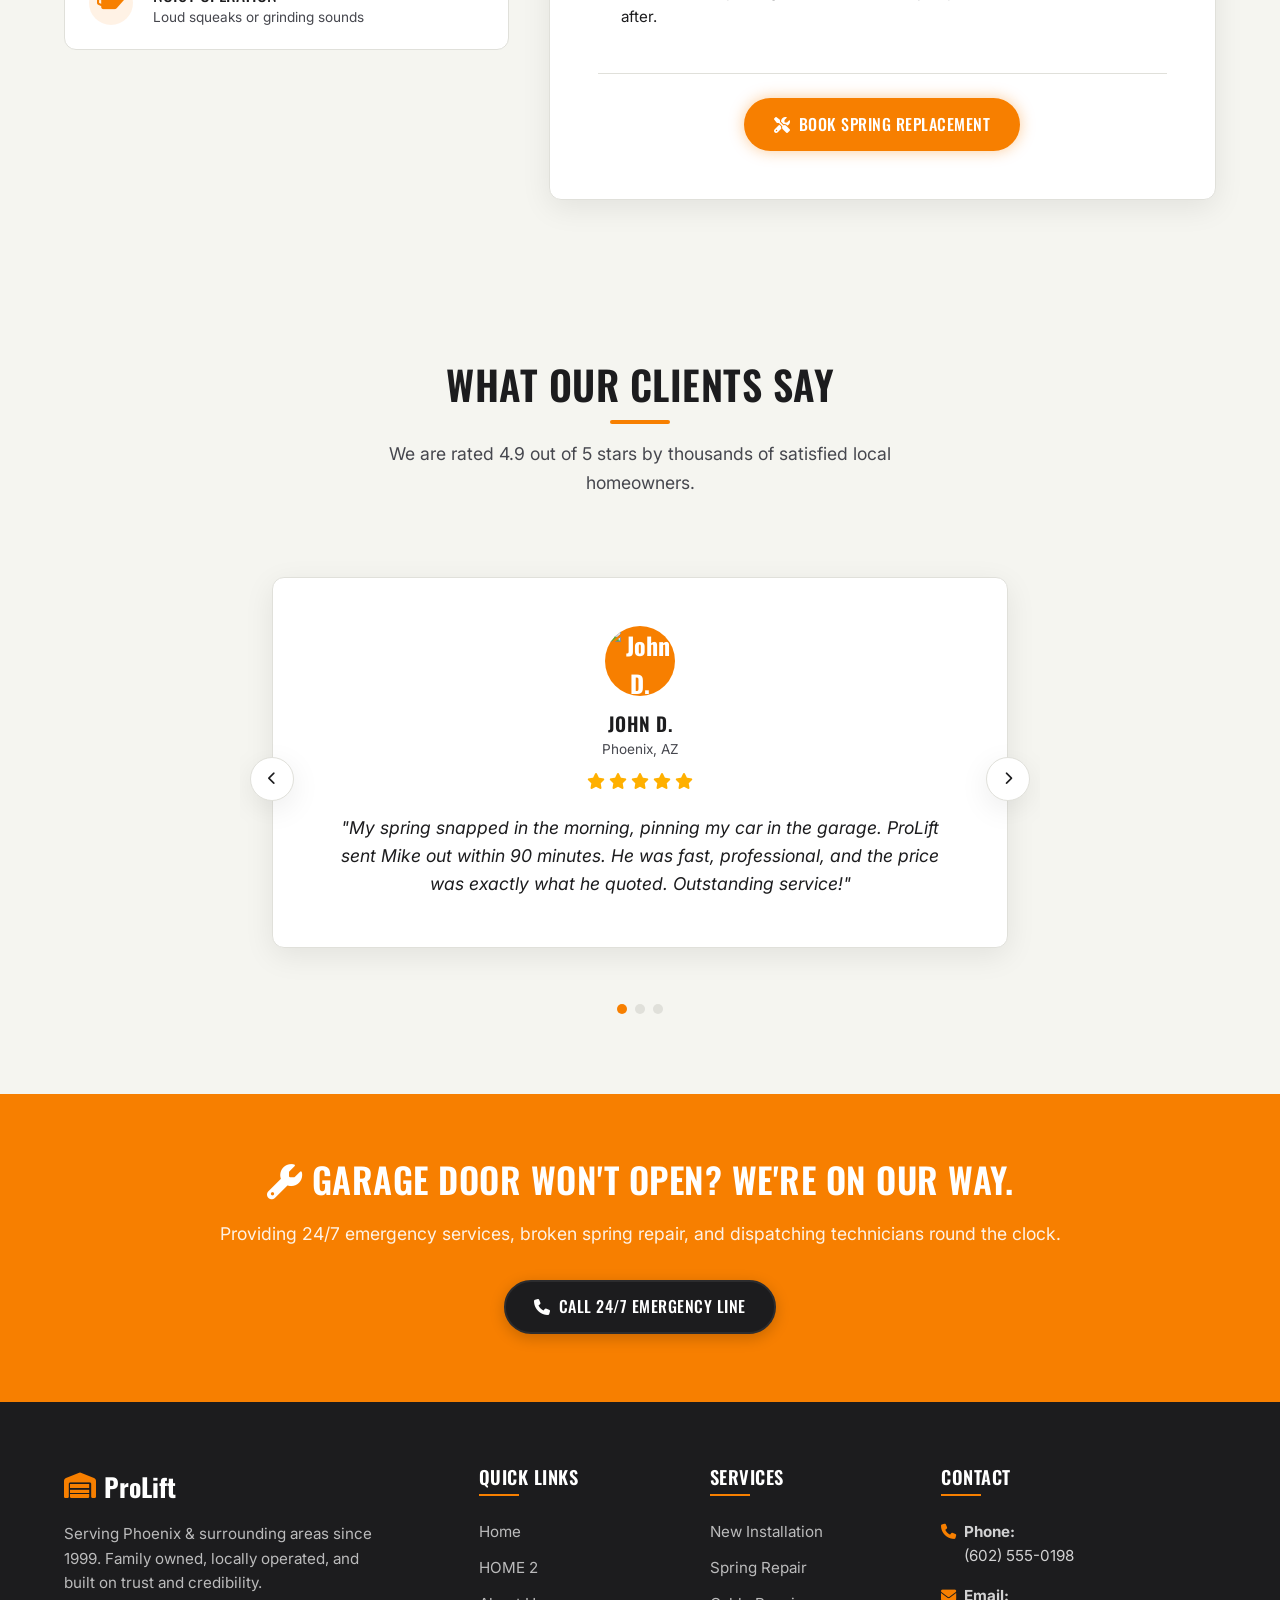
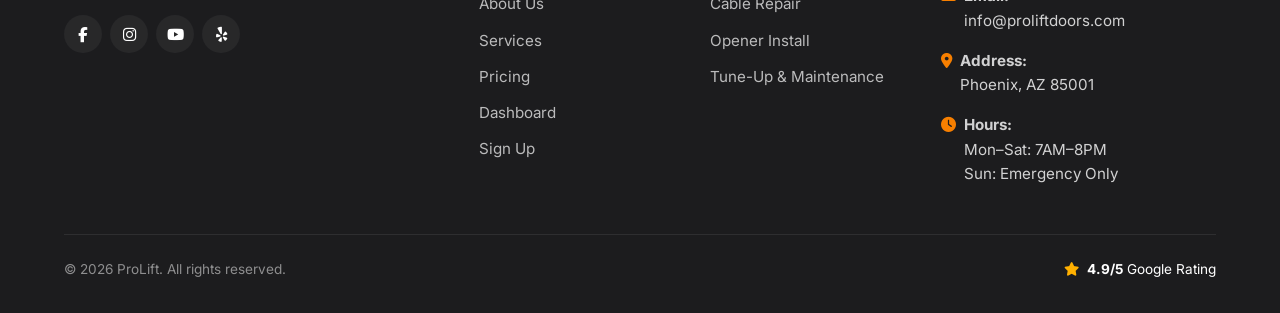
==== commit 5ce8bee4: "Initial commit" ====
--- a/index.html
+++ b/index.html
@@ -1,468 +1,474 @@
-<!DOCTYPE html>
-<html lang="en">
-<head>
-  <meta charset="UTF-8">
-  <meta name="viewport" content="width=device-width, initial-scale=1.0">
-  <title>ProLift - Professional Local Garage Door Experts</title>
-  <meta name="description" content="Your local garage door specialists. Fast repairs, professional installation, and 24/7 emergency dispatch in Phoenix. Free estimates and warranty on parts.">
-  <!-- Google Fonts -->
-  <link rel="preconnect" href="https://fonts.googleapis.com">
-  <link rel="preconnect" href="https://fonts.gstatic.com" crossorigin>
-  <!-- Font Awesome -->
-  <link rel="stylesheet" href="https://cdnjs.cloudflare.com/ajax/libs/font-awesome/6.4.0/css/all.min.css">
-  <!-- Custom CSS -->
-  <link rel="stylesheet" href="css/style.css">
-  <!-- Favicon -->
-  <link rel="icon" type="image/svg+xml" href="favicon.svg">
-</head>
-<body>
-
-  <!-- NAVIGATION BAR -->
-  <nav class="navbar" id="main-navbar">
-    <div class="container navbar-container">
-      <a href="index.html" class="navbar-brand" id="nav-logo">
-        <i class="fa-solid fa-warehouse"></i> ProLift
-      </a>
-      <ul class="navbar-menu" id="navbar-menu">
-        <li><a href="index.html" class="navbar-link" id="link-home">Home</a></li>
-        <li><a href="home1.html" class="navbar-link" id="link-home1">HOME 2</a></li>
-        <li><a href="about.html" class="navbar-link" id="link-about">About</a></li>
-        <li><a href="services.html" class="navbar-link" id="link-services">Services</a></li>
-        <li><a href="pricing.html" class="navbar-link" id="link-pricing">Pricing</a></li>
-        <li><a href="dashboard.html" class="navbar-link" id="link-dashboard">Dashboard</a></li>
-        <li><a href="signup.html" class="navbar-link" id="link-signup">Sign Up</a></li>
-        <li class="mobile-controls" style="display: flex; align-items: center; justify-content: center; gap: 10px; padding: 10px 0;">
-          <button class="control-btn" id="theme-toggle" aria-label="Toggle dark theme">
-            <i class="fa-solid fa-moon"></i> <span>Dark</span>
-          </button>
-          <button class="control-btn" id="rtl-toggle" aria-label="Toggle RTL direction">
-            <i class="fa-solid fa-globe"></i> <span>RTL</span>
-          </button>
-        </li>
-      </ul>
-      <div class="navbar-controls">
-        <button class="hamburger" id="hamburger-btn" aria-label="Menu">
-          <i class="fa-solid fa-bars"></i>
-        </button>
-      </div>
-    </div>
-  </nav>
-
-  <!-- SECTION 1: HERO -->
-  <header class="hero-home">
-    <div class="hero-home-bg"></div>
-    <div class="container hero-home-content">
-      <div class="badge-pulse fade-in" id="hero-badge">
-        <i class="fa-solid fa-bolt"></i> Same Day Service
-      </div>
-      <h1 class="fade-in-up" id="hero-title">Your Garage Door Experts — Installed Right. Fixed Fast.</h1>
-      <p class="fade-in-up" id="hero-subtitle">Same-day service available. Residential & commercial. Licensed, bonded.</p>
-      <div class="hero-buttons fade-in-up" id="hero-ctas">
-        <a href="tel:6025550198" class="btn btn-primary" id="btn-call-quote">
-          <i class="fa-solid fa-phone"></i> Call Now — Free Quote
-        </a>
-        <a href="signup.html" class="btn btn-secondary" id="btn-book-tech">
-          <i class="fa-solid fa-screwdriver-wrench"></i> Book a Technician
-        </a>
-      </div>
-      <div class="text-center">
-        <a href="#stats" class="bounce-arrow" aria-label="Scroll down">
-          <i class="fa-solid fa-chevron-down"></i>
-        </a>
-      </div>
-    </div>
-  </header>
-
-  <!-- SECTION 2: TRUST STATS BAR -->
-  <section class="stats-bar" id="stats">
-    <div class="container stats-container stagger-grid">
-      <div class="stat-item scale-in">
-        <div class="stat-number" data-target="15000" data-suffix="+">0</div>
-        <div class="stat-label">Doors Installed</div>
-      </div>
-      <div class="stat-item scale-in">
-        <div class="stat-number" data-target="25" data-suffix="+">0</div>
-        <div class="stat-label">Years Experience</div>
-      </div>
-      <div class="stat-item scale-in">
-        <div class="stat-number" data-target="500" data-suffix="+">0</div>
-        <div class="stat-label">5-Star Reviews</div>
-      </div>
-      <div class="stat-item scale-in">
-        <div class="stat-number" data-target="100" data-suffix="%">0</div>
-        <div class="stat-label">Same-Day Guarantee</div>
-      </div>
-    </div>
-  </section>
-
-  <!-- SECTION 3: SERVICES HIGHLIGHT GRID -->
-  <section class="section" id="services-highlight">
-    <div class="container">
-      <div class="text-center">
-        <h2 class="section-title fade-in">Professional Solutions</h2>
-        <p class="section-subtitle fade-in">We provide top-tier garage door services with high-quality components and certified experts.</p>
-      </div>
-      
-      <div class="grid-3 stagger-grid">
-        <!-- Service Card 1 -->
-        <div class="card card-top-accent fade-in-up">
-          <div class="card-image-container">
-            <img src="https://images.unsplash.com/photo-1558036117-15d82a90b9b1?auto=format&fit=crop&w=600&h=400&q=80" alt="Modern house with new garage door installation">
-          </div>
-          <h3 class="card-title">New Door Installation</h3>
-          <p class="card-description">Full replacement, modern designs, custom sizing, and energy-efficient insulated materials.</p>
-        </div>
-        <!-- Service Card 2 -->
-        <div class="card card-top-accent fade-in-up">
-          <div class="card-image-container">
-            <img src="https://images.unsplash.com/photo-1621905251189-08b45d6a269e?auto=format&fit=crop&w=600&h=400&q=80" alt="Technician repairing garage door components">
-          </div>
-          <h3 class="card-title">Spring & Cable Repair</h3>
-          <p class="card-description">Same-day emergency fix for broken torsion springs, snapped cables, and off-track doors.</p>
-        </div>
-        <!-- Service Card 3 -->
-        <div class="card card-top-accent fade-in-up">
-          <div class="card-image-container">
-            <img src="https://images.unsplash.com/photo-1558002038-1055907df827?auto=format&fit=crop&w=600&h=400&q=80" alt="Smartphone with smart home opener app">
-          </div>
-          <h3 class="card-title">Smart Opener Upgrade</h3>
-          <p class="card-description">WiFi-enabled LiftMaster or Chamberlain opener installations with secure smartphone app control.</p>
-        </div>
-      </div>
-    </div>
-  </section>
-
-  <!-- SECTION 4: IMAGE + TEXT SPLIT -->
-  <section class="section section-alt" id="about-split">
-    <div class="container grid-2">
-      <div class="split-image-container fade-in-left">
-        <img src="https://images.unsplash.com/photo-1504307651254-35680f356dfd" alt="Technician repairing garage door spring mechanism">
-      </div>
-      <div class="split-content fade-in-right">
-        <h2 class="section-title" style="margin-left: 0; text-align: start;">We Fix It Right The First Time</h2>
-        <p>ProLift brings elite repairs directly to your driveway. We specialize in diagnosing issues instantly, quoting transparent flat rates, and executing permanent repairs using industrial-grade components.</p>
-        <ul class="checklist">
-          <li class="checklist-item"><i class="fa-solid fa-circle-check"></i> Licensed, bonded, and fully insured technicians</li>
-          <li class="checklist-item"><i class="fa-solid fa-circle-check"></i> All major brands and mechanisms serviced</li>
-          <li class="checklist-item"><i class="fa-solid fa-circle-check"></i> Premium hardware parts backed by warranties</li>
-          <li class="checklist-item"><i class="fa-solid fa-circle-check"></i> Clear, upfront, flat-rate pricing</li>
-        </ul>
-        <div>
-          <a href="services.html" class="btn btn-outline-primary" style="margin-top: var(--space);">See All Services <i class="fa-solid fa-arrow-right"></i></a>
-        </div>
-      </div>
-    </div>
-  </section>
-
-  <!-- SECTION 5: INTERACTIVE DIAGNOSTIC CENTER -->
-  <section class="section section-alt" id="diagnostics">
-    <div class="container">
-      <div class="text-center">
-        <h2 class="section-title fade-in">Interactive Diagnostic Center</h2>
-        <p class="section-subtitle fade-in">Click on any common garage door issue below to identify potential risks and get recommended solutions instantly.</p>
-      </div>
-
-      <div class="diagnostics-layout scale-in">
-        <!-- Tabs List -->
-        <div class="diag-tabs">
-          <button class="diag-tab-btn active" data-target="spring" aria-label="Diagnose Broken Springs">
-            <span class="tab-icon"><i class="fa-solid fa-gears"></i></span>
-            <span class="tab-label">
-              <span class="tab-title">Broken Springs</span>
-              <span class="tab-desc">Door feels extremely heavy</span>
-            </span>
-          </button>
-          
-          <button class="diag-tab-btn" data-target="track" aria-label="Diagnose Off-Track Roller">
-            <span class="tab-icon"><i class="fa-solid fa-circle-nodes"></i></span>
-            <span class="tab-label">
-              <span class="tab-title">Off-Track Roller</span>
-              <span class="tab-desc">Door is crooked or shaking</span>
-            </span>
-          </button>
-
-          <button class="diag-tab-btn" data-target="opener" aria-label="Diagnose Opener Failures">
-            <span class="tab-icon"><i class="fa-solid fa-wifi"></i></span>
-            <span class="tab-label">
-              <span class="tab-title">Opener Failures</span>
-              <span class="tab-desc">Motor runs but no movement</span>
-            </span>
-          </button>
-
-          <button class="diag-tab-btn" data-target="noise" aria-label="Diagnose Noisy Operation">
-            <span class="tab-icon"><i class="fa-solid fa-oil-can"></i></span>
-            <span class="tab-label">
-              <span class="tab-title">Noisy Operation</span>
-              <span class="tab-desc">Loud squeaks or grinding sounds</span>
-            </span>
-          </button>
-        </div>
-
-        <!-- Detail Cards -->
-        <div class="diag-content-panel">
-          <!-- Spring Card -->
-          <div class="diag-detail-card active" id="diag-card-spring">
-            <div class="diag-card-header">
-              <h3 class="diag-card-title">Broken Torsion Springs</h3>
-              <span class="risk-badge risk-danger">Danger - High Tension</span>
-            </div>
-            <div class="diag-card-body">
-              <p>Your garage door torsion springs balance the weight of the door. When a spring snaps (often accompanied by a loud bang), the door loses all support, making it dangerous or impossible to open.</p>
-              <h4 class="diag-steps-title">Recommended Safety Steps:</h4>
-              <ul class="diag-steps">
-                <li class="diag-step-item"><i class="fa-solid fa-triangle-exclamation"></i> <span><strong>Do Not Attempt to Lift:</strong> Trying to open a door manually or with an opener when a spring is broken can burn out the motor or cause serious injury.</span></li>
-                <li class="diag-step-item"><i class="fa-solid fa-circle-info"></i> <span><strong>Clear the Area:</strong> Keep children and pets away from the door under tension.</span></li>
-                <li class="diag-step-item"><i class="fa-solid fa-circle-check"></i> <span><strong>Replace in Pairs:</strong> Since both springs experience identical wear, we recommend replacing both simultaneously to prevent a second failure soon after.</span></li>
-              </ul>
-            </div>
-            <div class="diag-card-footer">
-              <a href="signup.html" class="btn btn-primary" id="btn-diag-spring"><i class="fa-solid fa-screwdriver-wrench"></i> Book Spring Replacement</a>
-            </div>
-          </div>
-
-          <!-- Track Card -->
-          <div class="diag-detail-card" id="diag-card-track">
-            <div class="diag-card-header">
-              <h3 class="diag-card-title">Off-Track & Crooked Rollers</h3>
-              <span class="risk-badge risk-warning">Warning - High Risk</span>
-            </div>
-            <div class="diag-card-body">
-              <p>If the door becomes crooked or jumps its tracks, it indicates that a roller has popped out or a lift cable has snapped. Attempting to force the door closed can bend the track or cause the door to fall.</p>
-              <h4 class="diag-steps-title">Recommended Safety Steps:</h4>
-              <ul class="diag-steps">
-                <li class="diag-step-item"><i class="fa-solid fa-triangle-exclamation"></i> <span><strong>Stop Operation:</strong> Do not activate the automatic opener. This will prevent twisting the tracks further.</span></li>
-                <li class="diag-step-item"><i class="fa-solid fa-circle-info"></i> <span><strong>Visually Inspect:</strong> Check if any rollers are fully out of the track channels.</span></li>
-                <li class="diag-step-item"><i class="fa-solid fa-circle-check"></i> <span><strong>Call for Realignment:</strong> Professional tools are required to reset the heavy cables under tension and re-align the tracking frames safely.</span></li>
-              </ul>
-            </div>
-            <div class="diag-card-footer">
-              <a href="signup.html" class="btn btn-primary" id="btn-diag-track"><i class="fa-solid fa-screwdriver-wrench"></i> Book Track Realignment</a>
-            </div>
-          </div>
-
-          <!-- Opener Card -->
-          <div class="diag-detail-card" id="diag-card-opener">
-            <div class="diag-card-header">
-              <h3 class="diag-card-title">Opener Motor Malfunction</h3>
-              <span class="risk-badge risk-warning">Warning - Moderate Risk</span>
-            </div>
-            <div class="diag-card-body">
-              <p>When the motor hums but the door fails to move, the internal nylon gears may be stripped, or the travel limits need recalibration. If the opener is completely unresponsive, check the power source and remote batteries first.</p>
-              <h4 class="diag-steps-title">Recommended Safety Steps:</h4>
-              <ul class="diag-steps">
-                <li class="diag-step-item"><i class="fa-solid fa-battery-half"></i> <span><strong>Check Remote & Sensors:</strong> Ensure the safety eye-sensors at the bottom of the tracks are aligned and the lenses are clean.</span></li>
-                <li class="diag-step-item"><i class="fa-solid fa-hand"></i> <span><strong>Use Emergency Release:</strong> Pull the red emergency cord to disconnect the carriage. Test if the door lifts easily by hand to check for mechanical blockages.</span></li>
-                <li class="diag-step-item"><i class="fa-solid fa-circle-check"></i> <span><strong>Upgrade to Smart Opener:</strong> If your opener is over 15 years old, consider upgrading to a modern belt-drive unit with WiFi and backup battery capabilities.</span></li>
-              </ul>
-            </div>
-            <div class="diag-card-footer">
-              <a href="signup.html" class="btn btn-primary" id="btn-diag-opener"><i class="fa-solid fa-screwdriver-wrench"></i> Book Motor Diagnosis</a>
-            </div>
-          </div>
-
-          <!-- Noise Card -->
-          <div class="diag-detail-card" id="diag-card-noise">
-            <div class="diag-card-header">
-              <h3 class="diag-card-title">Noisy Squeaks & Grinding</h3>
-              <span class="risk-badge risk-low">Low Risk - Maintenance Alert</span>
-            </div>
-            <div class="diag-card-body">
-              <p>Loud squeaks, squeals, or grinding sounds occur when moving steel components lack proper lubrication or when rollers are worn down. Ignoring these sounds puts excessive strain on the garage opener motor.</p>
-              <h4 class="diag-steps-title">Recommended Safety Steps:</h4>
-              <ul class="diag-steps">
-                <li class="diag-step-item"><i class="fa-solid fa-oil-can"></i> <span><strong>Do Not Use WD-40:</strong> Avoid standard degreasers. Use specialized silicone or lithium-based garage door lubricants on hinges, rollers, and springs.</span></li>
-                <li class="diag-step-item"><i class="fa-solid fa-circle-info"></i> <span><strong>Check Roller Wear:</strong> If you have steel rollers, upgrading to nylon rollers will reduce operating noise by up to 75%.</span></li>
-                <li class="diag-step-item"><i class="fa-solid fa-circle-check"></i> <span><strong>Schedule a Tune-Up:</strong> A full 20-point inspection will tighten loose hinges, balance the spring tension, and ensure quiet, smooth travel.</span></li>
-              </ul>
-            </div>
-            <div class="diag-card-footer">
-              <a href="signup.html" class="btn btn-primary" id="btn-diag-noise"><i class="fa-solid fa-screwdriver-wrench"></i> Book a Tune-Up Visit</a>
-            </div>
-          </div>
-        </div>
-      </div>
-    </div>
-  </section>
-
-  <!-- SECTION 6: TESTIMONIALS SLIDER -->
-  <section class="section" id="testimonials">
-    <div class="container">
-      <div class="text-center">
-        <h2 class="section-title fade-in">What Our Clients Say</h2>
-        <p class="section-subtitle fade-in">We are rated 4.9 out of 5 stars by thousands of satisfied local homeowners.</p>
-      </div>
-
-      <div class="slider-wrapper scale-in">
-        <div class="slider-track" id="slider-track">
-          <!-- Slide 1 -->
-          <div class="slide">
-            <div class="testimonial-card">
-              <div class="testimonial-avatar">
-                <img src="https://images.unsplash.com/photo-1507003211169-0a1dd7228f2d?auto=format&fit=crop&w=150&h=150&q=80" alt="John D.">
-              </div>
-              <h3 class="testimonial-name">John D.</h3>
-              <div class="testimonial-meta">Phoenix, AZ</div>
-              <div class="testimonial-stars">
-                <i class="fa-solid fa-star"></i>
-                <i class="fa-solid fa-star"></i>
-                <i class="fa-solid fa-star"></i>
-                <i class="fa-solid fa-star"></i>
-                <i class="fa-solid fa-star"></i>
-              </div>
-              <p class="testimonial-quote">"My spring snapped in the morning, pinning my car in the garage. ProLift sent Mike out within 90 minutes. He was fast, professional, and the price was exactly what he quoted. Outstanding service!"</p>
-            </div>
-          </div>
-          <!-- Slide 2 -->
-          <div class="slide">
-            <div class="testimonial-card">
-              <div class="testimonial-avatar">
-                <img src="https://images.unsplash.com/photo-1494790108377-be9c29b29330?auto=format&fit=crop&w=150&h=150&q=80" alt="Sarah M.">
-              </div>
-              <h3 class="testimonial-name">Sarah M.</h3>
-              <div class="testimonial-meta">Scottsdale, AZ</div>
-              <div class="testimonial-stars">
-                <i class="fa-solid fa-star"></i>
-                <i class="fa-solid fa-star"></i>
-                <i class="fa-solid fa-star"></i>
-                <i class="fa-solid fa-star"></i>
-                <i class="fa-solid fa-star"></i>
-              </div>
-              <p class="testimonial-quote">"Excellent experience upgrading to a new insulated carriage door. The curb appeal of my home has completely changed. The team cleaned up perfectly and programmed all our smart openers."</p>
-            </div>
-          </div>
-          <!-- Slide 3 -->
-          <div class="slide">
-            <div class="testimonial-card">
-              <div class="testimonial-avatar">
-                <img src="https://images.unsplash.com/photo-1500648767791-00dcc994a43e?auto=format&fit=crop&w=150&h=150&q=80" alt="Robert K.">
-              </div>
-              <h3 class="testimonial-name">Robert K.</h3>
-              <div class="testimonial-meta">Tempe, AZ</div>
-              <div class="testimonial-stars">
-                <i class="fa-solid fa-star"></i>
-                <i class="fa-solid fa-star"></i>
-                <i class="fa-solid fa-star"></i>
-                <i class="fa-solid fa-star"></i>
-                <i class="fa-solid fa-star"></i>
-              </div>
-              <p class="testimonial-quote">"Highly recommend their annual tune-up. They adjusted the tracks, aligned the sensors, and lubricated the rollers. The door runs quieter than it has in ten years. Great value!"</p>
-            </div>
-          </div>
-        </div>
-
-        <!-- Navigation Buttons -->
-        <button class="slider-btn slider-btn-prev" id="slider-prev" aria-label="Previous slide">
-          <i class="fa-solid fa-chevron-left"></i>
-        </button>
-        <button class="slider-btn slider-btn-next" id="slider-next" aria-label="Next slide">
-          <i class="fa-solid fa-chevron-right"></i>
-        </button>
-
-        <!-- Dots -->
-        <div class="slider-dots" id="slider-dots"></div>
-      </div>
-    </div>
-  </section>
-
-  <!-- SECTION 6: EMERGENCY CTA BANNER -->
-  <section class="emergency-banner" id="emergency">
-    <div class="container scale-in">
-      <h2><span class="spinning-wrench"><i class="fa-solid fa-wrench"></i></span> Garage Door Won't Open? We're On Our Way.</h2>
-      <p>Providing 24/7 emergency services, broken spring repair, and dispatching technicians round the clock.</p>
-      <a href="tel:6025550198" class="btn btn-secondary btn-primary" style="background-color: var(--charcoal); color: var(--white); border-color: var(--charcoal-2);">
-        <i class="fa-solid fa-phone"></i> Call 24/7 Emergency Line
-      </a>
-    </div>
-  </section>
-
-  <!-- FOOTER -->
-  <footer class="footer">
-    <div class="container">
-      <div class="footer-top">
-        <div class="footer-about">
-          <div class="footer-logo">
-            <i class="fa-solid fa-warehouse"></i> ProLift
-          </div>
-          <p>Serving Phoenix & surrounding areas since 1999. Family owned, locally operated, and built on trust and credibility.</p>
-          <div class="social-links">
-            <a href="#" class="social-icon" aria-label="Facebook"><i class="fa-brands fa-facebook-f"></i></a>
-            <a href="#" class="social-icon" aria-label="Instagram"><i class="fa-brands fa-instagram"></i></a>
-            <a href="#" class="social-icon" aria-label="YouTube"><i class="fa-brands fa-youtube"></i></a>
-            <a href="#" class="social-icon" aria-label="Yelp"><i class="fa-brands fa-yelp"></i></a>
-          </div>
-        </div>
-        
-        <div>
-          <h3 class="footer-title">Quick Links</h3>
-          <ul class="footer-links">
-            <li><a href="index.html" class="footer-link">Home</a></li>
-            <li><a href="home1.html" class="footer-link">HOME 2</a></li>
-            <li><a href="about.html" class="footer-link">About Us</a></li>
-            <li><a href="services.html" class="footer-link">Services</a></li>
-            <li><a href="pricing.html" class="footer-link">Pricing</a></li>
-            <li><a href="dashboard.html" class="footer-link">Dashboard</a></li>
-            <li><a href="signup.html" class="footer-link">Sign Up</a></li>
-          </ul>
-        </div>
-
-        <div>
-          <h3 class="footer-title">Services</h3>
-          <ul class="footer-links">
-            <li><a href="services.html" class="footer-link">New Installation</a></li>
-            <li><a href="services.html" class="footer-link">Spring Repair</a></li>
-            <li><a href="services.html" class="footer-link">Cable Repair</a></li>
-            <li><a href="services.html" class="footer-link">Opener Install</a></li>
-            <li><a href="services.html" class="footer-link">Tune-Up & Maintenance</a></li>
-          </ul>
-        </div>
-
-        <div>
-          <h3 class="footer-title">Contact</h3>
-          <ul class="footer-contact-list">
-            <li class="footer-contact-item">
-              <i class="fa-solid fa-phone"></i>
-              <div>
-                <strong>Phone:</strong><br>
-                (602) 555-0198
-              </div>
-            </li>
-            <li class="footer-contact-item">
-              <i class="fa-solid fa-envelope"></i>
-              <div>
-                <strong>Email:</strong><br>
-                info@proliftdoors.com
-              </div>
-            </li>
-            <li class="footer-contact-item">
-              <i class="fa-solid fa-location-dot"></i>
-              <div>
-                <strong>Address:</strong><br>
-                Phoenix, AZ 85001
-              </div>
-            </li>
-            <li class="footer-contact-item">
-              <i class="fa-solid fa-clock"></i>
-              <div>
-                <strong>Hours:</strong><br>
-                Mon–Sat: 7AM–8PM<br>
-                Sun: Emergency Only
-              </div>
-            </li>
-          </ul>
-        </div>
-      </div>
-      
-      <div class="footer-bottom">
-        <div>&copy; 2026 ProLift. All rights reserved.</div>
-        <div class="footer-rating">
-          <i class="fa-solid fa-star"></i>
-          <span><strong>4.9/5</strong> Google Rating</span>
-        </div>
-      </div>
-    </div>
-  </footer>
-
-  <!-- Custom JavaScript -->
-  <script src="js/main.js"></script>
-</body>
-</html>
+<!DOCTYPE html>
+<html lang="en">
+<head>
+  <meta charset="UTF-8">
+  <meta name="viewport" content="width=device-width, initial-scale=1.0">
+  <title>ProLift - Professional Local Garage Door Experts</title>
+  <meta name="description" content="Your local garage door specialists. Fast repairs, professional installation, and 24/7 emergency dispatch in Phoenix. Free estimates and warranty on parts.">
+  <!-- Google Fonts -->
+  <link rel="preconnect" href="https://fonts.googleapis.com">
+  <link rel="preconnect" href="https://fonts.gstatic.com" crossorigin>
+  <!-- Font Awesome -->
+  <link rel="stylesheet" href="https://cdnjs.cloudflare.com/ajax/libs/font-awesome/6.4.0/css/all.min.css">
+  <!-- Custom CSS -->
+  <link rel="stylesheet" href="css/style.css">
+  <!-- Favicon -->
+  <link rel="icon" type="image/svg+xml" href="favicon.svg">
+</head>
+<body>
+
+  <!-- NAVIGATION BAR -->
+  <nav class="navbar" id="main-navbar">
+    <div class="container navbar-container">
+      <a href="index.html" class="navbar-brand" id="nav-logo">
+        <i class="fa-solid fa-warehouse"></i> ProLift
+      </a>
+      <ul class="navbar-menu" id="navbar-menu">
+        <li><a href="index.html" class="navbar-link" id="link-home">Home</a></li>
+        <li><a href="home1.html" class="navbar-link" id="link-home1">HOME 2</a></li>
+        <li><a href="about.html" class="navbar-link" id="link-about">About</a></li>
+        <li><a href="services.html" class="navbar-link" id="link-services">Services</a></li>
+        <li><a href="pricing.html" class="navbar-link" id="link-pricing">Pricing</a></li>
+        <li><a href="dashboard.html" class="navbar-link" id="link-dashboard">Dashboard</a></li>
+        <li><a href="contact.html" class="navbar-link" id="link-contact">Contact</a></li>
+        <li class="mobile-controls" style="display: flex; align-items: center; justify-content: center; gap: 10px; padding: 10px 0;">
+          <button class="control-btn" id="theme-toggle" aria-label="Toggle dark theme">
+            <i class="fa-solid fa-moon"></i> <span>Dark</span>
+          </button>
+          <button class="control-btn" id="rtl-toggle" aria-label="Toggle RTL direction">
+            <i class="fa-solid fa-globe"></i> <span>RTL</span>
+          </button>
+        </li>
+      </ul>
+      <div class="navbar-controls">
+        <a href="signup.html" class="btn btn-primary" id="link-signup" style="padding: 8px 20px; font-size: 0.9rem;">Sign Up</a>
+        <button class="hamburger" id="hamburger-btn" aria-label="Menu">
+          <i class="fa-solid fa-bars"></i>
+        </button>
+      </div>
+    </div>
+  </nav>
+
+  <!-- SECTION 1: HERO -->
+  <header class="hero-home">
+    <div class="hero-home-bg"></div>
+    <div class="container hero-home-content">
+      <div class="badge-pulse fade-in" id="hero-badge">
+        <i class="fa-solid fa-bolt"></i> Same Day Service
+      </div>
+      <h1 class="fade-in-up" id="hero-title">Your Garage Door Experts — Installed Right. Fixed Fast.</h1>
+      <p class="fade-in-up" id="hero-subtitle">Same-day service available. Residential & commercial. Licensed, bonded.</p>
+      <div class="hero-buttons fade-in-up" id="hero-ctas">
+        <a href="tel:6025550198" class="btn btn-primary" id="btn-call-quote">
+          <i class="fa-solid fa-phone"></i> Call Now — Free Quote
+        </a>
+        <a href="signup.html" class="btn btn-secondary" id="btn-book-tech">
+          <i class="fa-solid fa-screwdriver-wrench"></i> Book a Technician
+        </a>
+      </div>
+      <div class="text-center">
+        <a href="#stats" class="bounce-arrow" aria-label="Scroll down">
+          <i class="fa-solid fa-chevron-down"></i>
+        </a>
+      </div>
+    </div>
+  </header>
+
+  <!-- SECTION 2: TRUST STATS BAR -->
+  <section class="stats-bar" id="stats">
+    <div class="container stats-container stagger-grid">
+      <div class="stat-item scale-in">
+        <div class="stat-number" data-target="15000" data-suffix="+">0</div>
+        <div class="stat-label">Doors Installed</div>
+      </div>
+      <div class="stat-item scale-in">
+        <div class="stat-number" data-target="25" data-suffix="+">0</div>
+        <div class="stat-label">Years Experience</div>
+      </div>
+      <div class="stat-item scale-in">
+        <div class="stat-number" data-target="500" data-suffix="+">0</div>
+        <div class="stat-label">5-Star Reviews</div>
+      </div>
+      <div class="stat-item scale-in">
+        <div class="stat-number" data-target="100" data-suffix="%">0</div>
+        <div class="stat-label">Same-Day Guarantee</div>
+      </div>
+    </div>
+  </section>
+
+  <!-- SECTION 3: SERVICES HIGHLIGHT GRID -->
+  <section class="section" id="services-highlight">
+    <div class="container">
+      <div class="text-center">
+        <h2 class="section-title fade-in">Professional Solutions</h2>
+        <p class="section-subtitle fade-in">We provide top-tier garage door services with high-quality components and certified experts.</p>
+      </div>
+      
+      <div class="grid-3 stagger-grid">
+        <!-- Service Card 1 -->
+        <div class="card card-top-accent fade-in-up">
+          <div class="card-image-container">
+            <img src="https://images.unsplash.com/photo-1600585154340-be6161a56a0c?auto=format&fit=crop&w=600&h=400&q=80" alt="Modern house with new garage door installation">
+          </div>
+          <h3 class="card-title">New Door Installation</h3>
+          <p class="card-description">Full replacement, modern designs, custom sizing, and energy-efficient insulated materials.</p>
+        </div>
+        <!-- Service Card 2 -->
+        <div class="card card-top-accent fade-in-up">
+          <div class="card-image-container">
+            <img src="https://images.unsplash.com/photo-1621905251189-08b45d6a269e?auto=format&fit=crop&w=600&h=400&q=80" alt="Technician repairing garage door components">
+          </div>
+          <h3 class="card-title">Spring & Cable Repair</h3>
+          <p class="card-description">Same-day emergency fix for broken torsion springs, snapped cables, and off-track doors.</p>
+        </div>
+        <!-- Service Card 3 -->
+        <div class="card card-top-accent fade-in-up">
+          <div class="card-image-container">
+            <img src="https://images.unsplash.com/photo-1558002038-1055907df827?auto=format&fit=crop&w=600&h=400&q=80" alt="Smartphone with smart home opener app">
+          </div>
+          <h3 class="card-title">Smart Opener Upgrade</h3>
+          <p class="card-description">WiFi-enabled LiftMaster or Chamberlain opener installations with secure smartphone app control.</p>
+        </div>
+      </div>
+      
+      <div class="text-center fade-in-up" style="margin-top: calc(var(--space) * 6);">
+        <a href="signup.html" class="btn btn-primary">Enquire Now</a>
+      </div>
+    </div>
+  </section>
+
+  <!-- SECTION 4: IMAGE + TEXT SPLIT -->
+  <section class="section section-alt" id="about-split">
+    <div class="container grid-2">
+      <div class="split-image-container fade-in-left">
+        <img src="https://images.unsplash.com/photo-1504917595217-d4dc5ebe6122?auto=format&fit=crop&w=800&h=600&q=80" alt="Technician repairing garage door spring mechanism">
+      </div>
+      <div class="split-content fade-in-right">
+        <h2 class="section-title" style="margin-left: 0; text-align: start;">We Fix It Right The First Time</h2>
+        <p>ProLift brings elite repairs directly to your driveway. We specialize in diagnosing issues instantly, quoting transparent flat rates, and executing permanent repairs using industrial-grade components.</p>
+        <ul class="checklist">
+          <li class="checklist-item"><i class="fa-solid fa-circle-check"></i> Licensed, bonded, and fully insured technicians</li>
+          <li class="checklist-item"><i class="fa-solid fa-circle-check"></i> All major brands and mechanisms serviced</li>
+          <li class="checklist-item"><i class="fa-solid fa-circle-check"></i> Premium hardware parts backed by warranties</li>
+          <li class="checklist-item"><i class="fa-solid fa-circle-check"></i> Clear, upfront, flat-rate pricing</li>
+        </ul>
+        <div>
+          <a href="services.html" class="btn btn-outline-primary" style="margin-top: var(--space);">See All Services <i class="fa-solid fa-arrow-right"></i></a>
+        </div>
+      </div>
+    </div>
+  </section>
+
+  <!-- SECTION 5: INTERACTIVE DIAGNOSTIC CENTER -->
+  <section class="section section-alt" id="diagnostics">
+    <div class="container">
+      <div class="text-center">
+        <h2 class="section-title fade-in">Interactive Diagnostic Center</h2>
+        <p class="section-subtitle fade-in">Click on any common garage door issue below to identify potential risks and get recommended solutions instantly.</p>
+      </div>
+
+      <div class="diagnostics-layout scale-in">
+        <!-- Tabs List -->
+        <div class="diag-tabs">
+          <button class="diag-tab-btn active" data-target="spring" aria-label="Diagnose Broken Springs">
+            <span class="tab-icon"><i class="fa-solid fa-gears"></i></span>
+            <span class="tab-label">
+              <span class="tab-title">Broken Springs</span>
+              <span class="tab-desc">Door feels extremely heavy</span>
+            </span>
+          </button>
+          
+          <button class="diag-tab-btn" data-target="track" aria-label="Diagnose Off-Track Roller">
+            <span class="tab-icon"><i class="fa-solid fa-circle-nodes"></i></span>
+            <span class="tab-label">
+              <span class="tab-title">Off-Track Roller</span>
+              <span class="tab-desc">Door is crooked or shaking</span>
+            </span>
+          </button>
+
+          <button class="diag-tab-btn" data-target="opener" aria-label="Diagnose Opener Failures">
+            <span class="tab-icon"><i class="fa-solid fa-wifi"></i></span>
+            <span class="tab-label">
+              <span class="tab-title">Opener Failures</span>
+              <span class="tab-desc">Motor runs but no movement</span>
+            </span>
+          </button>
+
+          <button class="diag-tab-btn" data-target="noise" aria-label="Diagnose Noisy Operation">
+            <span class="tab-icon"><i class="fa-solid fa-oil-can"></i></span>
+            <span class="tab-label">
+              <span class="tab-title">Noisy Operation</span>
+              <span class="tab-desc">Loud squeaks or grinding sounds</span>
+            </span>
+          </button>
+        </div>
+
+        <!-- Detail Cards -->
+        <div class="diag-content-panel">
+          <!-- Spring Card -->
+          <div class="diag-detail-card active" id="diag-card-spring">
+            <div class="diag-card-header">
+              <h3 class="diag-card-title">Broken Torsion Springs</h3>
+              <span class="risk-badge risk-danger">Danger - High Tension</span>
+            </div>
+            <div class="diag-card-body">
+              <p>Your garage door torsion springs balance the weight of the door. When a spring snaps (often accompanied by a loud bang), the door loses all support, making it dangerous or impossible to open.</p>
+              <h4 class="diag-steps-title">Recommended Safety Steps:</h4>
+              <ul class="diag-steps">
+                <li class="diag-step-item"><i class="fa-solid fa-triangle-exclamation"></i> <span><strong>Do Not Attempt to Lift:</strong> Trying to open a door manually or with an opener when a spring is broken can burn out the motor or cause serious injury.</span></li>
+                <li class="diag-step-item"><i class="fa-solid fa-circle-info"></i> <span><strong>Clear the Area:</strong> Keep children and pets away from the door under tension.</span></li>
+                <li class="diag-step-item"><i class="fa-solid fa-circle-check"></i> <span><strong>Replace in Pairs:</strong> Since both springs experience identical wear, we recommend replacing both simultaneously to prevent a second failure soon after.</span></li>
+              </ul>
+            </div>
+            <div class="diag-card-footer">
+              <a href="signup.html" class="btn btn-primary" id="btn-diag-spring"><i class="fa-solid fa-screwdriver-wrench"></i> Book Spring Replacement</a>
+            </div>
+          </div>
+
+          <!-- Track Card -->
+          <div class="diag-detail-card" id="diag-card-track">
+            <div class="diag-card-header">
+              <h3 class="diag-card-title">Off-Track & Crooked Rollers</h3>
+              <span class="risk-badge risk-warning">Warning - High Risk</span>
+            </div>
+            <div class="diag-card-body">
+              <p>If the door becomes crooked or jumps its tracks, it indicates that a roller has popped out or a lift cable has snapped. Attempting to force the door closed can bend the track or cause the door to fall.</p>
+              <h4 class="diag-steps-title">Recommended Safety Steps:</h4>
+              <ul class="diag-steps">
+                <li class="diag-step-item"><i class="fa-solid fa-triangle-exclamation"></i> <span><strong>Stop Operation:</strong> Do not activate the automatic opener. This will prevent twisting the tracks further.</span></li>
+                <li class="diag-step-item"><i class="fa-solid fa-circle-info"></i> <span><strong>Visually Inspect:</strong> Check if any rollers are fully out of the track channels.</span></li>
+                <li class="diag-step-item"><i class="fa-solid fa-circle-check"></i> <span><strong>Call for Realignment:</strong> Professional tools are required to reset the heavy cables under tension and re-align the tracking frames safely.</span></li>
+              </ul>
+            </div>
+            <div class="diag-card-footer">
+              <a href="signup.html" class="btn btn-primary" id="btn-diag-track"><i class="fa-solid fa-screwdriver-wrench"></i> Book Track Realignment</a>
+            </div>
+          </div>
+
+          <!-- Opener Card -->
+          <div class="diag-detail-card" id="diag-card-opener">
+            <div class="diag-card-header">
+              <h3 class="diag-card-title">Opener Motor Malfunction</h3>
+              <span class="risk-badge risk-warning">Warning - Moderate Risk</span>
+            </div>
+            <div class="diag-card-body">
+              <p>When the motor hums but the door fails to move, the internal nylon gears may be stripped, or the travel limits need recalibration. If the opener is completely unresponsive, check the power source and remote batteries first.</p>
+              <h4 class="diag-steps-title">Recommended Safety Steps:</h4>
+              <ul class="diag-steps">
+                <li class="diag-step-item"><i class="fa-solid fa-battery-half"></i> <span><strong>Check Remote & Sensors:</strong> Ensure the safety eye-sensors at the bottom of the tracks are aligned and the lenses are clean.</span></li>
+                <li class="diag-step-item"><i class="fa-solid fa-hand"></i> <span><strong>Use Emergency Release:</strong> Pull the red emergency cord to disconnect the carriage. Test if the door lifts easily by hand to check for mechanical blockages.</span></li>
+                <li class="diag-step-item"><i class="fa-solid fa-circle-check"></i> <span><strong>Upgrade to Smart Opener:</strong> If your opener is over 15 years old, consider upgrading to a modern belt-drive unit with WiFi and backup battery capabilities.</span></li>
+              </ul>
+            </div>
+            <div class="diag-card-footer">
+              <a href="signup.html" class="btn btn-primary" id="btn-diag-opener"><i class="fa-solid fa-screwdriver-wrench"></i> Book Motor Diagnosis</a>
+            </div>
+          </div>
+
+          <!-- Noise Card -->
+          <div class="diag-detail-card" id="diag-card-noise">
+            <div class="diag-card-header">
+              <h3 class="diag-card-title">Noisy Squeaks & Grinding</h3>
+              <span class="risk-badge risk-low">Low Risk - Maintenance Alert</span>
+            </div>
+            <div class="diag-card-body">
+              <p>Loud squeaks, squeals, or grinding sounds occur when moving steel components lack proper lubrication or when rollers are worn down. Ignoring these sounds puts excessive strain on the garage opener motor.</p>
+              <h4 class="diag-steps-title">Recommended Safety Steps:</h4>
+              <ul class="diag-steps">
+                <li class="diag-step-item"><i class="fa-solid fa-oil-can"></i> <span><strong>Do Not Use WD-40:</strong> Avoid standard degreasers. Use specialized silicone or lithium-based garage door lubricants on hinges, rollers, and springs.</span></li>
+                <li class="diag-step-item"><i class="fa-solid fa-circle-info"></i> <span><strong>Check Roller Wear:</strong> If you have steel rollers, upgrading to nylon rollers will reduce operating noise by up to 75%.</span></li>
+                <li class="diag-step-item"><i class="fa-solid fa-circle-check"></i> <span><strong>Schedule a Tune-Up:</strong> A full 20-point inspection will tighten loose hinges, balance the spring tension, and ensure quiet, smooth travel.</span></li>
+              </ul>
+            </div>
+            <div class="diag-card-footer">
+              <a href="signup.html" class="btn btn-primary" id="btn-diag-noise"><i class="fa-solid fa-screwdriver-wrench"></i> Book a Tune-Up Visit</a>
+            </div>
+          </div>
+        </div>
+      </div>
+    </div>
+  </section>
+
+  <!-- SECTION 6: TESTIMONIALS SLIDER -->
+  <section class="section" id="testimonials">
+    <div class="container">
+      <div class="text-center">
+        <h2 class="section-title fade-in">What Our Clients Say</h2>
+        <p class="section-subtitle fade-in">We are rated 4.9 out of 5 stars by thousands of satisfied local homeowners.</p>
+      </div>
+
+      <div class="slider-wrapper scale-in">
+        <div class="slider-track" id="slider-track">
+          <!-- Slide 1 -->
+          <div class="slide">
+            <div class="testimonial-card">
+              <div class="testimonial-avatar">
+                <img src="https://images.unsplash.com/photo-1507003211169-0a1dd7228f2d?auto=format&fit=crop&w=150&h=150&q=80" alt="John D.">
+              </div>
+              <h3 class="testimonial-name">John D.</h3>
+              <div class="testimonial-meta">Phoenix, AZ</div>
+              <div class="testimonial-stars">
+                <i class="fa-solid fa-star"></i>
+                <i class="fa-solid fa-star"></i>
+                <i class="fa-solid fa-star"></i>
+                <i class="fa-solid fa-star"></i>
+                <i class="fa-solid fa-star"></i>
+              </div>
+              <p class="testimonial-quote">"My spring snapped in the morning, pinning my car in the garage. ProLift sent Mike out within 90 minutes. He was fast, professional, and the price was exactly what he quoted. Outstanding service!"</p>
+            </div>
+          </div>
+          <!-- Slide 2 -->
+          <div class="slide">
+            <div class="testimonial-card">
+              <div class="testimonial-avatar">
+                <img src="https://images.unsplash.com/photo-1494790108377-be9c29b29330?auto=format&fit=crop&w=150&h=150&q=80" alt="Sarah M.">
+              </div>
+              <h3 class="testimonial-name">Sarah M.</h3>
+              <div class="testimonial-meta">Scottsdale, AZ</div>
+              <div class="testimonial-stars">
+                <i class="fa-solid fa-star"></i>
+                <i class="fa-solid fa-star"></i>
+                <i class="fa-solid fa-star"></i>
+                <i class="fa-solid fa-star"></i>
+                <i class="fa-solid fa-star"></i>
+              </div>
+              <p class="testimonial-quote">"Excellent experience upgrading to a new insulated carriage door. The curb appeal of my home has completely changed. The team cleaned up perfectly and programmed all our smart openers."</p>
+            </div>
+          </div>
+          <!-- Slide 3 -->
+          <div class="slide">
+            <div class="testimonial-card">
+              <div class="testimonial-avatar">
+                <img src="https://images.unsplash.com/photo-1500648767791-00dcc994a43e?auto=format&fit=crop&w=150&h=150&q=80" alt="Robert K.">
+              </div>
+              <h3 class="testimonial-name">Robert K.</h3>
+              <div class="testimonial-meta">Tempe, AZ</div>
+              <div class="testimonial-stars">
+                <i class="fa-solid fa-star"></i>
+                <i class="fa-solid fa-star"></i>
+                <i class="fa-solid fa-star"></i>
+                <i class="fa-solid fa-star"></i>
+                <i class="fa-solid fa-star"></i>
+              </div>
+              <p class="testimonial-quote">"Highly recommend their annual tune-up. They adjusted the tracks, aligned the sensors, and lubricated the rollers. The door runs quieter than it has in ten years. Great value!"</p>
+            </div>
+          </div>
+        </div>
+
+        <!-- Navigation Buttons -->
+        <button class="slider-btn slider-btn-prev" id="slider-prev" aria-label="Previous slide">
+          <i class="fa-solid fa-chevron-left"></i>
+        </button>
+        <button class="slider-btn slider-btn-next" id="slider-next" aria-label="Next slide">
+          <i class="fa-solid fa-chevron-right"></i>
+        </button>
+
+        <!-- Dots -->
+        <div class="slider-dots" id="slider-dots"></div>
+      </div>
+    </div>
+  </section>
+
+  <!-- SECTION 6: EMERGENCY CTA BANNER -->
+  <section class="emergency-banner" id="emergency">
+    <div class="container scale-in">
+      <h2><span class="spinning-wrench"><i class="fa-solid fa-wrench"></i></span> Garage Door Won't Open? We're On Our Way.</h2>
+      <p>Providing 24/7 emergency services, broken spring repair, and dispatching technicians round the clock.</p>
+      <a href="tel:6025550198" class="btn btn-secondary btn-primary" style="background-color: var(--charcoal); color: var(--white); border-color: var(--charcoal-2);">
+        <i class="fa-solid fa-phone"></i> Call 24/7 Emergency Line
+      </a>
+    </div>
+  </section>
+
+  <!-- FOOTER -->
+  <footer class="footer">
+    <div class="container">
+      <div class="footer-top">
+        <div class="footer-about">
+          <div class="footer-logo">
+            <i class="fa-solid fa-warehouse"></i> ProLift
+          </div>
+          <p>Serving Phoenix & surrounding areas since 1999. Family owned, locally operated, and built on trust and credibility.</p>
+          <div class="social-links">
+            <a href="#" class="social-icon" aria-label="Facebook"><i class="fa-brands fa-facebook-f"></i></a>
+            <a href="#" class="social-icon" aria-label="Instagram"><i class="fa-brands fa-instagram"></i></a>
+            <a href="#" class="social-icon" aria-label="YouTube"><i class="fa-brands fa-youtube"></i></a>
+            <a href="#" class="social-icon" aria-label="Yelp"><i class="fa-brands fa-yelp"></i></a>
+          </div>
+        </div>
+        
+        <div>
+          <h3 class="footer-title">Quick Links</h3>
+          <ul class="footer-links">
+            <li><a href="index.html" class="footer-link">Home</a></li>
+            <li><a href="home1.html" class="footer-link">HOME 2</a></li>
+            <li><a href="about.html" class="footer-link">About Us</a></li>
+            <li><a href="services.html" class="footer-link">Services</a></li>
+            <li><a href="pricing.html" class="footer-link">Pricing</a></li>
+            <li><a href="dashboard.html" class="footer-link">Dashboard</a></li>
+            <li><a href="signup.html" class="footer-link">Sign Up</a></li>
+          </ul>
+        </div>
+
+        <div>
+          <h3 class="footer-title">Services</h3>
+          <ul class="footer-links">
+            <li><a href="services.html" class="footer-link">New Installation</a></li>
+            <li><a href="services.html" class="footer-link">Spring Repair</a></li>
+            <li><a href="services.html" class="footer-link">Cable Repair</a></li>
+            <li><a href="services.html" class="footer-link">Opener Install</a></li>
+            <li><a href="services.html" class="footer-link">Tune-Up & Maintenance</a></li>
+          </ul>
+        </div>
+
+        <div>
+          <h3 class="footer-title">Contact</h3>
+          <ul class="footer-contact-list">
+            <li class="footer-contact-item">
+              <i class="fa-solid fa-phone"></i>
+              <div>
+                <strong>Phone:</strong><br>
+                (602) 555-0198
+              </div>
+            </li>
+            <li class="footer-contact-item">
+              <i class="fa-solid fa-envelope"></i>
+              <div>
+                <strong>Email:</strong><br>
+                info@proliftdoors.com
+              </div>
+            </li>
+            <li class="footer-contact-item">
+              <i class="fa-solid fa-location-dot"></i>
+              <div>
+                <strong>Address:</strong><br>
+                Phoenix, AZ 85001
+              </div>
+            </li>
+            <li class="footer-contact-item">
+              <i class="fa-solid fa-clock"></i>
+              <div>
+                <strong>Hours:</strong><br>
+                Mon–Sat: 7AM–8PM<br>
+                Sun: Emergency Only
+              </div>
+            </li>
+          </ul>
+        </div>
+      </div>
+      
+      <div class="footer-bottom">
+        <div>&copy; 2026 ProLift. All rights reserved.</div>
+        <div class="footer-rating">
+          <i class="fa-solid fa-star"></i>
+          <span><strong>4.9/5</strong> Google Rating</span>
+        </div>
+      </div>
+    </div>
+  </footer>
+
+  <!-- Custom JavaScript -->
+  <script src="js/main.js"></script>
+</body>
+</html>
+
--- a/css/style.css
+++ b/css/style.css
@@ -834,7 +834,7 @@
   left: 0;
   width: 100%;
   height: 100%;
-  background: linear-gradient(rgba(28,28,30,0.85), rgba(28,28,30,0.85)), url('https://images.unsplash.com/photo-1558618666-fcd25c85cd64');
+  background: linear-gradient(rgba(28,28,30,0.85), rgba(28,28,30,0.85)), url('https://images.unsplash.com/photo-1610444356073-41dc3b51ee24?auto=format&fit=crop&w=1920&q=80');
   background-size: cover;
   background-position: center;
   z-index: 1;
@@ -844,6 +844,8 @@
   position: relative;
   z-index: 2;
   max-width: 800px;
+  margin: 0 auto;
+  text-align: center;
 }
 
 .hero-dark h1 {
@@ -989,11 +991,13 @@
   display: flex;
   justify-content: space-between;
   align-items: center;
+  gap: calc(var(--space) * 2);
   padding: calc(var(--space) * 2);
   background-color: var(--light-bg);
   border-radius: var(--radius-input);
   border: 1px solid var(--border);
   transition: transform var(--transition-speed);
+  min-width: 0;
 }
 
 .tracker-item:hover {
@@ -1004,11 +1008,14 @@
   display: flex;
   align-items: center;
   gap: calc(var(--space) * 1.5);
+  min-width: 0;
+  flex: 1;
 }
 
 .tech-avatar {
   width: 40px;
   height: 40px;
+  flex-shrink: 0;
   border-radius: 50%;
   background-color: var(--steel);
   color: var(--white);
@@ -1016,17 +1023,29 @@
   align-items: center;
   justify-content: center;
   font-weight: bold;
+}
+
+.tech-details {
+  min-width: 0;
+  flex: 1;
+  overflow: hidden;
 }
 
 .tech-details h4 {
   font-size: 0.95rem;
   font-family: var(--font-body);
   text-transform: none;
+  white-space: nowrap;
+  overflow: hidden;
+  text-overflow: ellipsis;
 }
 
 .tech-details p {
   font-size: 0.8rem;
   color: var(--gray);
+  white-space: nowrap;
+  overflow: hidden;
+  text-overflow: ellipsis;
 }
 
 .status-badge {
@@ -1043,6 +1062,21 @@
   line-height: 1;
   flex-shrink: 0;
   min-width: 90px;
+}
+
+@media (max-width: 480px) {
+  .tracker-item {
+    flex-wrap: wrap;
+    gap: calc(var(--space) * 1.5);
+  }
+  .tech-info {
+    flex: 1 1 100%;
+  }
+  .status-badge {
+    align-self: flex-start;
+    margin-left: calc(40px + calc(var(--space) * 1.5));
+    min-width: unset;
+  }
 }
 
 .status-available { background-color: rgba(46, 204, 113, 0.15); color: #2ecc71; border: 1px solid #2ecc71; }
@@ -1755,7 +1789,7 @@
   margin-bottom: calc(var(--space) * 4);
 }
 
-@media (max-width: 992px) {
+@media (max-width: 1200px) {
   .stats-card-row { grid-template-columns: repeat(2, 1fr); }
 }
 
@@ -1777,6 +1811,7 @@
   font-size: 2.2rem;
   font-weight: bold;
   margin: 6px 0;
+  white-space: nowrap;
 }
 
 .trend-indicator {
@@ -2562,7 +2597,7 @@
   left: 0;
   width: 100%;
   height: 100%;
-  background: linear-gradient(90deg, rgba(28,28,30,0.85) 0%, rgba(28,28,30,0.4) 100%), url('https://images.unsplash.com/photo-1568605114967-8130f3a36994');
+  background: linear-gradient(90deg, rgba(28,28,30,0.85) 0%, rgba(28,28,30,0.4) 100%), url('https://images.unsplash.com/photo-1558036117-15d82a90b9b1');
   background-size: cover;
   background-position: center;
   z-index: 1;
@@ -2572,6 +2607,8 @@
   position: relative;
   z-index: 2;
   max-width: 700px;
+  margin: 0 auto;
+  text-align: center;
 }
 
 .hero-home h1 {
@@ -2590,6 +2627,7 @@
   display: flex;
   gap: calc(var(--space) * 2);
   flex-wrap: wrap;
+  justify-content: center;
 }
 
 @media (max-width: 992px) {
@@ -2658,6 +2696,18 @@
 .header-hero p {
   font-size: 1.2rem;
   color: rgba(255,255,255,0.8);
+}
+
+.header-hero .breadcrumb {
+  color: rgba(255, 255, 255, 0.7);
+}
+
+.header-hero .breadcrumb a {
+  color: rgba(255, 255, 255, 0.9);
+}
+
+.header-hero .breadcrumb a:hover {
+  color: var(--primary);
 }
 
 /* --- BACK TO TOP BUTTON --- */
@@ -2914,3 +2964,222 @@
     display: block !important;
   }
 }
+
+/* --- INTERACTIVE DIAGNOSTIC CENTER --- */
+.diagnostics-layout {
+  display: grid;
+  grid-template-columns: 1fr 1.5fr;
+  gap: calc(var(--space) * 5);
+  align-items: stretch;
+  margin-top: calc(var(--space) * 4);
+}
+
+.diag-tabs {
+  display: flex;
+  flex-direction: column;
+  gap: calc(var(--space) * 2.5);
+}
+
+.diag-tab-btn {
+  background-color: var(--card-bg);
+  border: 1px solid var(--border);
+  border-radius: var(--radius-card);
+  padding: calc(var(--space) * 3);
+  cursor: pointer;
+  text-align: left;
+  transition: all var(--transition-speed);
+  display: flex;
+  align-items: center;
+  gap: calc(var(--space) * 2.5);
+  width: 100%;
+  color: var(--text);
+}
+
+html[dir="rtl"] .diag-tab-btn {
+  text-align: right;
+}
+
+.diag-tab-btn:hover {
+  transform: translateY(-2px);
+  box-shadow: var(--shadow);
+  border-color: var(--primary);
+}
+
+.diag-tab-btn.active {
+  border-color: var(--primary);
+  background-color: var(--light-bg);
+  box-shadow: var(--shadow);
+}
+
+.diag-tab-btn.active .tab-title {
+  font-weight: 700;
+  color: var(--primary);
+}
+
+.diag-tab-btn .tab-icon {
+  font-size: 1.4rem;
+  color: var(--primary);
+  min-width: 44px;
+  height: 44px;
+  border-radius: 50%;
+  background-color: rgba(247, 127, 0, 0.1);
+  display: flex;
+  align-items: center;
+  justify-content: center;
+  transition: background-color var(--transition-speed);
+}
+
+.diag-tab-btn.active .tab-icon {
+  background-color: var(--primary);
+  color: var(--white);
+}
+
+.diag-tab-btn .tab-label {
+  display: flex;
+  flex-direction: column;
+  gap: 2px;
+}
+
+.diag-tab-btn .tab-title {
+  font-family: var(--font-display);
+  font-size: 1.15rem;
+  text-transform: uppercase;
+  transition: color var(--transition-speed);
+}
+
+.diag-tab-btn .tab-desc {
+  font-size: 0.85rem;
+  color: var(--gray);
+  font-family: var(--font-body);
+}
+
+.diag-content-panel {
+  position: relative;
+}
+
+.diag-detail-card {
+  background-color: var(--card-bg);
+  border: 1px solid var(--border);
+  border-radius: var(--radius-card);
+  padding: calc(var(--space) * 6);
+  box-shadow: var(--shadow);
+  height: 100%;
+  display: none;
+  flex-direction: column;
+  justify-content: space-between;
+  animation: diagFadeIn 0.4s ease forwards;
+}
+
+.diag-detail-card.active {
+  display: flex;
+}
+
+@keyframes diagFadeIn {
+  from { opacity: 0; transform: translateY(12px); }
+  to { opacity: 1; transform: translateY(0); }
+}
+
+.diag-card-header {
+  display: flex;
+  justify-content: space-between;
+  align-items: center;
+  margin-bottom: calc(var(--space) * 3);
+  gap: var(--space);
+}
+
+.diag-card-title {
+  font-family: var(--font-display);
+  font-size: 1.6rem;
+  text-transform: uppercase;
+}
+
+.risk-badge {
+  font-family: var(--font-display);
+  font-size: 0.85rem;
+  font-weight: bold;
+  padding: 6px 16px;
+  border-radius: var(--radius-pill);
+  text-transform: uppercase;
+  letter-spacing: 0.5px;
+  display: inline-block;
+  white-space: nowrap;
+}
+
+.risk-danger {
+  background-color: rgba(231, 76, 60, 0.15);
+  color: #e74c3c;
+  border: 1px solid #e74c3c;
+}
+
+.risk-warning {
+  background-color: rgba(241, 196, 15, 0.15);
+  color: #f1c40f;
+  border: 1px solid #f1c40f;
+}
+
+.risk-low {
+  background-color: rgba(52, 152, 219, 0.15);
+  color: #3498db;
+  border: 1px solid #3498db;
+}
+
+.diag-card-body {
+  flex-grow: 1;
+  margin-bottom: calc(var(--space) * 4);
+}
+
+.diag-card-body p {
+  color: var(--text);
+  font-size: 1.05rem;
+  margin-bottom: calc(var(--space) * 3);
+}
+
+.diag-steps-title {
+  font-family: var(--font-display);
+  font-size: 1rem;
+  text-transform: uppercase;
+  color: var(--gray);
+  margin-bottom: calc(var(--space) * 2);
+}
+
+.diag-steps {
+  list-style: none;
+}
+
+.diag-step-item {
+  display: flex;
+  align-items: flex-start;
+  gap: var(--space);
+  margin-bottom: calc(var(--space) * 1.5);
+  font-size: 0.95rem;
+}
+
+.diag-step-item i {
+  color: var(--primary);
+  margin-top: 4px;
+}
+
+.diag-card-footer {
+  border-top: 1px solid var(--border);
+  padding-top: calc(var(--space) * 3);
+  display: flex;
+  justify-content: center;
+}
+
+@media (max-width: 992px) {
+  .diagnostics-layout {
+    grid-template-columns: 1fr;
+  }
+}
+
+@media (max-width: 576px) {
+  .diag-card-header {
+    flex-direction: column;
+    align-items: flex-start;
+    gap: calc(var(--space) * 1.5);
+  }
+  .diag-card-footer {
+    justify-content: center;
+  }
+}
+
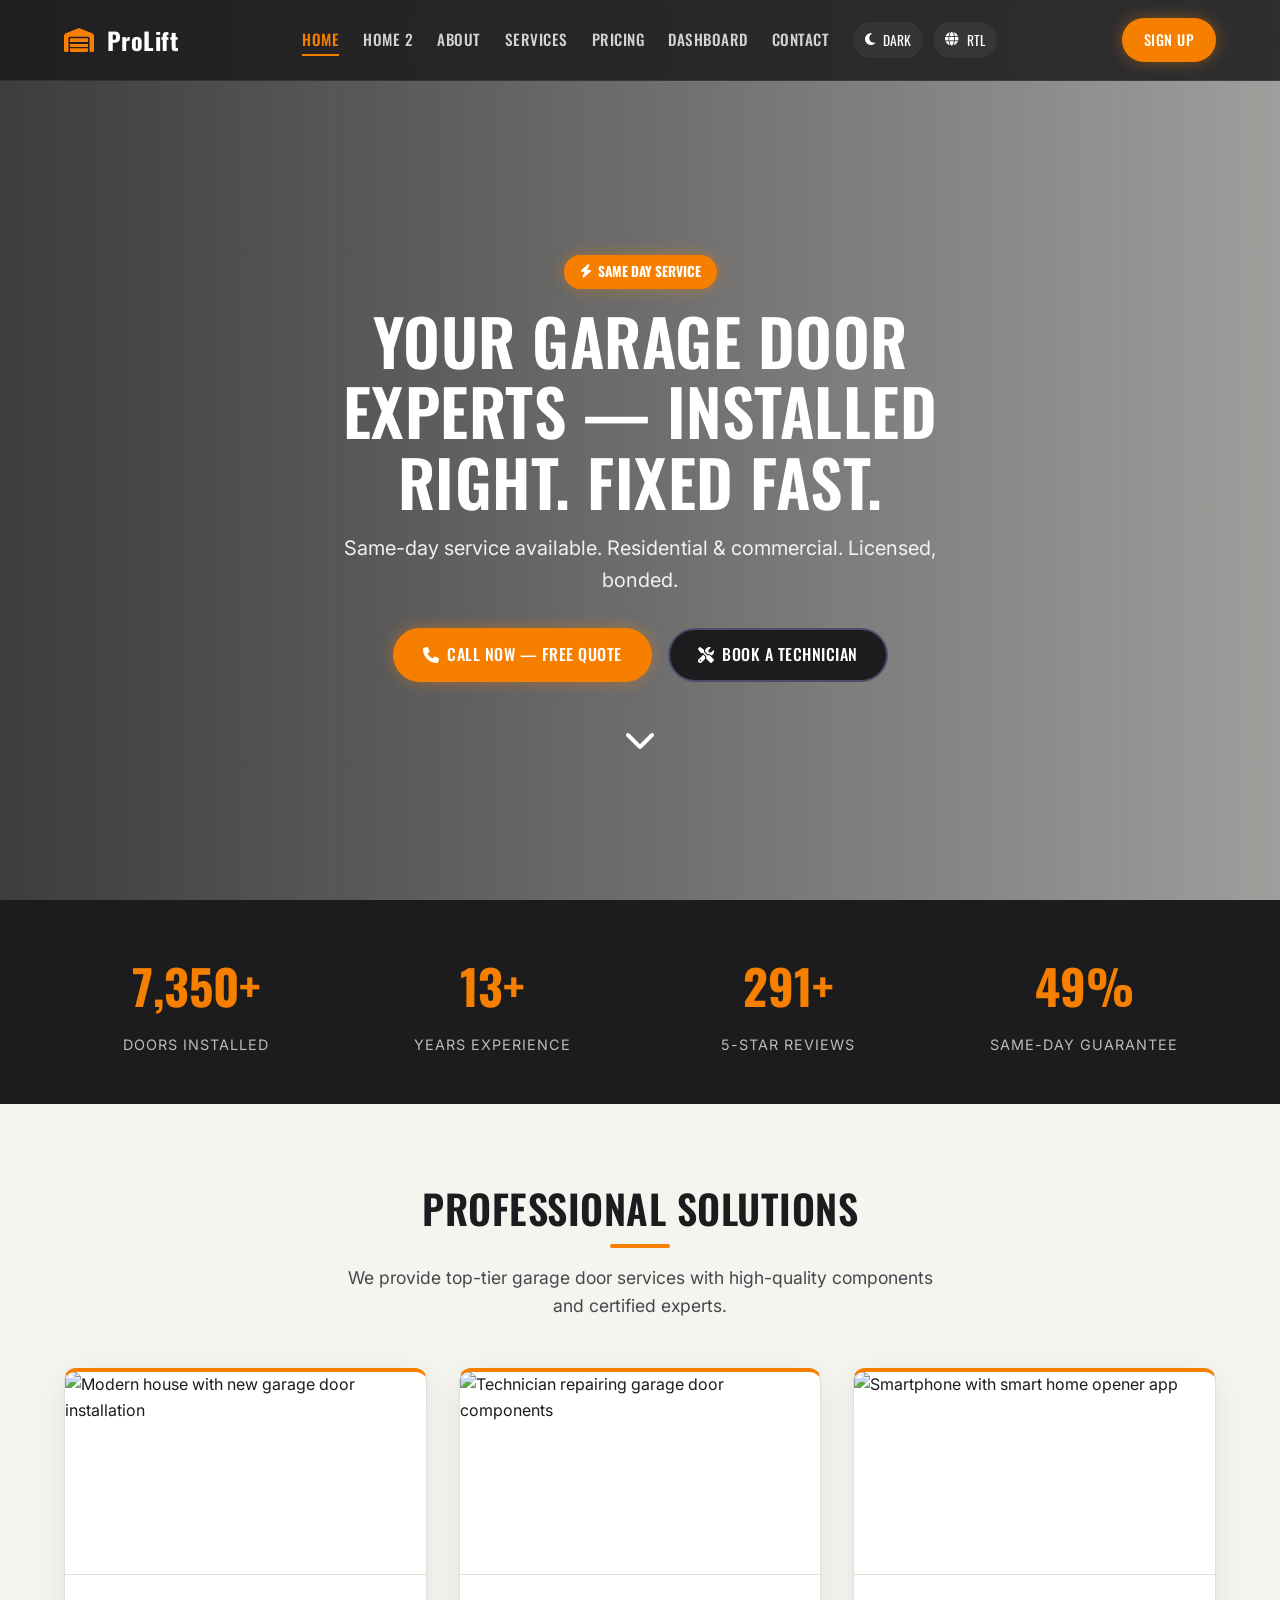
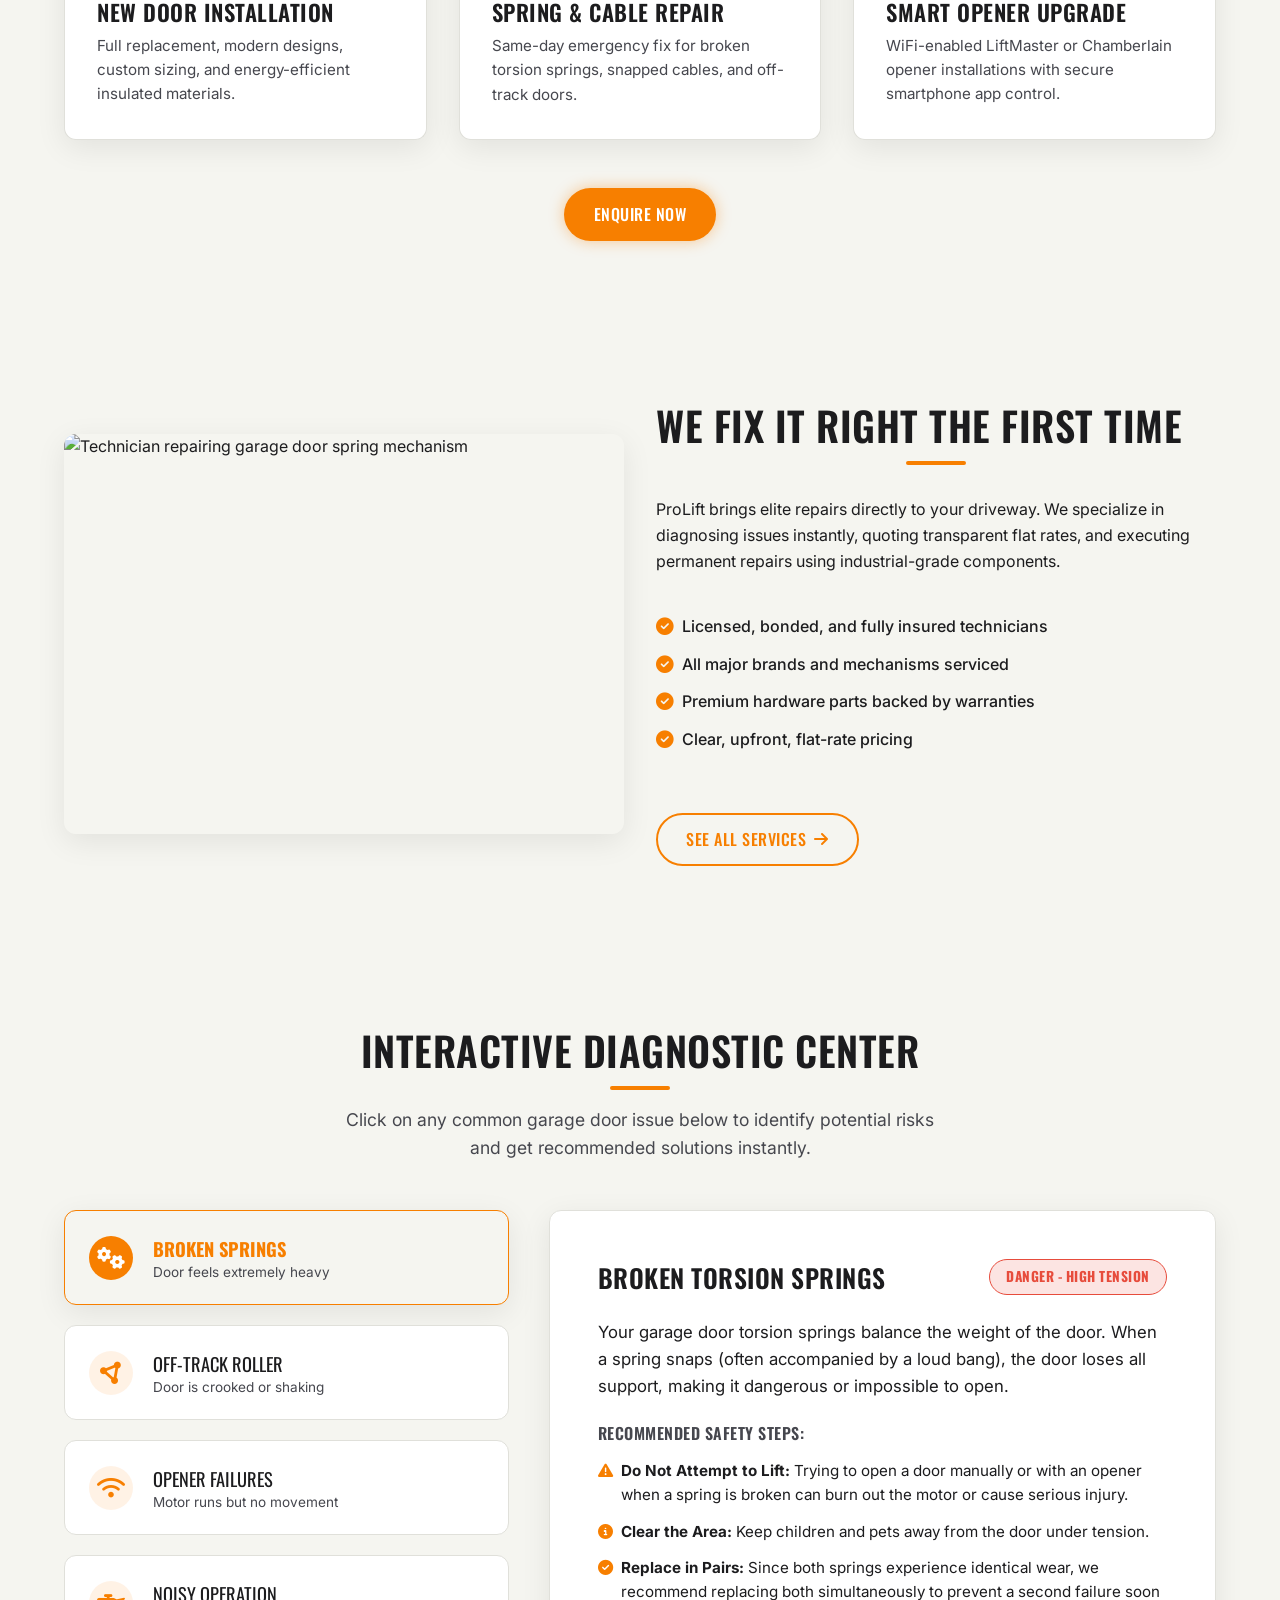
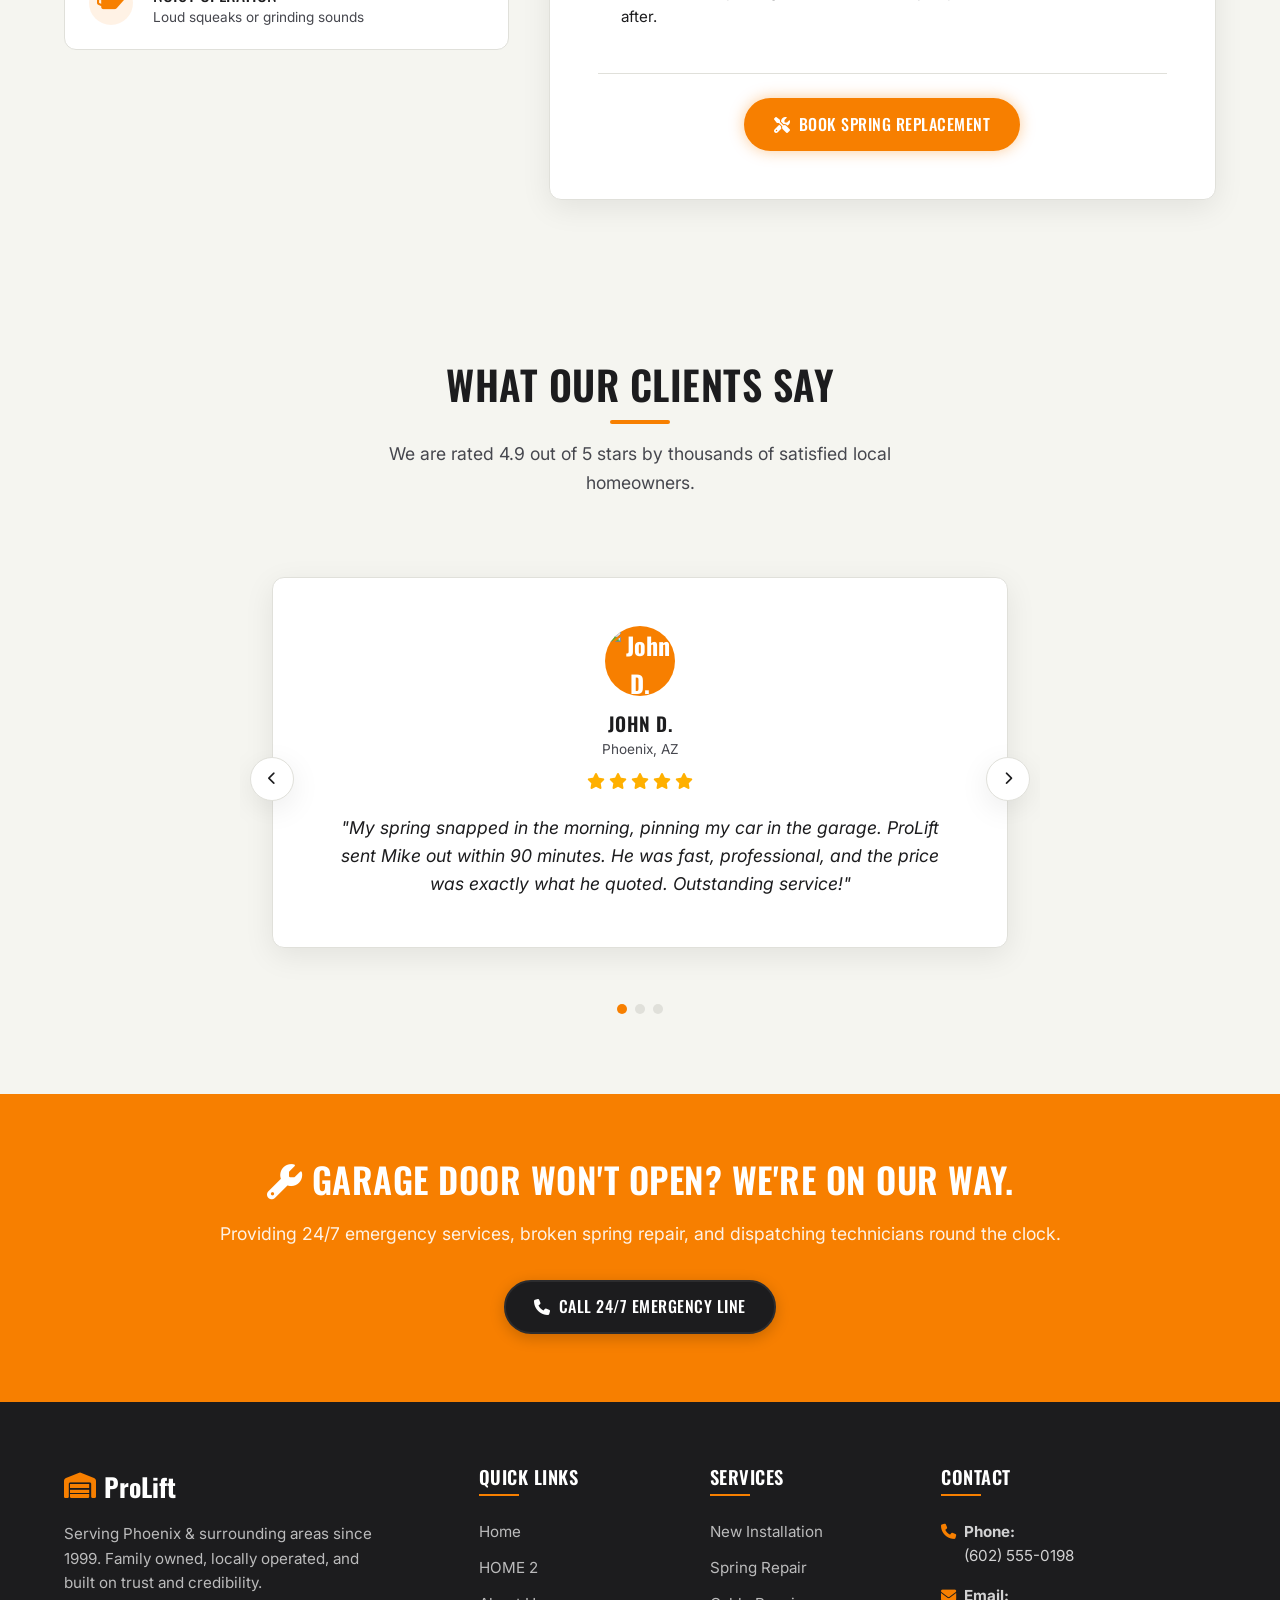
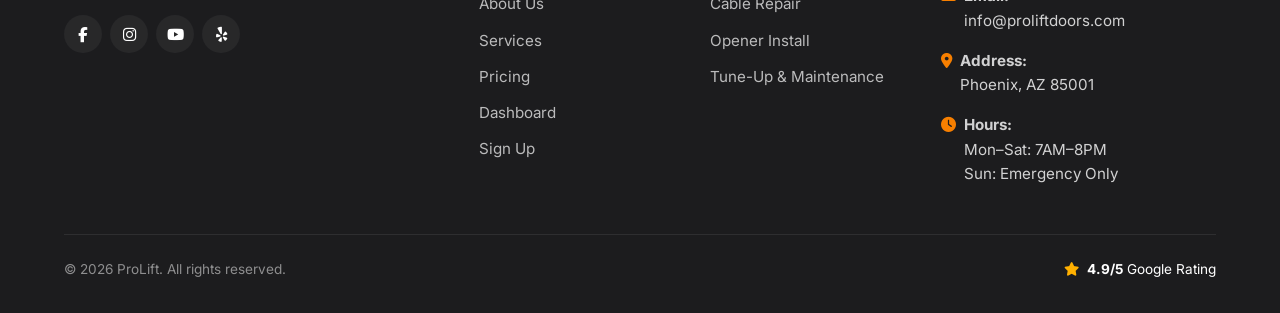
==== commit ba4ce9d7: "commit" ====
--- a/index.html
+++ b/index.html
@@ -1,474 +1,474 @@
-<!DOCTYPE html>
-<html lang="en">
-<head>
-  <meta charset="UTF-8">
-  <meta name="viewport" content="width=device-width, initial-scale=1.0">
-  <title>ProLift - Professional Local Garage Door Experts</title>
-  <meta name="description" content="Your local garage door specialists. Fast repairs, professional installation, and 24/7 emergency dispatch in Phoenix. Free estimates and warranty on parts.">
-  <!-- Google Fonts -->
-  <link rel="preconnect" href="https://fonts.googleapis.com">
-  <link rel="preconnect" href="https://fonts.gstatic.com" crossorigin>
-  <!-- Font Awesome -->
-  <link rel="stylesheet" href="https://cdnjs.cloudflare.com/ajax/libs/font-awesome/6.4.0/css/all.min.css">
-  <!-- Custom CSS -->
-  <link rel="stylesheet" href="css/style.css">
-  <!-- Favicon -->
-  <link rel="icon" type="image/svg+xml" href="favicon.svg">
-</head>
-<body>
-
-  <!-- NAVIGATION BAR -->
-  <nav class="navbar" id="main-navbar">
-    <div class="container navbar-container">
-      <a href="index.html" class="navbar-brand" id="nav-logo">
-        <i class="fa-solid fa-warehouse"></i> ProLift
-      </a>
-      <ul class="navbar-menu" id="navbar-menu">
-        <li><a href="index.html" class="navbar-link" id="link-home">Home</a></li>
-        <li><a href="home1.html" class="navbar-link" id="link-home1">HOME 2</a></li>
-        <li><a href="about.html" class="navbar-link" id="link-about">About</a></li>
-        <li><a href="services.html" class="navbar-link" id="link-services">Services</a></li>
-        <li><a href="pricing.html" class="navbar-link" id="link-pricing">Pricing</a></li>
-        <li><a href="dashboard.html" class="navbar-link" id="link-dashboard">Dashboard</a></li>
-        <li><a href="contact.html" class="navbar-link" id="link-contact">Contact</a></li>
-        <li class="mobile-controls" style="display: flex; align-items: center; justify-content: center; gap: 10px; padding: 10px 0;">
-          <button class="control-btn" id="theme-toggle" aria-label="Toggle dark theme">
-            <i class="fa-solid fa-moon"></i> <span>Dark</span>
-          </button>
-          <button class="control-btn" id="rtl-toggle" aria-label="Toggle RTL direction">
-            <i class="fa-solid fa-globe"></i> <span>RTL</span>
-          </button>
-        </li>
-      </ul>
-      <div class="navbar-controls">
-        <a href="signup.html" class="btn btn-primary" id="link-signup" style="padding: 8px 20px; font-size: 0.9rem;">Sign Up</a>
-        <button class="hamburger" id="hamburger-btn" aria-label="Menu">
-          <i class="fa-solid fa-bars"></i>
-        </button>
-      </div>
-    </div>
-  </nav>
-
-  <!-- SECTION 1: HERO -->
-  <header class="hero-home">
-    <div class="hero-home-bg"></div>
-    <div class="container hero-home-content">
-      <div class="badge-pulse fade-in" id="hero-badge">
-        <i class="fa-solid fa-bolt"></i> Same Day Service
-      </div>
-      <h1 class="fade-in-up" id="hero-title">Your Garage Door Experts — Installed Right. Fixed Fast.</h1>
-      <p class="fade-in-up" id="hero-subtitle">Same-day service available. Residential & commercial. Licensed, bonded.</p>
-      <div class="hero-buttons fade-in-up" id="hero-ctas">
-        <a href="tel:6025550198" class="btn btn-primary" id="btn-call-quote">
-          <i class="fa-solid fa-phone"></i> Call Now — Free Quote
-        </a>
-        <a href="signup.html" class="btn btn-secondary" id="btn-book-tech">
-          <i class="fa-solid fa-screwdriver-wrench"></i> Book a Technician
-        </a>
-      </div>
-      <div class="text-center">
-        <a href="#stats" class="bounce-arrow" aria-label="Scroll down">
-          <i class="fa-solid fa-chevron-down"></i>
-        </a>
-      </div>
-    </div>
-  </header>
-
-  <!-- SECTION 2: TRUST STATS BAR -->
-  <section class="stats-bar" id="stats">
-    <div class="container stats-container stagger-grid">
-      <div class="stat-item scale-in">
-        <div class="stat-number" data-target="15000" data-suffix="+">0</div>
-        <div class="stat-label">Doors Installed</div>
-      </div>
-      <div class="stat-item scale-in">
-        <div class="stat-number" data-target="25" data-suffix="+">0</div>
-        <div class="stat-label">Years Experience</div>
-      </div>
-      <div class="stat-item scale-in">
-        <div class="stat-number" data-target="500" data-suffix="+">0</div>
-        <div class="stat-label">5-Star Reviews</div>
-      </div>
-      <div class="stat-item scale-in">
-        <div class="stat-number" data-target="100" data-suffix="%">0</div>
-        <div class="stat-label">Same-Day Guarantee</div>
-      </div>
-    </div>
-  </section>
-
-  <!-- SECTION 3: SERVICES HIGHLIGHT GRID -->
-  <section class="section" id="services-highlight">
-    <div class="container">
-      <div class="text-center">
-        <h2 class="section-title fade-in">Professional Solutions</h2>
-        <p class="section-subtitle fade-in">We provide top-tier garage door services with high-quality components and certified experts.</p>
-      </div>
-      
-      <div class="grid-3 stagger-grid">
-        <!-- Service Card 1 -->
-        <div class="card card-top-accent fade-in-up">
-          <div class="card-image-container">
-            <img src="https://images.unsplash.com/photo-1600585154340-be6161a56a0c?auto=format&fit=crop&w=600&h=400&q=80" alt="Modern house with new garage door installation">
-          </div>
-          <h3 class="card-title">New Door Installation</h3>
-          <p class="card-description">Full replacement, modern designs, custom sizing, and energy-efficient insulated materials.</p>
-        </div>
-        <!-- Service Card 2 -->
-        <div class="card card-top-accent fade-in-up">
-          <div class="card-image-container">
-            <img src="https://images.unsplash.com/photo-1621905251189-08b45d6a269e?auto=format&fit=crop&w=600&h=400&q=80" alt="Technician repairing garage door components">
-          </div>
-          <h3 class="card-title">Spring & Cable Repair</h3>
-          <p class="card-description">Same-day emergency fix for broken torsion springs, snapped cables, and off-track doors.</p>
-        </div>
-        <!-- Service Card 3 -->
-        <div class="card card-top-accent fade-in-up">
-          <div class="card-image-container">
-            <img src="https://images.unsplash.com/photo-1558002038-1055907df827?auto=format&fit=crop&w=600&h=400&q=80" alt="Smartphone with smart home opener app">
-          </div>
-          <h3 class="card-title">Smart Opener Upgrade</h3>
-          <p class="card-description">WiFi-enabled LiftMaster or Chamberlain opener installations with secure smartphone app control.</p>
-        </div>
-      </div>
-      
-      <div class="text-center fade-in-up" style="margin-top: calc(var(--space) * 6);">
-        <a href="signup.html" class="btn btn-primary">Enquire Now</a>
-      </div>
-    </div>
-  </section>
-
-  <!-- SECTION 4: IMAGE + TEXT SPLIT -->
-  <section class="section section-alt" id="about-split">
-    <div class="container grid-2">
-      <div class="split-image-container fade-in-left">
-        <img src="https://images.unsplash.com/photo-1504917595217-d4dc5ebe6122?auto=format&fit=crop&w=800&h=600&q=80" alt="Technician repairing garage door spring mechanism">
-      </div>
-      <div class="split-content fade-in-right">
-        <h2 class="section-title" style="margin-left: 0; text-align: start;">We Fix It Right The First Time</h2>
-        <p>ProLift brings elite repairs directly to your driveway. We specialize in diagnosing issues instantly, quoting transparent flat rates, and executing permanent repairs using industrial-grade components.</p>
-        <ul class="checklist">
-          <li class="checklist-item"><i class="fa-solid fa-circle-check"></i> Licensed, bonded, and fully insured technicians</li>
-          <li class="checklist-item"><i class="fa-solid fa-circle-check"></i> All major brands and mechanisms serviced</li>
-          <li class="checklist-item"><i class="fa-solid fa-circle-check"></i> Premium hardware parts backed by warranties</li>
-          <li class="checklist-item"><i class="fa-solid fa-circle-check"></i> Clear, upfront, flat-rate pricing</li>
-        </ul>
-        <div>
-          <a href="services.html" class="btn btn-outline-primary" style="margin-top: var(--space);">See All Services <i class="fa-solid fa-arrow-right"></i></a>
-        </div>
-      </div>
-    </div>
-  </section>
-
-  <!-- SECTION 5: INTERACTIVE DIAGNOSTIC CENTER -->
-  <section class="section section-alt" id="diagnostics">
-    <div class="container">
-      <div class="text-center">
-        <h2 class="section-title fade-in">Interactive Diagnostic Center</h2>
-        <p class="section-subtitle fade-in">Click on any common garage door issue below to identify potential risks and get recommended solutions instantly.</p>
-      </div>
-
-      <div class="diagnostics-layout scale-in">
-        <!-- Tabs List -->
-        <div class="diag-tabs">
-          <button class="diag-tab-btn active" data-target="spring" aria-label="Diagnose Broken Springs">
-            <span class="tab-icon"><i class="fa-solid fa-gears"></i></span>
-            <span class="tab-label">
-              <span class="tab-title">Broken Springs</span>
-              <span class="tab-desc">Door feels extremely heavy</span>
-            </span>
-          </button>
-          
-          <button class="diag-tab-btn" data-target="track" aria-label="Diagnose Off-Track Roller">
-            <span class="tab-icon"><i class="fa-solid fa-circle-nodes"></i></span>
-            <span class="tab-label">
-              <span class="tab-title">Off-Track Roller</span>
-              <span class="tab-desc">Door is crooked or shaking</span>
-            </span>
-          </button>
-
-          <button class="diag-tab-btn" data-target="opener" aria-label="Diagnose Opener Failures">
-            <span class="tab-icon"><i class="fa-solid fa-wifi"></i></span>
-            <span class="tab-label">
-              <span class="tab-title">Opener Failures</span>
-              <span class="tab-desc">Motor runs but no movement</span>
-            </span>
-          </button>
-
-          <button class="diag-tab-btn" data-target="noise" aria-label="Diagnose Noisy Operation">
-            <span class="tab-icon"><i class="fa-solid fa-oil-can"></i></span>
-            <span class="tab-label">
-              <span class="tab-title">Noisy Operation</span>
-              <span class="tab-desc">Loud squeaks or grinding sounds</span>
-            </span>
-          </button>
-        </div>
-
-        <!-- Detail Cards -->
-        <div class="diag-content-panel">
-          <!-- Spring Card -->
-          <div class="diag-detail-card active" id="diag-card-spring">
-            <div class="diag-card-header">
-              <h3 class="diag-card-title">Broken Torsion Springs</h3>
-              <span class="risk-badge risk-danger">Danger - High Tension</span>
-            </div>
-            <div class="diag-card-body">
-              <p>Your garage door torsion springs balance the weight of the door. When a spring snaps (often accompanied by a loud bang), the door loses all support, making it dangerous or impossible to open.</p>
-              <h4 class="diag-steps-title">Recommended Safety Steps:</h4>
-              <ul class="diag-steps">
-                <li class="diag-step-item"><i class="fa-solid fa-triangle-exclamation"></i> <span><strong>Do Not Attempt to Lift:</strong> Trying to open a door manually or with an opener when a spring is broken can burn out the motor or cause serious injury.</span></li>
-                <li class="diag-step-item"><i class="fa-solid fa-circle-info"></i> <span><strong>Clear the Area:</strong> Keep children and pets away from the door under tension.</span></li>
-                <li class="diag-step-item"><i class="fa-solid fa-circle-check"></i> <span><strong>Replace in Pairs:</strong> Since both springs experience identical wear, we recommend replacing both simultaneously to prevent a second failure soon after.</span></li>
-              </ul>
-            </div>
-            <div class="diag-card-footer">
-              <a href="signup.html" class="btn btn-primary" id="btn-diag-spring"><i class="fa-solid fa-screwdriver-wrench"></i> Book Spring Replacement</a>
-            </div>
-          </div>
-
-          <!-- Track Card -->
-          <div class="diag-detail-card" id="diag-card-track">
-            <div class="diag-card-header">
-              <h3 class="diag-card-title">Off-Track & Crooked Rollers</h3>
-              <span class="risk-badge risk-warning">Warning - High Risk</span>
-            </div>
-            <div class="diag-card-body">
-              <p>If the door becomes crooked or jumps its tracks, it indicates that a roller has popped out or a lift cable has snapped. Attempting to force the door closed can bend the track or cause the door to fall.</p>
-              <h4 class="diag-steps-title">Recommended Safety Steps:</h4>
-              <ul class="diag-steps">
-                <li class="diag-step-item"><i class="fa-solid fa-triangle-exclamation"></i> <span><strong>Stop Operation:</strong> Do not activate the automatic opener. This will prevent twisting the tracks further.</span></li>
-                <li class="diag-step-item"><i class="fa-solid fa-circle-info"></i> <span><strong>Visually Inspect:</strong> Check if any rollers are fully out of the track channels.</span></li>
-                <li class="diag-step-item"><i class="fa-solid fa-circle-check"></i> <span><strong>Call for Realignment:</strong> Professional tools are required to reset the heavy cables under tension and re-align the tracking frames safely.</span></li>
-              </ul>
-            </div>
-            <div class="diag-card-footer">
-              <a href="signup.html" class="btn btn-primary" id="btn-diag-track"><i class="fa-solid fa-screwdriver-wrench"></i> Book Track Realignment</a>
-            </div>
-          </div>
-
-          <!-- Opener Card -->
-          <div class="diag-detail-card" id="diag-card-opener">
-            <div class="diag-card-header">
-              <h3 class="diag-card-title">Opener Motor Malfunction</h3>
-              <span class="risk-badge risk-warning">Warning - Moderate Risk</span>
-            </div>
-            <div class="diag-card-body">
-              <p>When the motor hums but the door fails to move, the internal nylon gears may be stripped, or the travel limits need recalibration. If the opener is completely unresponsive, check the power source and remote batteries first.</p>
-              <h4 class="diag-steps-title">Recommended Safety Steps:</h4>
-              <ul class="diag-steps">
-                <li class="diag-step-item"><i class="fa-solid fa-battery-half"></i> <span><strong>Check Remote & Sensors:</strong> Ensure the safety eye-sensors at the bottom of the tracks are aligned and the lenses are clean.</span></li>
-                <li class="diag-step-item"><i class="fa-solid fa-hand"></i> <span><strong>Use Emergency Release:</strong> Pull the red emergency cord to disconnect the carriage. Test if the door lifts easily by hand to check for mechanical blockages.</span></li>
-                <li class="diag-step-item"><i class="fa-solid fa-circle-check"></i> <span><strong>Upgrade to Smart Opener:</strong> If your opener is over 15 years old, consider upgrading to a modern belt-drive unit with WiFi and backup battery capabilities.</span></li>
-              </ul>
-            </div>
-            <div class="diag-card-footer">
-              <a href="signup.html" class="btn btn-primary" id="btn-diag-opener"><i class="fa-solid fa-screwdriver-wrench"></i> Book Motor Diagnosis</a>
-            </div>
-          </div>
-
-          <!-- Noise Card -->
-          <div class="diag-detail-card" id="diag-card-noise">
-            <div class="diag-card-header">
-              <h3 class="diag-card-title">Noisy Squeaks & Grinding</h3>
-              <span class="risk-badge risk-low">Low Risk - Maintenance Alert</span>
-            </div>
-            <div class="diag-card-body">
-              <p>Loud squeaks, squeals, or grinding sounds occur when moving steel components lack proper lubrication or when rollers are worn down. Ignoring these sounds puts excessive strain on the garage opener motor.</p>
-              <h4 class="diag-steps-title">Recommended Safety Steps:</h4>
-              <ul class="diag-steps">
-                <li class="diag-step-item"><i class="fa-solid fa-oil-can"></i> <span><strong>Do Not Use WD-40:</strong> Avoid standard degreasers. Use specialized silicone or lithium-based garage door lubricants on hinges, rollers, and springs.</span></li>
-                <li class="diag-step-item"><i class="fa-solid fa-circle-info"></i> <span><strong>Check Roller Wear:</strong> If you have steel rollers, upgrading to nylon rollers will reduce operating noise by up to 75%.</span></li>
-                <li class="diag-step-item"><i class="fa-solid fa-circle-check"></i> <span><strong>Schedule a Tune-Up:</strong> A full 20-point inspection will tighten loose hinges, balance the spring tension, and ensure quiet, smooth travel.</span></li>
-              </ul>
-            </div>
-            <div class="diag-card-footer">
-              <a href="signup.html" class="btn btn-primary" id="btn-diag-noise"><i class="fa-solid fa-screwdriver-wrench"></i> Book a Tune-Up Visit</a>
-            </div>
-          </div>
-        </div>
-      </div>
-    </div>
-  </section>
-
-  <!-- SECTION 6: TESTIMONIALS SLIDER -->
-  <section class="section" id="testimonials">
-    <div class="container">
-      <div class="text-center">
-        <h2 class="section-title fade-in">What Our Clients Say</h2>
-        <p class="section-subtitle fade-in">We are rated 4.9 out of 5 stars by thousands of satisfied local homeowners.</p>
-      </div>
-
-      <div class="slider-wrapper scale-in">
-        <div class="slider-track" id="slider-track">
-          <!-- Slide 1 -->
-          <div class="slide">
-            <div class="testimonial-card">
-              <div class="testimonial-avatar">
-                <img src="https://images.unsplash.com/photo-1507003211169-0a1dd7228f2d?auto=format&fit=crop&w=150&h=150&q=80" alt="John D.">
-              </div>
-              <h3 class="testimonial-name">John D.</h3>
-              <div class="testimonial-meta">Phoenix, AZ</div>
-              <div class="testimonial-stars">
-                <i class="fa-solid fa-star"></i>
-                <i class="fa-solid fa-star"></i>
-                <i class="fa-solid fa-star"></i>
-                <i class="fa-solid fa-star"></i>
-                <i class="fa-solid fa-star"></i>
-              </div>
-              <p class="testimonial-quote">"My spring snapped in the morning, pinning my car in the garage. ProLift sent Mike out within 90 minutes. He was fast, professional, and the price was exactly what he quoted. Outstanding service!"</p>
-            </div>
-          </div>
-          <!-- Slide 2 -->
-          <div class="slide">
-            <div class="testimonial-card">
-              <div class="testimonial-avatar">
-                <img src="https://images.unsplash.com/photo-1494790108377-be9c29b29330?auto=format&fit=crop&w=150&h=150&q=80" alt="Sarah M.">
-              </div>
-              <h3 class="testimonial-name">Sarah M.</h3>
-              <div class="testimonial-meta">Scottsdale, AZ</div>
-              <div class="testimonial-stars">
-                <i class="fa-solid fa-star"></i>
-                <i class="fa-solid fa-star"></i>
-                <i class="fa-solid fa-star"></i>
-                <i class="fa-solid fa-star"></i>
-                <i class="fa-solid fa-star"></i>
-              </div>
-              <p class="testimonial-quote">"Excellent experience upgrading to a new insulated carriage door. The curb appeal of my home has completely changed. The team cleaned up perfectly and programmed all our smart openers."</p>
-            </div>
-          </div>
-          <!-- Slide 3 -->
-          <div class="slide">
-            <div class="testimonial-card">
-              <div class="testimonial-avatar">
-                <img src="https://images.unsplash.com/photo-1500648767791-00dcc994a43e?auto=format&fit=crop&w=150&h=150&q=80" alt="Robert K.">
-              </div>
-              <h3 class="testimonial-name">Robert K.</h3>
-              <div class="testimonial-meta">Tempe, AZ</div>
-              <div class="testimonial-stars">
-                <i class="fa-solid fa-star"></i>
-                <i class="fa-solid fa-star"></i>
-                <i class="fa-solid fa-star"></i>
-                <i class="fa-solid fa-star"></i>
-                <i class="fa-solid fa-star"></i>
-              </div>
-              <p class="testimonial-quote">"Highly recommend their annual tune-up. They adjusted the tracks, aligned the sensors, and lubricated the rollers. The door runs quieter than it has in ten years. Great value!"</p>
-            </div>
-          </div>
-        </div>
-
-        <!-- Navigation Buttons -->
-        <button class="slider-btn slider-btn-prev" id="slider-prev" aria-label="Previous slide">
-          <i class="fa-solid fa-chevron-left"></i>
-        </button>
-        <button class="slider-btn slider-btn-next" id="slider-next" aria-label="Next slide">
-          <i class="fa-solid fa-chevron-right"></i>
-        </button>
-
-        <!-- Dots -->
-        <div class="slider-dots" id="slider-dots"></div>
-      </div>
-    </div>
-  </section>
-
-  <!-- SECTION 6: EMERGENCY CTA BANNER -->
-  <section class="emergency-banner" id="emergency">
-    <div class="container scale-in">
-      <h2><span class="spinning-wrench"><i class="fa-solid fa-wrench"></i></span> Garage Door Won't Open? We're On Our Way.</h2>
-      <p>Providing 24/7 emergency services, broken spring repair, and dispatching technicians round the clock.</p>
-      <a href="tel:6025550198" class="btn btn-secondary btn-primary" style="background-color: var(--charcoal); color: var(--white); border-color: var(--charcoal-2);">
-        <i class="fa-solid fa-phone"></i> Call 24/7 Emergency Line
-      </a>
-    </div>
-  </section>
-
-  <!-- FOOTER -->
-  <footer class="footer">
-    <div class="container">
-      <div class="footer-top">
-        <div class="footer-about">
-          <div class="footer-logo">
-            <i class="fa-solid fa-warehouse"></i> ProLift
-          </div>
-          <p>Serving Phoenix & surrounding areas since 1999. Family owned, locally operated, and built on trust and credibility.</p>
-          <div class="social-links">
-            <a href="#" class="social-icon" aria-label="Facebook"><i class="fa-brands fa-facebook-f"></i></a>
-            <a href="#" class="social-icon" aria-label="Instagram"><i class="fa-brands fa-instagram"></i></a>
-            <a href="#" class="social-icon" aria-label="YouTube"><i class="fa-brands fa-youtube"></i></a>
-            <a href="#" class="social-icon" aria-label="Yelp"><i class="fa-brands fa-yelp"></i></a>
-          </div>
-        </div>
-        
-        <div>
-          <h3 class="footer-title">Quick Links</h3>
-          <ul class="footer-links">
-            <li><a href="index.html" class="footer-link">Home</a></li>
-            <li><a href="home1.html" class="footer-link">HOME 2</a></li>
-            <li><a href="about.html" class="footer-link">About Us</a></li>
-            <li><a href="services.html" class="footer-link">Services</a></li>
-            <li><a href="pricing.html" class="footer-link">Pricing</a></li>
-            <li><a href="dashboard.html" class="footer-link">Dashboard</a></li>
-            <li><a href="signup.html" class="footer-link">Sign Up</a></li>
-          </ul>
-        </div>
-
-        <div>
-          <h3 class="footer-title">Services</h3>
-          <ul class="footer-links">
-            <li><a href="services.html" class="footer-link">New Installation</a></li>
-            <li><a href="services.html" class="footer-link">Spring Repair</a></li>
-            <li><a href="services.html" class="footer-link">Cable Repair</a></li>
-            <li><a href="services.html" class="footer-link">Opener Install</a></li>
-            <li><a href="services.html" class="footer-link">Tune-Up & Maintenance</a></li>
-          </ul>
-        </div>
-
-        <div>
-          <h3 class="footer-title">Contact</h3>
-          <ul class="footer-contact-list">
-            <li class="footer-contact-item">
-              <i class="fa-solid fa-phone"></i>
-              <div>
-                <strong>Phone:</strong><br>
-                (602) 555-0198
-              </div>
-            </li>
-            <li class="footer-contact-item">
-              <i class="fa-solid fa-envelope"></i>
-              <div>
-                <strong>Email:</strong><br>
-                info@proliftdoors.com
-              </div>
-            </li>
-            <li class="footer-contact-item">
-              <i class="fa-solid fa-location-dot"></i>
-              <div>
-                <strong>Address:</strong><br>
-                Phoenix, AZ 85001
-              </div>
-            </li>
-            <li class="footer-contact-item">
-              <i class="fa-solid fa-clock"></i>
-              <div>
-                <strong>Hours:</strong><br>
-                Mon–Sat: 7AM–8PM<br>
-                Sun: Emergency Only
-              </div>
-            </li>
-          </ul>
-        </div>
-      </div>
-      
-      <div class="footer-bottom">
-        <div>&copy; 2026 ProLift. All rights reserved.</div>
-        <div class="footer-rating">
-          <i class="fa-solid fa-star"></i>
-          <span><strong>4.9/5</strong> Google Rating</span>
-        </div>
-      </div>
-    </div>
-  </footer>
-
-  <!-- Custom JavaScript -->
-  <script src="js/main.js"></script>
-</body>
-</html>
-
+<!DOCTYPE html>
+<html lang="en">
+<head>
+  <meta charset="UTF-8">
+  <meta name="viewport" content="width=device-width, initial-scale=1.0">
+  <title>ProLift - Professional Local Garage Door Experts</title>
+  <meta name="description" content="Your local garage door specialists. Fast repairs, professional installation, and 24/7 emergency dispatch in Phoenix. Free estimates and warranty on parts.">
+  <!-- Google Fonts -->
+  <link rel="preconnect" href="https://fonts.googleapis.com">
+  <link rel="preconnect" href="https://fonts.gstatic.com" crossorigin>
+  <!-- Font Awesome -->
+  <link rel="stylesheet" href="https://cdnjs.cloudflare.com/ajax/libs/font-awesome/6.4.0/css/all.min.css">
+  <!-- Custom CSS -->
+  <link rel="stylesheet" href="css/style.css">
+  <!-- Favicon -->
+  <link rel="icon" type="image/svg+xml" href="favicon.svg">
+</head>
+<body>
+
+  <!-- NAVIGATION BAR -->
+  <nav class="navbar" id="main-navbar">
+    <div class="container navbar-container">
+      <a href="index.html" class="navbar-brand" id="nav-logo">
+        <i class="fa-solid fa-warehouse"></i> ProLift
+      </a>
+      <ul class="navbar-menu" id="navbar-menu">
+        <li><a href="index.html" class="navbar-link" id="link-home">Home</a></li>
+        <li><a href="home1.html" class="navbar-link" id="link-home1">HOME 2</a></li>
+        <li><a href="about.html" class="navbar-link" id="link-about">About</a></li>
+        <li><a href="services.html" class="navbar-link" id="link-services">Services</a></li>
+        <li><a href="pricing.html" class="navbar-link" id="link-pricing">Pricing</a></li>
+        <li><a href="dashboard.html" class="navbar-link" id="link-dashboard">Dashboard</a></li>
+        <li><a href="contact.html" class="navbar-link" id="link-contact">Contact</a></li>
+        <li class="mobile-controls" style="display: flex; align-items: center; justify-content: center; gap: 10px; padding: 10px 0;">
+          <button class="control-btn" id="theme-toggle" aria-label="Toggle dark theme">
+            <i class="fa-solid fa-moon"></i> <span>Dark</span>
+          </button>
+          <button class="control-btn" id="rtl-toggle" aria-label="Toggle RTL direction">
+            <i class="fa-solid fa-globe"></i> <span>RTL</span>
+          </button>
+        </li>
+      </ul>
+      <div class="navbar-controls">
+        <a href="signup.html" class="btn btn-primary" id="link-signup" style="padding: 8px 20px; font-size: 0.9rem;">Sign Up</a>
+        <button class="hamburger" id="hamburger-btn" aria-label="Menu">
+          <i class="fa-solid fa-bars"></i>
+        </button>
+      </div>
+    </div>
+  </nav>
+
+  <!-- SECTION 1: HERO -->
+  <header class="hero-home">
+    <div class="hero-home-bg"></div>
+    <div class="container hero-home-content">
+      <div class="badge-pulse fade-in" id="hero-badge">
+        <i class="fa-solid fa-bolt"></i> Same Day Service
+      </div>
+      <h1 class="fade-in-up" id="hero-title">Your Garage Door Experts — Installed Right. Fixed Fast.</h1>
+      <p class="fade-in-up" id="hero-subtitle">Same-day service available. Residential & commercial. Licensed, bonded.</p>
+      <div class="hero-buttons fade-in-up" id="hero-ctas">
+        <a href="tel:6025550198" class="btn btn-primary" id="btn-call-quote">
+          <i class="fa-solid fa-phone"></i> Call Now — Free Quote
+        </a>
+        <a href="signup.html" class="btn btn-secondary" id="btn-book-tech">
+          <i class="fa-solid fa-screwdriver-wrench"></i> Book a Technician
+        </a>
+      </div>
+      <div class="text-center">
+        <a href="#stats" class="bounce-arrow" aria-label="Scroll down">
+          <i class="fa-solid fa-chevron-down"></i>
+        </a>
+      </div>
+    </div>
+  </header>
+
+  <!-- SECTION 2: TRUST STATS BAR -->
+  <section class="stats-bar" id="stats">
+    <div class="container stats-container stagger-grid">
+      <div class="stat-item scale-in">
+        <div class="stat-number" data-target="15000" data-suffix="+">0</div>
+        <div class="stat-label">Doors Installed</div>
+      </div>
+      <div class="stat-item scale-in">
+        <div class="stat-number" data-target="25" data-suffix="+">0</div>
+        <div class="stat-label">Years Experience</div>
+      </div>
+      <div class="stat-item scale-in">
+        <div class="stat-number" data-target="500" data-suffix="+">0</div>
+        <div class="stat-label">5-Star Reviews</div>
+      </div>
+      <div class="stat-item scale-in">
+        <div class="stat-number" data-target="100" data-suffix="%">0</div>
+        <div class="stat-label">Same-Day Guarantee</div>
+      </div>
+    </div>
+  </section>
+
+  <!-- SECTION 3: SERVICES HIGHLIGHT GRID -->
+  <section class="section" id="services-highlight">
+    <div class="container">
+      <div class="text-center">
+        <h2 class="section-title fade-in">Professional Solutions</h2>
+        <p class="section-subtitle fade-in">We provide top-tier garage door services with high-quality components and certified experts.</p>
+      </div>
+      
+      <div class="grid-3 stagger-grid">
+        <!-- Service Card 1 -->
+        <div class="card card-top-accent fade-in-up">
+          <div class="card-image-container">
+            <img src="https://images.unsplash.com/photo-1600585154340-be6161a56a0c?auto=format&fit=crop&w=600&h=400&q=80" alt="Modern house with new garage door installation">
+          </div>
+          <h3 class="card-title">New Door Installation</h3>
+          <p class="card-description">Full replacement, modern designs, custom sizing, and energy-efficient insulated materials.</p>
+        </div>
+        <!-- Service Card 2 -->
+        <div class="card card-top-accent fade-in-up">
+          <div class="card-image-container">
+            <img src="https://images.unsplash.com/photo-1621905251189-08b45d6a269e?auto=format&fit=crop&w=600&h=400&q=80" alt="Technician repairing garage door components">
+          </div>
+          <h3 class="card-title">Spring & Cable Repair</h3>
+          <p class="card-description">Same-day emergency fix for broken torsion springs, snapped cables, and off-track doors.</p>
+        </div>
+        <!-- Service Card 3 -->
+        <div class="card card-top-accent fade-in-up">
+          <div class="card-image-container">
+            <img src="https://images.unsplash.com/photo-1558002038-1055907df827?auto=format&fit=crop&w=600&h=400&q=80" alt="Smartphone with smart home opener app">
+          </div>
+          <h3 class="card-title">Smart Opener Upgrade</h3>
+          <p class="card-description">WiFi-enabled LiftMaster or Chamberlain opener installations with secure smartphone app control.</p>
+        </div>
+      </div>
+      
+      <div class="text-center fade-in-up" style="margin-top: calc(var(--space) * 6);">
+        <a href="signup.html" class="btn btn-primary">Enquire Now</a>
+      </div>
+    </div>
+  </section>
+
+  <!-- SECTION 4: IMAGE + TEXT SPLIT -->
+  <section class="section section-alt" id="about-split">
+    <div class="container grid-2">
+      <div class="split-image-container fade-in-left">
+        <img src="https://images.unsplash.com/photo-1504917595217-d4dc5ebe6122?auto=format&fit=crop&w=800&h=600&q=80" alt="Technician repairing garage door spring mechanism">
+      </div>
+      <div class="split-content fade-in-right">
+        <h2 class="section-title" style="margin-left: 0; text-align: start;">We Fix It Right The First Time</h2>
+        <p>ProLift brings elite repairs directly to your driveway. We specialize in diagnosing issues instantly, quoting transparent flat rates, and executing permanent repairs using industrial-grade components.</p>
+        <ul class="checklist">
+          <li class="checklist-item"><i class="fa-solid fa-circle-check"></i> Licensed, bonded, and fully insured technicians</li>
+          <li class="checklist-item"><i class="fa-solid fa-circle-check"></i> All major brands and mechanisms serviced</li>
+          <li class="checklist-item"><i class="fa-solid fa-circle-check"></i> Premium hardware parts backed by warranties</li>
+          <li class="checklist-item"><i class="fa-solid fa-circle-check"></i> Clear, upfront, flat-rate pricing</li>
+        </ul>
+        <div>
+          <a href="services.html" class="btn btn-outline-primary" style="margin-top: var(--space);">See All Services <i class="fa-solid fa-arrow-right"></i></a>
+        </div>
+      </div>
+    </div>
+  </section>
+
+  <!-- SECTION 5: INTERACTIVE DIAGNOSTIC CENTER -->
+  <section class="section section-alt" id="diagnostics">
+    <div class="container">
+      <div class="text-center">
+        <h2 class="section-title fade-in">Interactive Diagnostic Center</h2>
+        <p class="section-subtitle fade-in">Click on any common garage door issue below to identify potential risks and get recommended solutions instantly.</p>
+      </div>
+
+      <div class="diagnostics-layout scale-in">
+        <!-- Tabs List -->
+        <div class="diag-tabs">
+          <button class="diag-tab-btn active" data-target="spring" aria-label="Diagnose Broken Springs">
+            <span class="tab-icon"><i class="fa-solid fa-gears"></i></span>
+            <span class="tab-label">
+              <span class="tab-title">Broken Springs</span>
+              <span class="tab-desc">Door feels extremely heavy</span>
+            </span>
+          </button>
+          
+          <button class="diag-tab-btn" data-target="track" aria-label="Diagnose Off-Track Roller">
+            <span class="tab-icon"><i class="fa-solid fa-circle-nodes"></i></span>
+            <span class="tab-label">
+              <span class="tab-title">Off-Track Roller</span>
+              <span class="tab-desc">Door is crooked or shaking</span>
+            </span>
+          </button>
+
+          <button class="diag-tab-btn" data-target="opener" aria-label="Diagnose Opener Failures">
+            <span class="tab-icon"><i class="fa-solid fa-wifi"></i></span>
+            <span class="tab-label">
+              <span class="tab-title">Opener Failures</span>
+              <span class="tab-desc">Motor runs but no movement</span>
+            </span>
+          </button>
+
+          <button class="diag-tab-btn" data-target="noise" aria-label="Diagnose Noisy Operation">
+            <span class="tab-icon"><i class="fa-solid fa-oil-can"></i></span>
+            <span class="tab-label">
+              <span class="tab-title">Noisy Operation</span>
+              <span class="tab-desc">Loud squeaks or grinding sounds</span>
+            </span>
+          </button>
+        </div>
+
+        <!-- Detail Cards -->
+        <div class="diag-content-panel">
+          <!-- Spring Card -->
+          <div class="diag-detail-card active" id="diag-card-spring">
+            <div class="diag-card-header">
+              <h3 class="diag-card-title">Broken Torsion Springs</h3>
+              <span class="risk-badge risk-danger">Danger - High Tension</span>
+            </div>
+            <div class="diag-card-body">
+              <p>Your garage door torsion springs balance the weight of the door. When a spring snaps (often accompanied by a loud bang), the door loses all support, making it dangerous or impossible to open.</p>
+              <h4 class="diag-steps-title">Recommended Safety Steps:</h4>
+              <ul class="diag-steps">
+                <li class="diag-step-item"><i class="fa-solid fa-triangle-exclamation"></i> <span><strong>Do Not Attempt to Lift:</strong> Trying to open a door manually or with an opener when a spring is broken can burn out the motor or cause serious injury.</span></li>
+                <li class="diag-step-item"><i class="fa-solid fa-circle-info"></i> <span><strong>Clear the Area:</strong> Keep children and pets away from the door under tension.</span></li>
+                <li class="diag-step-item"><i class="fa-solid fa-circle-check"></i> <span><strong>Replace in Pairs:</strong> Since both springs experience identical wear, we recommend replacing both simultaneously to prevent a second failure soon after.</span></li>
+              </ul>
+            </div>
+            <div class="diag-card-footer">
+              <a href="signup.html" class="btn btn-primary" id="btn-diag-spring"><i class="fa-solid fa-screwdriver-wrench"></i> Book Spring Replacement</a>
+            </div>
+          </div>
+
+          <!-- Track Card -->
+          <div class="diag-detail-card" id="diag-card-track">
+            <div class="diag-card-header">
+              <h3 class="diag-card-title">Off-Track & Crooked Rollers</h3>
+              <span class="risk-badge risk-warning">Warning - High Risk</span>
+            </div>
+            <div class="diag-card-body">
+              <p>If the door becomes crooked or jumps its tracks, it indicates that a roller has popped out or a lift cable has snapped. Attempting to force the door closed can bend the track or cause the door to fall.</p>
+              <h4 class="diag-steps-title">Recommended Safety Steps:</h4>
+              <ul class="diag-steps">
+                <li class="diag-step-item"><i class="fa-solid fa-triangle-exclamation"></i> <span><strong>Stop Operation:</strong> Do not activate the automatic opener. This will prevent twisting the tracks further.</span></li>
+                <li class="diag-step-item"><i class="fa-solid fa-circle-info"></i> <span><strong>Visually Inspect:</strong> Check if any rollers are fully out of the track channels.</span></li>
+                <li class="diag-step-item"><i class="fa-solid fa-circle-check"></i> <span><strong>Call for Realignment:</strong> Professional tools are required to reset the heavy cables under tension and re-align the tracking frames safely.</span></li>
+              </ul>
+            </div>
+            <div class="diag-card-footer">
+              <a href="signup.html" class="btn btn-primary" id="btn-diag-track"><i class="fa-solid fa-screwdriver-wrench"></i> Book Track Realignment</a>
+            </div>
+          </div>
+
+          <!-- Opener Card -->
+          <div class="diag-detail-card" id="diag-card-opener">
+            <div class="diag-card-header">
+              <h3 class="diag-card-title">Opener Motor Malfunction</h3>
+              <span class="risk-badge risk-warning">Warning - Moderate Risk</span>
+            </div>
+            <div class="diag-card-body">
+              <p>When the motor hums but the door fails to move, the internal nylon gears may be stripped, or the travel limits need recalibration. If the opener is completely unresponsive, check the power source and remote batteries first.</p>
+              <h4 class="diag-steps-title">Recommended Safety Steps:</h4>
+              <ul class="diag-steps">
+                <li class="diag-step-item"><i class="fa-solid fa-battery-half"></i> <span><strong>Check Remote & Sensors:</strong> Ensure the safety eye-sensors at the bottom of the tracks are aligned and the lenses are clean.</span></li>
+                <li class="diag-step-item"><i class="fa-solid fa-hand"></i> <span><strong>Use Emergency Release:</strong> Pull the red emergency cord to disconnect the carriage. Test if the door lifts easily by hand to check for mechanical blockages.</span></li>
+                <li class="diag-step-item"><i class="fa-solid fa-circle-check"></i> <span><strong>Upgrade to Smart Opener:</strong> If your opener is over 15 years old, consider upgrading to a modern belt-drive unit with WiFi and backup battery capabilities.</span></li>
+              </ul>
+            </div>
+            <div class="diag-card-footer">
+              <a href="signup.html" class="btn btn-primary" id="btn-diag-opener"><i class="fa-solid fa-screwdriver-wrench"></i> Book Motor Diagnosis</a>
+            </div>
+          </div>
+
+          <!-- Noise Card -->
+          <div class="diag-detail-card" id="diag-card-noise">
+            <div class="diag-card-header">
+              <h3 class="diag-card-title">Noisy Squeaks & Grinding</h3>
+              <span class="risk-badge risk-low">Low Risk - Maintenance Alert</span>
+            </div>
+            <div class="diag-card-body">
+              <p>Loud squeaks, squeals, or grinding sounds occur when moving steel components lack proper lubrication or when rollers are worn down. Ignoring these sounds puts excessive strain on the garage opener motor.</p>
+              <h4 class="diag-steps-title">Recommended Safety Steps:</h4>
+              <ul class="diag-steps">
+                <li class="diag-step-item"><i class="fa-solid fa-oil-can"></i> <span><strong>Do Not Use WD-40:</strong> Avoid standard degreasers. Use specialized silicone or lithium-based garage door lubricants on hinges, rollers, and springs.</span></li>
+                <li class="diag-step-item"><i class="fa-solid fa-circle-info"></i> <span><strong>Check Roller Wear:</strong> If you have steel rollers, upgrading to nylon rollers will reduce operating noise by up to 75%.</span></li>
+                <li class="diag-step-item"><i class="fa-solid fa-circle-check"></i> <span><strong>Schedule a Tune-Up:</strong> A full 20-point inspection will tighten loose hinges, balance the spring tension, and ensure quiet, smooth travel.</span></li>
+              </ul>
+            </div>
+            <div class="diag-card-footer">
+              <a href="signup.html" class="btn btn-primary" id="btn-diag-noise"><i class="fa-solid fa-screwdriver-wrench"></i> Book a Tune-Up Visit</a>
+            </div>
+          </div>
+        </div>
+      </div>
+    </div>
+  </section>
+
+  <!-- SECTION 6: TESTIMONIALS SLIDER -->
+  <section class="section" id="testimonials">
+    <div class="container">
+      <div class="text-center">
+        <h2 class="section-title fade-in">What Our Clients Say</h2>
+        <p class="section-subtitle fade-in">We are rated 4.9 out of 5 stars by thousands of satisfied local homeowners.</p>
+      </div>
+
+      <div class="slider-wrapper scale-in">
+        <div class="slider-track" id="slider-track">
+          <!-- Slide 1 -->
+          <div class="slide">
+            <div class="testimonial-card">
+              <div class="testimonial-avatar">
+                <img src="https://images.unsplash.com/photo-1507003211169-0a1dd7228f2d?auto=format&fit=crop&w=150&h=150&q=80" alt="John D.">
+              </div>
+              <h3 class="testimonial-name">John D.</h3>
+              <div class="testimonial-meta">Phoenix, AZ</div>
+              <div class="testimonial-stars">
+                <i class="fa-solid fa-star"></i>
+                <i class="fa-solid fa-star"></i>
+                <i class="fa-solid fa-star"></i>
+                <i class="fa-solid fa-star"></i>
+                <i class="fa-solid fa-star"></i>
+              </div>
+              <p class="testimonial-quote">"My spring snapped in the morning, pinning my car in the garage. ProLift sent Mike out within 90 minutes. He was fast, professional, and the price was exactly what he quoted. Outstanding service!"</p>
+            </div>
+          </div>
+          <!-- Slide 2 -->
+          <div class="slide">
+            <div class="testimonial-card">
+              <div class="testimonial-avatar">
+                <img src="https://images.unsplash.com/photo-1494790108377-be9c29b29330?auto=format&fit=crop&w=150&h=150&q=80" alt="Sarah M.">
+              </div>
+              <h3 class="testimonial-name">Sarah M.</h3>
+              <div class="testimonial-meta">Scottsdale, AZ</div>
+              <div class="testimonial-stars">
+                <i class="fa-solid fa-star"></i>
+                <i class="fa-solid fa-star"></i>
+                <i class="fa-solid fa-star"></i>
+                <i class="fa-solid fa-star"></i>
+                <i class="fa-solid fa-star"></i>
+              </div>
+              <p class="testimonial-quote">"Excellent experience upgrading to a new insulated carriage door. The curb appeal of my home has completely changed. The team cleaned up perfectly and programmed all our smart openers."</p>
+            </div>
+          </div>
+          <!-- Slide 3 -->
+          <div class="slide">
+            <div class="testimonial-card">
+              <div class="testimonial-avatar">
+                <img src="https://images.unsplash.com/photo-1500648767791-00dcc994a43e?auto=format&fit=crop&w=150&h=150&q=80" alt="Robert K.">
+              </div>
+              <h3 class="testimonial-name">Robert K.</h3>
+              <div class="testimonial-meta">Tempe, AZ</div>
+              <div class="testimonial-stars">
+                <i class="fa-solid fa-star"></i>
+                <i class="fa-solid fa-star"></i>
+                <i class="fa-solid fa-star"></i>
+                <i class="fa-solid fa-star"></i>
+                <i class="fa-solid fa-star"></i>
+              </div>
+              <p class="testimonial-quote">"Highly recommend their annual tune-up. They adjusted the tracks, aligned the sensors, and lubricated the rollers. The door runs quieter than it has in ten years. Great value!"</p>
+            </div>
+          </div>
+        </div>
+
+        <!-- Navigation Buttons -->
+        <button class="slider-btn slider-btn-prev" id="slider-prev" aria-label="Previous slide">
+          <i class="fa-solid fa-chevron-left"></i>
+        </button>
+        <button class="slider-btn slider-btn-next" id="slider-next" aria-label="Next slide">
+          <i class="fa-solid fa-chevron-right"></i>
+        </button>
+
+        <!-- Dots -->
+        <div class="slider-dots" id="slider-dots"></div>
+      </div>
+    </div>
+  </section>
+
+  <!-- SECTION 6: EMERGENCY CTA BANNER -->
+  <section class="emergency-banner" id="emergency">
+    <div class="container scale-in">
+      <h2><span class="spinning-wrench"><i class="fa-solid fa-wrench"></i></span> Garage Door Won't Open? We're On Our Way.</h2>
+      <p>Providing 24/7 emergency services, broken spring repair, and dispatching technicians round the clock.</p>
+      <a href="tel:6025550198" class="btn btn-secondary btn-primary" style="background-color: var(--charcoal); color: var(--white); border-color: var(--charcoal-2);">
+        <i class="fa-solid fa-phone"></i> Call 24/7 Emergency Line
+      </a>
+    </div>
+  </section>
+
+  <!-- FOOTER -->
+  <footer class="footer">
+    <div class="container">
+      <div class="footer-top">
+        <div class="footer-about">
+          <div class="footer-logo">
+            <i class="fa-solid fa-warehouse"></i> ProLift
+          </div>
+          <p>Serving Phoenix & surrounding areas since 1999. Family owned, locally operated, and built on trust and credibility.</p>
+          <div class="social-links">
+            <a href="#" class="social-icon" aria-label="Facebook"><i class="fa-brands fa-facebook-f"></i></a>
+            <a href="#" class="social-icon" aria-label="Instagram"><i class="fa-brands fa-instagram"></i></a>
+            <a href="#" class="social-icon" aria-label="YouTube"><i class="fa-brands fa-youtube"></i></a>
+            <a href="#" class="social-icon" aria-label="Yelp"><i class="fa-brands fa-yelp"></i></a>
+          </div>
+        </div>
+        
+        <div>
+          <h3 class="footer-title">Quick Links</h3>
+          <ul class="footer-links">
+            <li><a href="index.html" class="footer-link">Home</a></li>
+            <li><a href="home1.html" class="footer-link">HOME 2</a></li>
+            <li><a href="about.html" class="footer-link">About Us</a></li>
+            <li><a href="services.html" class="footer-link">Services</a></li>
+            <li><a href="pricing.html" class="footer-link">Pricing</a></li>
+            <li><a href="dashboard.html" class="footer-link">Dashboard</a></li>
+            <li><a href="signup.html" class="footer-link">Sign Up</a></li>
+          </ul>
+        </div>
+
+        <div>
+          <h3 class="footer-title">Services</h3>
+          <ul class="footer-links">
+            <li><a href="services.html" class="footer-link">New Installation</a></li>
+            <li><a href="services.html" class="footer-link">Spring Repair</a></li>
+            <li><a href="services.html" class="footer-link">Cable Repair</a></li>
+            <li><a href="services.html" class="footer-link">Opener Install</a></li>
+            <li><a href="services.html" class="footer-link">Tune-Up & Maintenance</a></li>
+          </ul>
+        </div>
+
+        <div>
+          <h3 class="footer-title">Contact</h3>
+          <ul class="footer-contact-list">
+            <li class="footer-contact-item">
+              <i class="fa-solid fa-phone"></i>
+              <div>
+                <strong>Phone:</strong><br>
+                (602) 555-0198
+              </div>
+            </li>
+            <li class="footer-contact-item">
+              <i class="fa-solid fa-envelope"></i>
+              <div>
+                <strong>Email:</strong><br>
+                info@proliftdoors.com
+              </div>
+            </li>
+            <li class="footer-contact-item">
+              <i class="fa-solid fa-location-dot"></i>
+              <div>
+                <strong>Address:</strong><br>
+                Phoenix, AZ 85001
+              </div>
+            </li>
+            <li class="footer-contact-item">
+              <i class="fa-solid fa-clock"></i>
+              <div>
+                <strong>Hours:</strong><br>
+                Mon–Sat: 7AM–8PM<br>
+                Sun: Emergency Only
+              </div>
+            </li>
+          </ul>
+        </div>
+      </div>
+      
+      <div class="footer-bottom">
+        <div>&copy; 2026 ProLift. All rights reserved.</div>
+        <div class="footer-rating">
+          <i class="fa-solid fa-star"></i>
+          <span><strong>4.9/5</strong> Google Rating</span>
+        </div>
+      </div>
+    </div>
+  </footer>
+
+  <!-- Custom JavaScript -->
+  <script src="js/main.js"></script>
+</body>
+</html>
+
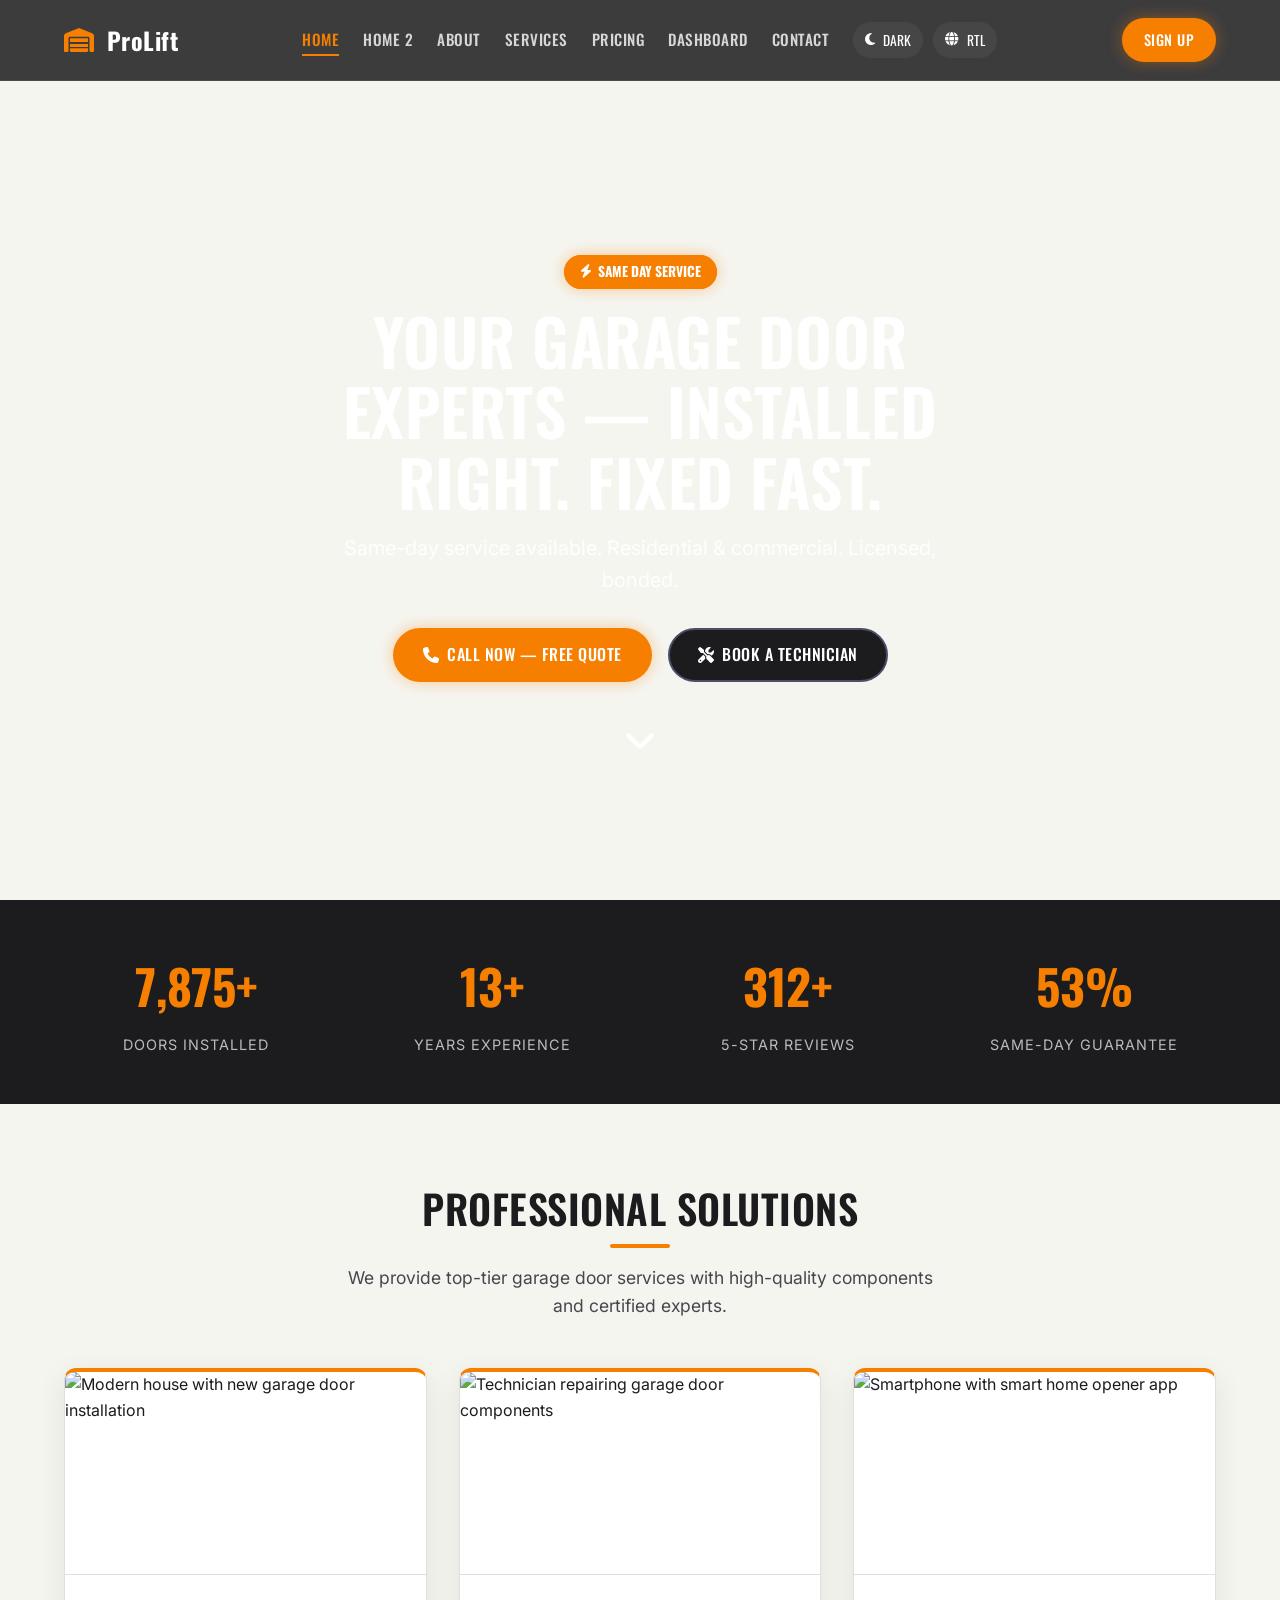
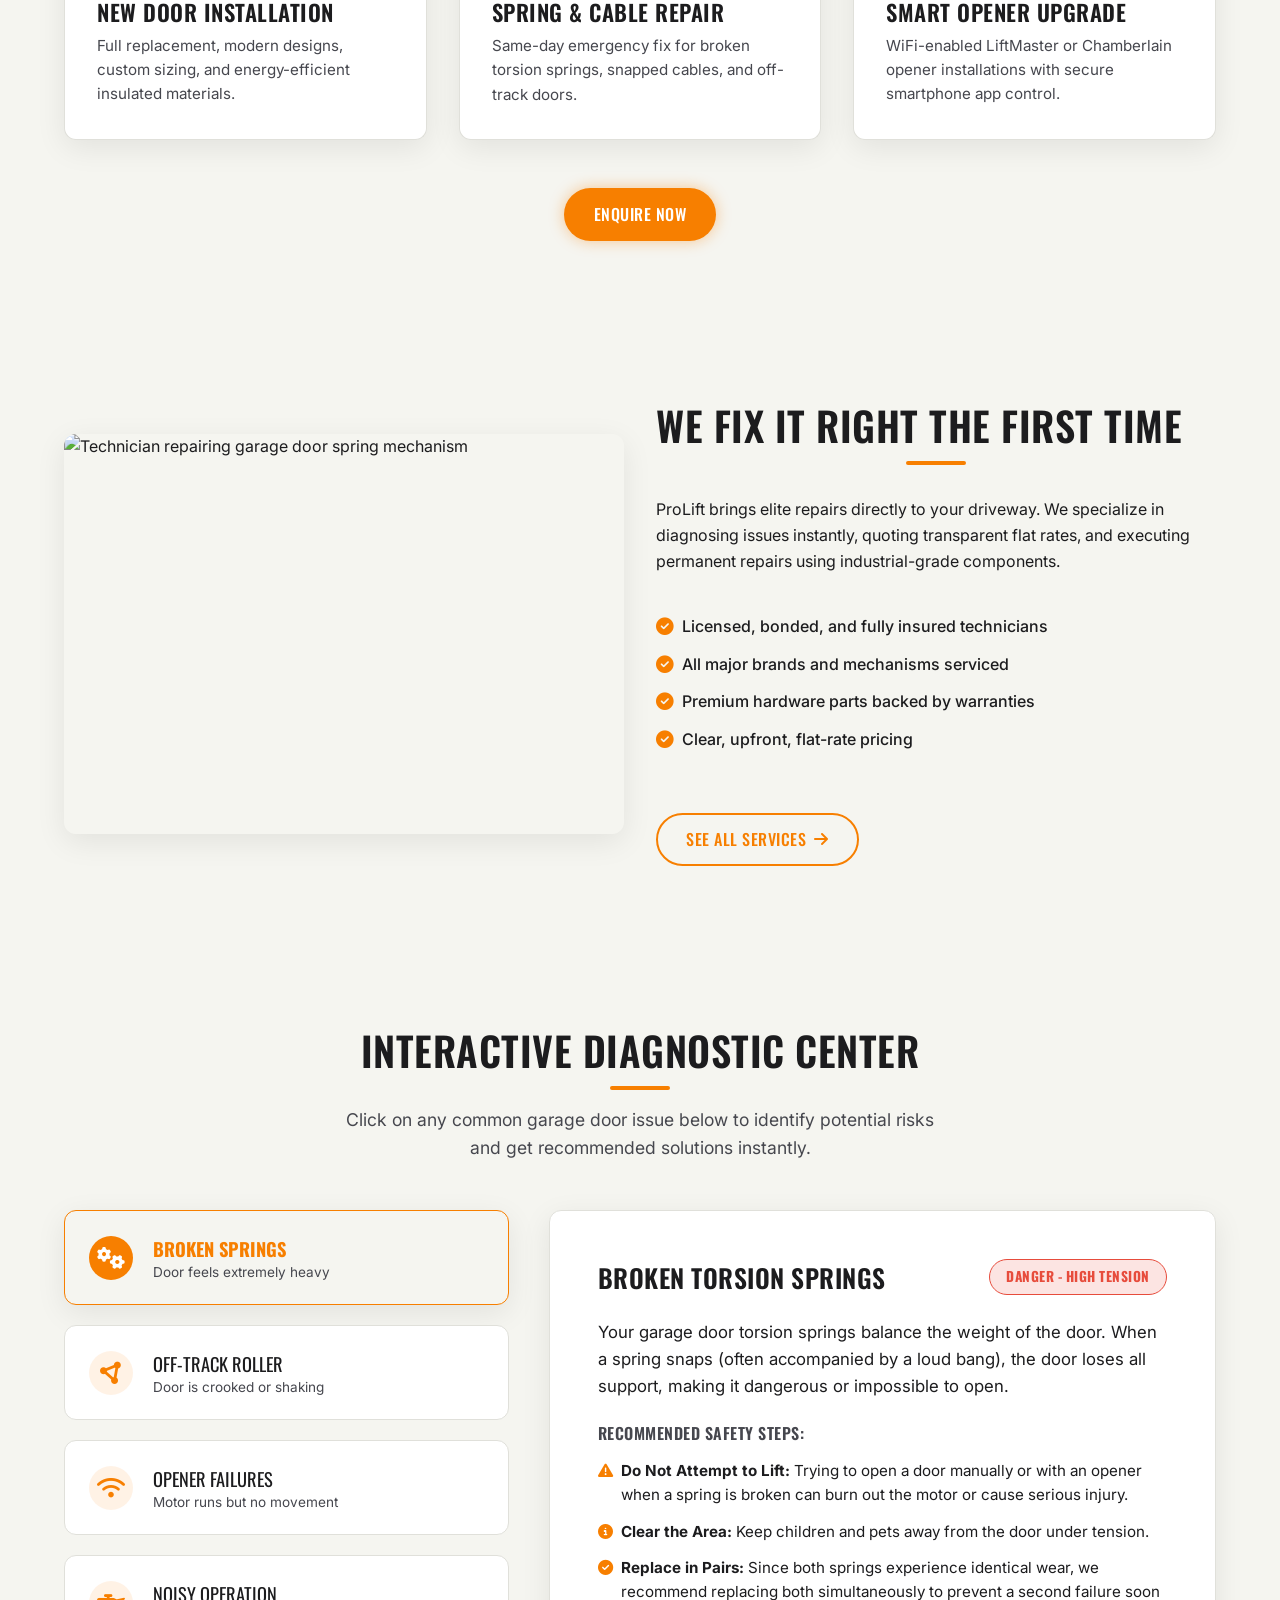
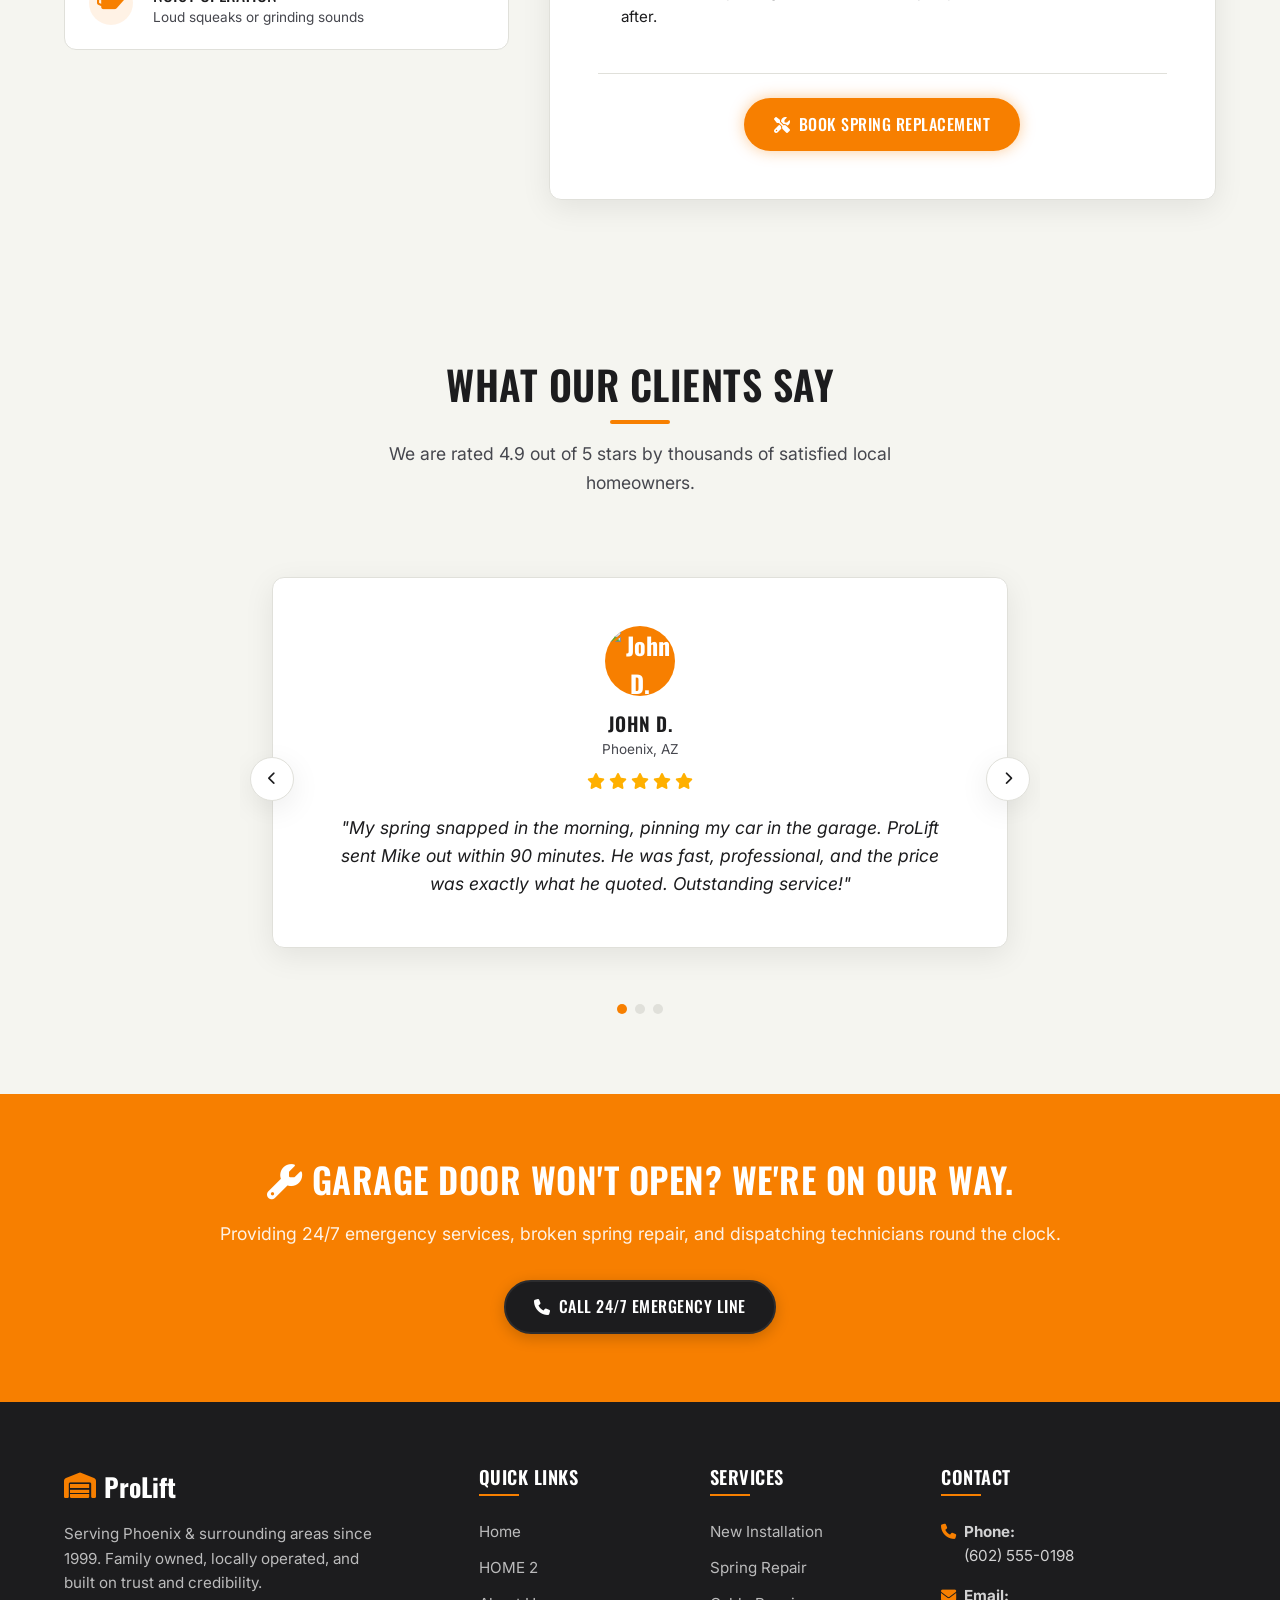
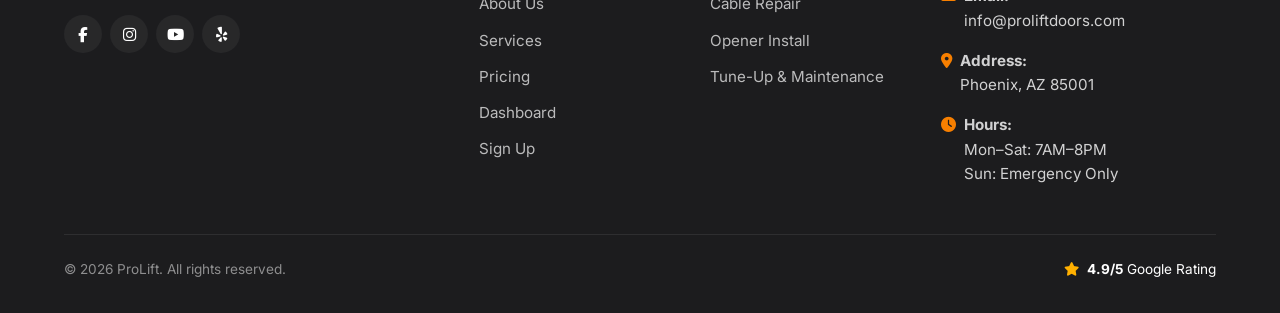
==== commit f6336bda: "add the some images" ====
--- a/index.html
+++ b/index.html
@@ -51,7 +51,7 @@
 
   <!-- SECTION 1: HERO -->
   <header class="hero-home">
-    <div class="hero-home-bg"></div>
+    <div class="hero-home-bg" style="background-image: url('https://i.pinimg.com/736x/8a/26/db/8a26db13f67003e43080fb53bd30d752.jpg'); background-size: cover; background-position: center;"></div>
     <div class="container hero-home-content">
       <div class="badge-pulse fade-in" id="hero-badge">
         <i class="fa-solid fa-bolt"></i> Same Day Service
--- a/css/style.css
+++ b/css/style.css
@@ -834,7 +834,7 @@
   left: 0;
   width: 100%;
   height: 100%;
-  background: linear-gradient(rgba(28,28,30,0.85), rgba(28,28,30,0.85)), url('https://images.unsplash.com/photo-1610444356073-41dc3b51ee24?auto=format&fit=crop&w=1920&q=80');
+  background: linear-gradient(rgba(28,28,30,0.85), rgba(28,28,30,0.85)), url('../images/home2_hero_bg.png');
   background-size: cover;
   background-position: center;
   z-index: 1;
@@ -2597,7 +2597,7 @@
   left: 0;
   width: 100%;
   height: 100%;
-  background: linear-gradient(90deg, rgba(28,28,30,0.85) 0%, rgba(28,28,30,0.4) 100%), url('https://images.unsplash.com/photo-1558036117-15d82a90b9b1');
+  background: linear-gradient(90deg, rgba(28,28,30,0.85) 0%, rgba(28,28,30,0.4) 100%), url('../images/home_hero_bg.png');
   background-size: cover;
   background-position: center;
   z-index: 1;
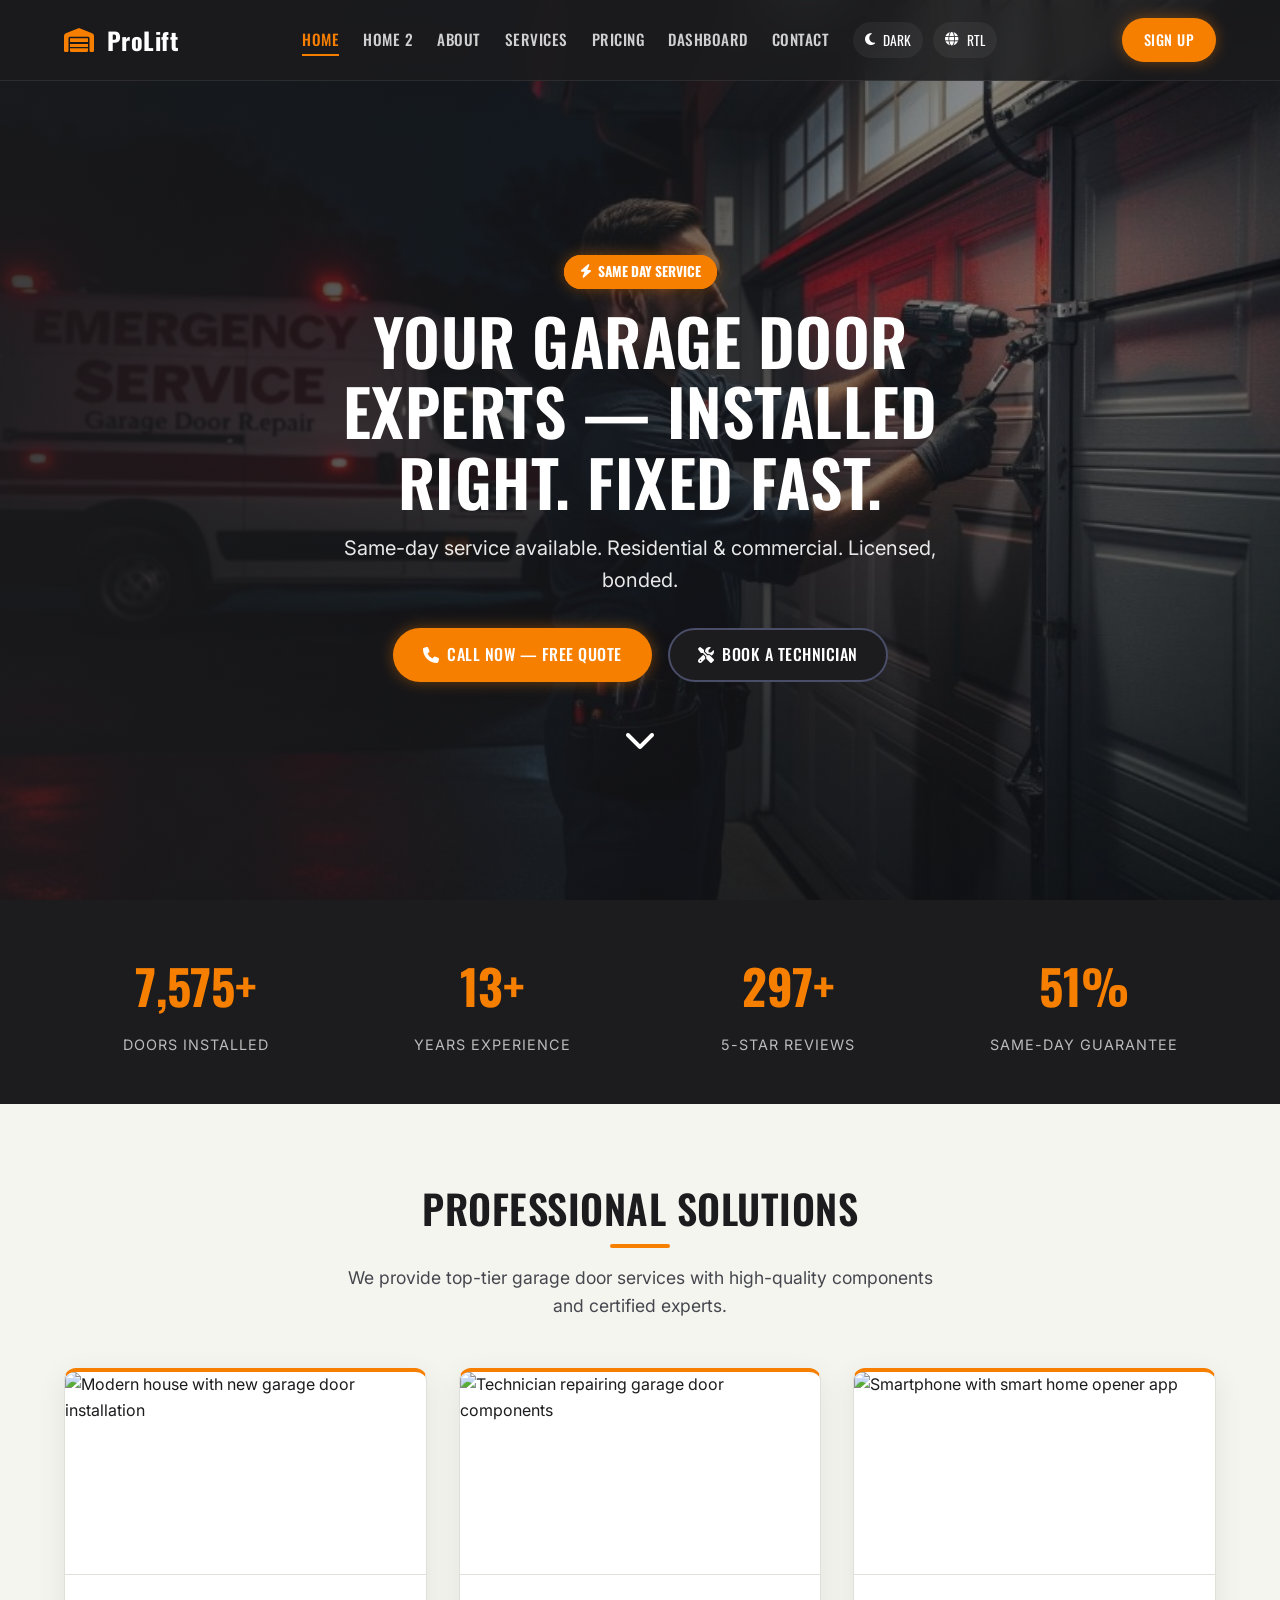
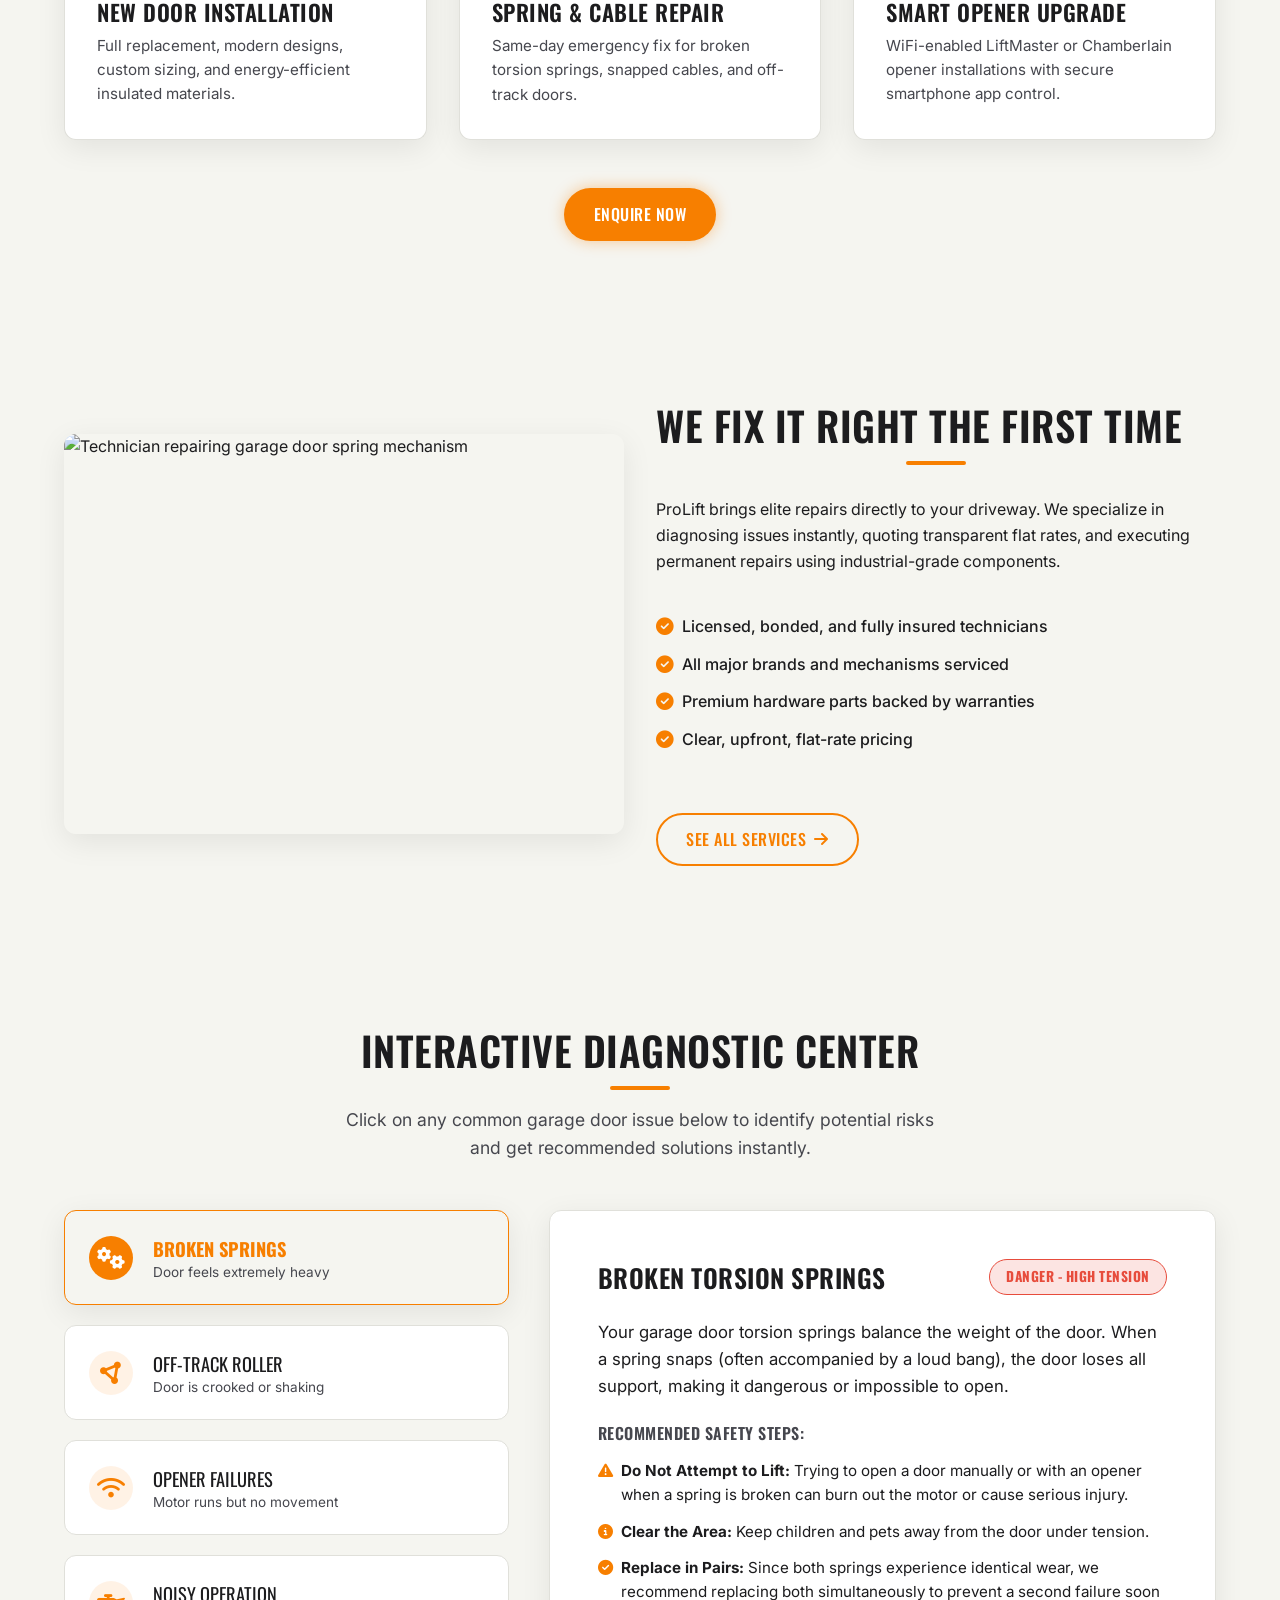
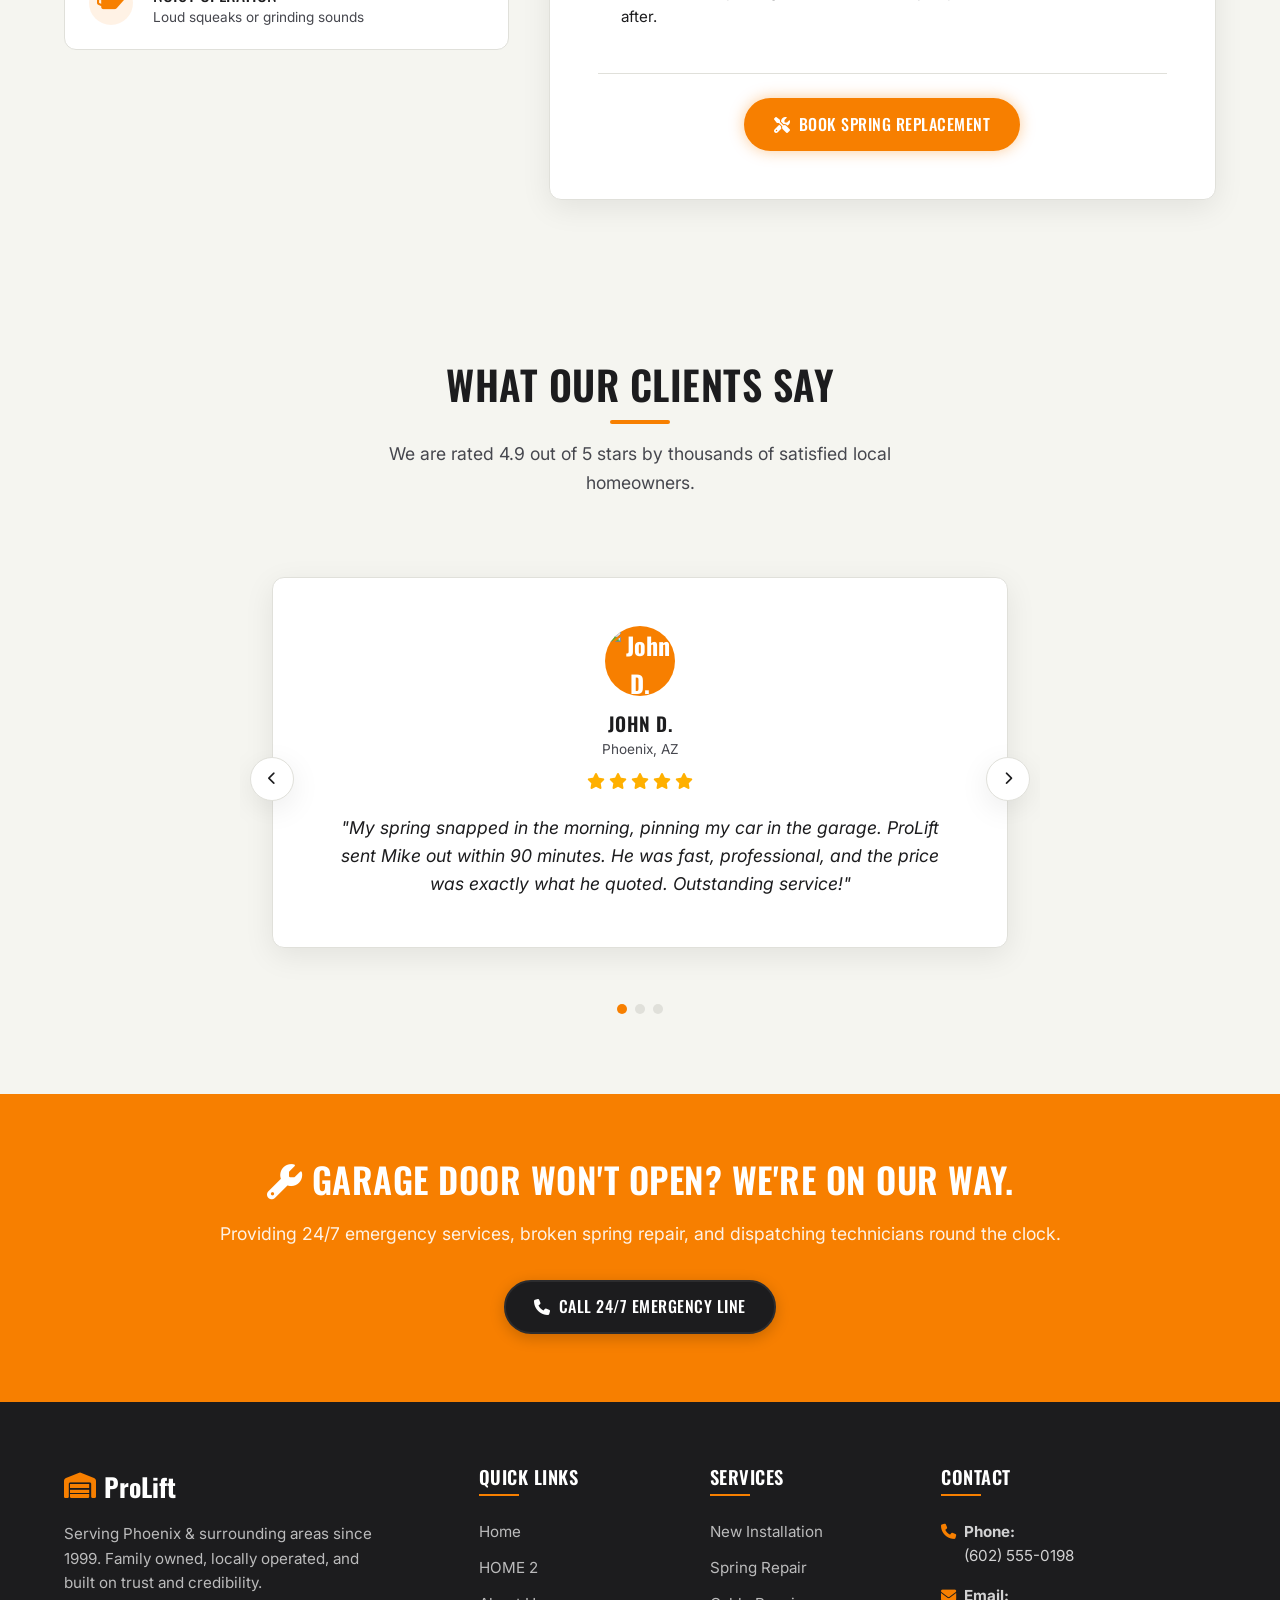
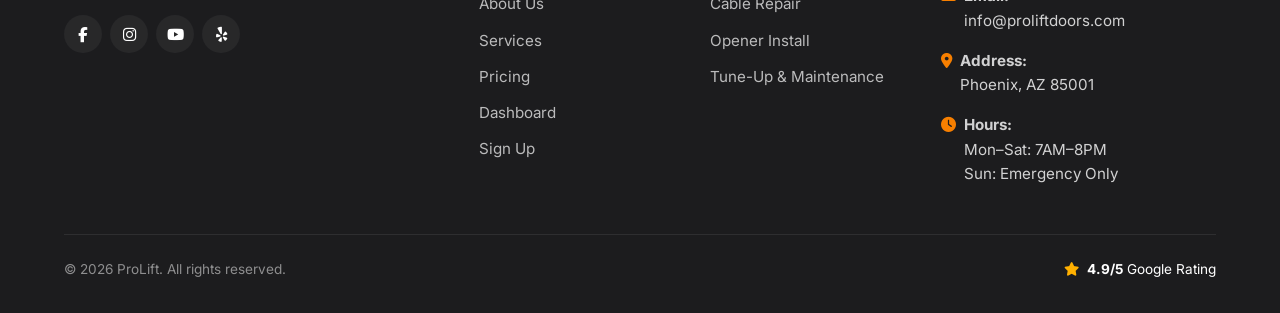
==== commit ad590685: "add the images" ====
--- a/index.html
+++ b/index.html
@@ -51,7 +51,7 @@
 
   <!-- SECTION 1: HERO -->
   <header class="hero-home">
-    <div class="hero-home-bg" style="background-image: url('https://i.pinimg.com/736x/8a/26/db/8a26db13f67003e43080fb53bd30d752.jpg'); background-size: cover; background-position: center;"></div>
+    <div class="hero-home-bg"></div>
     <div class="container hero-home-content">
       <div class="badge-pulse fade-in" id="hero-badge">
         <i class="fa-solid fa-bolt"></i> Same Day Service
--- a/css/style.css
+++ b/css/style.css
@@ -834,7 +834,7 @@
   left: 0;
   width: 100%;
   height: 100%;
-  background: linear-gradient(rgba(28,28,30,0.85), rgba(28,28,30,0.85)), url('../images/home2_hero_bg.png');
+  background: linear-gradient(rgba(28,28,30,0.85), rgba(28,28,30,0.85)), url('../images/home2_hero_bg_new.jpg');
   background-size: cover;
   background-position: center;
   z-index: 1;
@@ -2597,7 +2597,7 @@
   left: 0;
   width: 100%;
   height: 100%;
-  background: linear-gradient(90deg, rgba(28,28,30,0.85) 0%, rgba(28,28,30,0.4) 100%), url('../images/home_hero_bg.png');
+  background: linear-gradient(90deg, rgba(28,28,30,0.85) 0%, rgba(28,28,30,0.4) 100%), url('../images/home_hero_bg_new.jpg');
   background-size: cover;
   background-position: center;
   z-index: 1;
